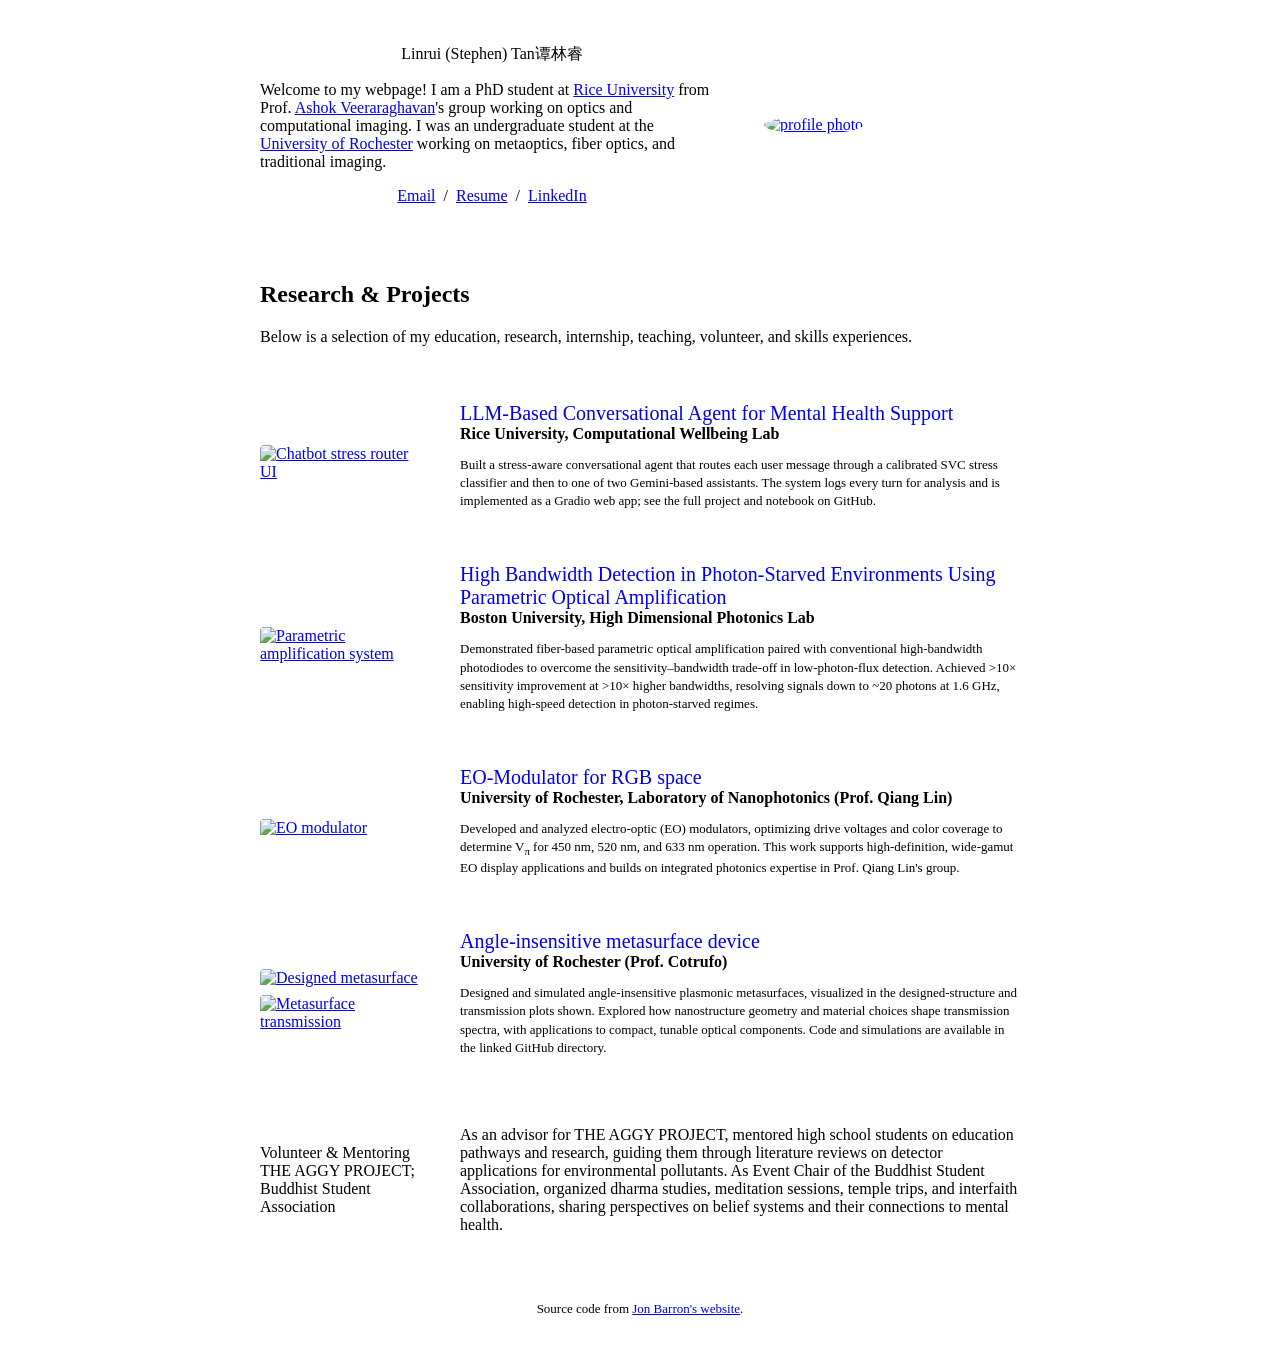
==== index.html @ f19db335 "Update index.html" ====
<!DOCTYPE HTML>
<html lang="en">
  <head>
    <meta http-equiv="Content-Type" content="text/html; charset=UTF-8">

    <title>Linrui Tan (Stephen 谭林睿)| Personal website</title>
    <meta name="description" content="PhD student at Rice University in Prof. Ashok Veeraraghavan's group working on optics and computational imaging.">
    <meta property="og:title" content="Linrui (Stephen) Tan">
    <script type="application/ld+json">
    {
      "@context": "https://schema.org",
      "@type": "Person",
      "name": "Linrui Tan (Stephen 谭林睿)",
      "affiliation": {
        "@type": "Organization",
        "name": "Rice University"
      }
    }
    </script>
    <meta name="author" content="Linrui (Stephen) Tan">
    <meta name="viewport" content="width=device-width, initial-scale=1">
    <link rel="shortcut icon" href="images/favicon/favicon.ico" type="image/x-icon">
    <link rel="icon" href="images/favicon/favicon.ico" type="image/x-icon">
    <link rel="stylesheet" type="text/css" href="stylesheet.css">
    
    <style>
      /* Added class for the yellow highlight effect */
      .highlight {
          background-color: #ffffd0;
      }

      /* --- PASTE THIS NEW PART HERE --- */
      
      @media screen and (max-width: 768px) {
        /* Make the name BIG and BOLD on mobile */
        .name {
          font-size: 30px !important; /* Adjust number to make bigger/smaller */
          font-weight: bold !important;
          line-height: 1.2 !important;
          padding-bottom: 15px !important; /* Adds some space under the name */
        }
      
        /* 1. Force BOTH columns to take up exactly 50% of the screen */
        td[style*="width:25%"], 
        td[style*="width:75%"] {
          width: 50% !important;
          padding: 5px !important; /* Keep padding small to save space */
          vertical-align: middle;  /* Keep them centered vertically */
        }

        /* 2. Ensure images fill their entire 50% half */
        td img, td video {
          width: 100% !important;
          object-fit: cover; /* Ensures image covers the space nicely */
        }
        
        /* 3. OPTIONAL: Make text slightly smaller so it fits in the 50% space */
        /* You can remove this section if the text looks too small */
        p, a, strong, span {
          font-size: 13px !important;
          line-height: 1.4 !important;
        }
      }
    </style>

    <script>
        // Preload images to prevent flickering on first hover
        function start() {
            var img1 = new Image();
            img1.src = "images/AO_on.png";
            var img2 = new Image();
            img2.src = "images/AO_off.png";
        }
    </script>
    
  </head>

  <body onload="start()">
    <table style="width:100%;max-width:800px;border:0px;border-spacing:0px;border-collapse:separate;margin-right:auto;margin-left:auto;"><tbody>
      <tr style="padding:0px">
        <td style="padding:0px">
          <table style="width:100%;border:0px;border-spacing:0px;border-collapse:separate;margin-right:auto;margin-left:auto;"><tbody>
            <tr style="padding:0px">
              <td style="padding:2.5%;width:63%;vertical-align:middle">
                <p class="name" style="text-align: center;"> 
                  Linrui (Stephen) Tan谭林睿
                </p>
                <p>
                  Welcome to my webpage! I am a PhD student at <a href="https://www.rice.edu/">Rice University</a> from Prof. <a href="https://profiles.rice.edu/faculty/ashok-veeraraghavan">Ashok Veeraraghavan</a>'s group working on optics and computational imaging. I was an undergraduate student at the <a href="https://www.rochester.edu/">University of Rochester</a> working on metaoptics, fiber optics, and traditional imaging.
                </p>
                <p style="text-align:center">
                  <a href="mailto:ltan13@u.rochester.edu">Email</a> &nbsp;/&nbsp;
                  <a href="data/Resume_Linrui（Stephen） Tan.pdf">Resume</a> &nbsp;/&nbsp;
                  <a href="https://www.linkedin.com/in/linrui-tan-stephen/">LinkedIn</a>
                </p>
              </td>
              <td style="padding:2.5%;width:40%;max-width:40%">
                <a href="images/linruitan.jpg"><img style="width:100%;max-width:100%;object-fit: cover; border-radius: 50%;" alt="profile photo" src="images/linruitan.jpg" class="hoverZoomLink"></a>
              </td>
            </tr>
          </tbody></table>
          <table style="width:100%;border:0px;border-spacing:0px;border-collapse:separate;margin-right:auto;margin-left:auto;"><tbody>
              <tr>
              <td style="padding:20px;width:100%;vertical-align:middle">
                <h2>Research &amp; Projects</h2>
                <p>
                  Below is a selection of my education, research, internship, teaching, volunteer, and skills experiences.
                </p>
              </td>
            </tr>
          </tbody></table>
          <table style="width:100%;border:0px;border-spacing:0px;border-collapse:separate;margin-right:auto;margin-left:auto;"><tbody>
    <tr>
      <td style="padding:20px;width:25%;vertical-align:middle">
        <a href="https://github.com/tanlr20030801/Conversational-Based-Mental-Health-Chatbot/blob/main/Chatbot_UI.ipynb">
          <img src="images/Chatbot_stress.png" alt="Chatbot stress router UI" style="width:100%;border-radius:4px;display:block;">
        </a>
      </td>
      <td style="padding:20px;width:75%;vertical-align:middle">
        <a href="https://github.com/tanlr20030801/Conversational-Based-Mental-Health-Chatbot/blob/main/Chatbot_UI.ipynb" style="text-decoration:none;">
          <span class="papertitle" style="font-size:20px;">LLM-Based Conversational Agent for Mental Health Support</span>
        </a>
        <br>
        <span style="font-weight:bold;">Rice University, Computational Wellbeing Lab</span>
        <p style="font-size:13px; line-height:1.4;">
          Built a stress-aware conversational agent that routes each user message through a calibrated SVC stress classifier and then to one of two Gemini-based assistants. The system logs every turn for analysis and is implemented as a Gradio web app; see the full project and notebook on GitHub.
        </p>
      </td>
    </tr>

    <tr>
      <td style="padding:20px;width:25%;vertical-align:middle">
        <a href="data/2024_Poster_Stephen_Tan_FINAL.pdf">
          <img src="images/Parametric amplification.png" alt="Parametric amplification system" style="width:100%;border-radius:4px;display:block;">
        </a>
      </td>
      <td style="padding:20px;width:75%;vertical-align:middle">
        <a href="data/2024_Poster_Stephen_Tan_FINAL.pdf" style="text-decoration:none;">
          <span class="papertitle" style="font-size:20px;">High Bandwidth Detection in Photon-Starved Environments Using Parametric Optical Amplification</span>
        </a>
        <br>
        <span style="font-weight:bold;">Boston University, High Dimensional Photonics Lab</span>
        <p style="font-size:13px; line-height:1.4;">
          Demonstrated fiber-based parametric optical amplification paired with conventional high-bandwidth photodiodes to overcome the sensitivity–bandwidth trade-off in low-photon-flux detection. Achieved &gt;10× sensitivity improvement at &gt;10× higher bandwidths, resolving signals down to ~20 photons at 1.6&nbsp;GHz, enabling high-speed detection in photon-starved regimes.
        </p>
      </td>
    </tr>

    <tr>
      <td style="padding:20px;width:25%;vertical-align:middle">
        <a href="images/EO%20modulator.gif">
          <img src="images/EO%20modulator.gif" alt="EO modulator" style="width:100%;border-radius:4px;display:block;">
        </a>
      </td>
      <td style="padding:20px;width:75%;vertical-align:middle">
        <a href="images/EO%20modulator.gif" style="text-decoration:none;">
          <span class="papertitle" style="font-size:20px;">EO-Modulator for RGB space</span>
        </a>
        <br>
        <span style="font-weight:bold;">University of Rochester, Laboratory of Nanophotonics (Prof. Qiang Lin)</span>
        <p style="font-size:13px; line-height:1.4;">
          Developed and analyzed electro-optic (EO) modulators, optimizing drive voltages and color coverage to determine V<sub>π</sub> for 450&nbsp;nm, 520&nbsp;nm, and 633&nbsp;nm operation. This work supports high-definition, wide-gamut EO display applications and builds on integrated photonics expertise in Prof. Qiang Lin's group.
        </p>
      </td>
    </tr>

    <tr>
      <td style="padding:20px;width:25%;vertical-align:middle">
        <a href="https://github.com/tanlr20030801/tanlr20030801.github.io/tree/main/angle-insensitive%20plasmonic%20metasurface">
          <img src="images/Designed_Metasurface.png" alt="Designed metasurface" style="width:100%;border-radius:4px; margin-bottom:8px;display:block;">
          <img src="images/Metasurface_transmission.png" alt="Metasurface transmission" style="width:100%;border-radius:4px;display:block;">
        </a>
      </td>
      <td style="padding:20px;width:75%;vertical-align:middle">
        <a href="https://github.com/tanlr20030801/tanlr20030801.github.io/tree/main/angle-insensitive%20plasmonic%20metasurface" style="text-decoration:none;">
          <span class="papertitle" style="font-size:20px;">Angle-insensitive metasurface device</span>
        </a>
        <br>
        <span style="font-weight:bold;">University of Rochester (Prof. Cotrufo)</span>
        <p style="font-size:13px; line-height:1.4;">
          Designed and simulated angle-insensitive plasmonic metasurfaces, visualized in the designed-structure and transmission plots shown. Explored how nanostructure geometry and material choices shape transmission spectra, with applications to compact, tunable optical components. Code and simulations are available in the linked GitHub directory.
        </p>
      </td>
    </tr>

    <tr>
      <td style="padding:20px;width:25%;vertical-align:middle">
        <span class="papertitle">Volunteer &amp; Mentoring</span><br>
        THE AGGY PROJECT; Buddhist Student Association
      </td>
      <td style="padding:20px;width:75%;vertical-align:middle">
        <p>
          As an advisor for THE AGGY PROJECT, mentored high school students on education pathways and research, guiding them through literature reviews on detector applications for environmental pollutants. As Event Chair of the Buddhist Student Association, organized dharma studies, meditation sessions, temple trips, and interfaith collaborations, sharing perspectives on belief systems and their connections to mental health.
        </p>
      </td>
    </tr>
            
          </tbody></table>
          <table style="width:100%;border:0px;border-spacing:0px;border-collapse:separate;margin-right:auto;margin-left:auto;"><tbody>
            <tr>
              <td style="padding:0px;text-align:center;">
                <br>
                <p style="font-size:small;">
                  Source code from <a href="https://github.com/jonbarron/jonbarron_website">Jon Barron's website</a>.
                </p>

                <br>
                <div style="width: 50px; margin: 0 auto; display: block;">
                    <script type="text/javascript" id="clstr_globe" src="//clustrmaps.com/globe.js?d=JhhyBFZQ9eTy0o50nPhn0QA_8nUEcDbQrykkgMOttl4"></script>
                </div>
                
              </td>
            </tr>
          </tbody></table>
        </td>
      </tr>
    </table>
  </body>
</html>
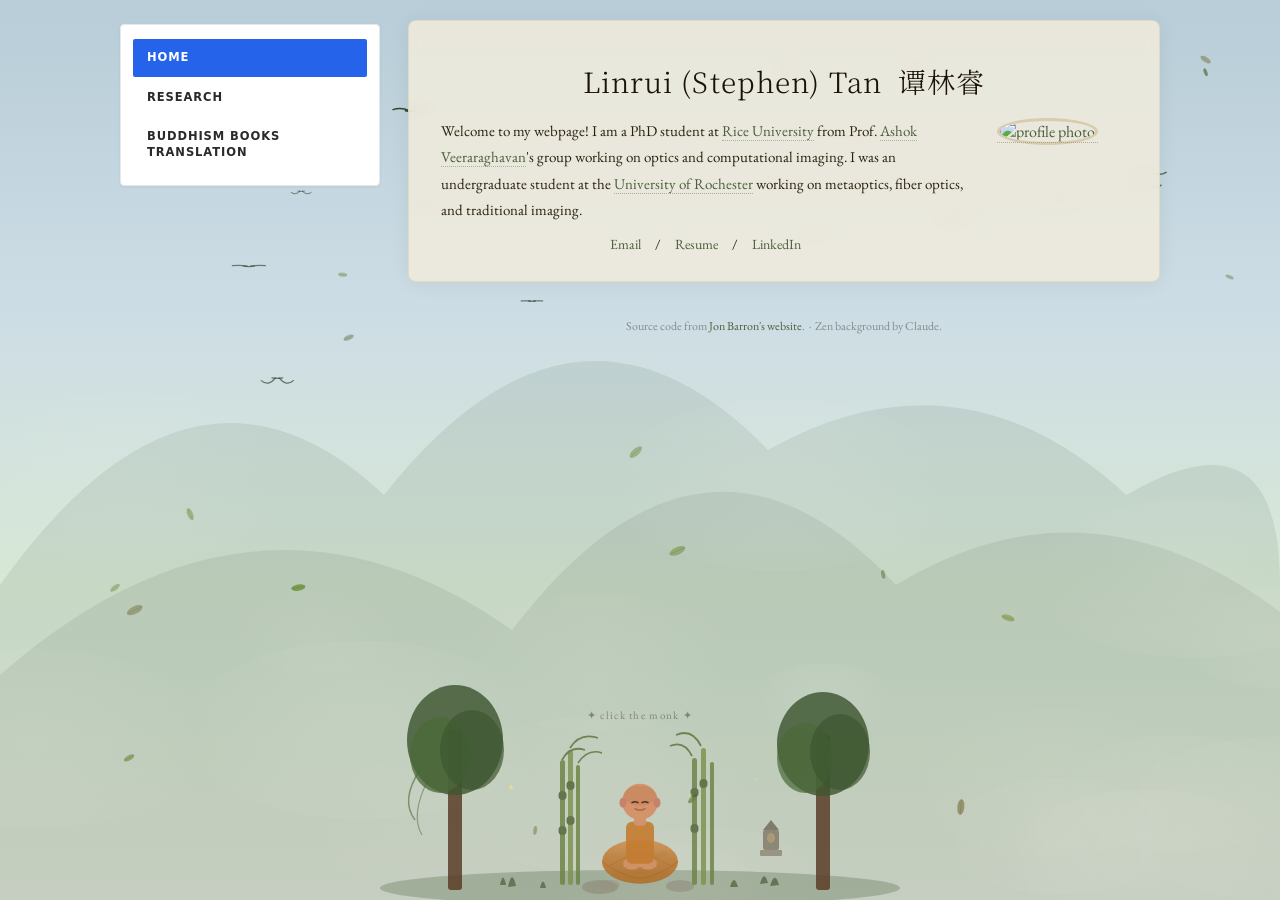
==== commit 15ec9d55: "Add files via upload" ====
--- a/index.html
+++ b/index.html
@@ -2,218 +2,631 @@
 <html lang="en">
   <head>
     <meta http-equiv="Content-Type" content="text/html; charset=UTF-8">
-
-    <title>Linrui Tan (Stephen 谭林睿)| Personal website</title>
+    <title>Linrui Tan (Stephen 谭林睿) | Personal Website</title>
     <meta name="description" content="PhD student at Rice University in Prof. Ashok Veeraraghavan's group working on optics and computational imaging.">
-    <meta property="og:title" content="Linrui (Stephen) Tan">
-    <script type="application/ld+json">
-    {
-      "@context": "https://schema.org",
-      "@type": "Person",
-      "name": "Linrui Tan (Stephen 谭林睿)",
-      "affiliation": {
-        "@type": "Organization",
-        "name": "Rice University"
-      }
-    }
-    </script>
     <meta name="author" content="Linrui (Stephen) Tan">
     <meta name="viewport" content="width=device-width, initial-scale=1">
-    <link rel="shortcut icon" href="images/favicon/favicon.ico" type="image/x-icon">
-    <link rel="icon" href="images/favicon/favicon.ico" type="image/x-icon">
-    <link rel="stylesheet" type="text/css" href="stylesheet.css">
-    
+    <link rel="preconnect" href="https://fonts.googleapis.com">
+    <link rel="preconnect" href="https://fonts.gstatic.com" crossorigin>
+    <link href="https://fonts.googleapis.com/css2?family=Noto+Serif+SC:wght@300;400&family=EB+Garamond:ital,wght@0,400;0,500;1,400&display=swap" rel="stylesheet">
+    <link rel="stylesheet" href="site-nav.css">
+
     <style>
-      /* Added class for the yellow highlight effect */
-      .highlight {
-          background-color: #ffffd0;
-      }
-
-      /* --- PASTE THIS NEW PART HERE --- */
-      
-      @media screen and (max-width: 768px) {
-        /* Make the name BIG and BOLD on mobile */
-        .name {
-          font-size: 30px !important; /* Adjust number to make bigger/smaller */
-          font-weight: bold !important;
-          line-height: 1.2 !important;
-          padding-bottom: 15px !important; /* Adds some space under the name */
-        }
-      
-        /* 1. Force BOTH columns to take up exactly 50% of the screen */
-        td[style*="width:25%"], 
-        td[style*="width:75%"] {
-          width: 50% !important;
-          padding: 5px !important; /* Keep padding small to save space */
-          vertical-align: middle;  /* Keep them centered vertically */
-        }
-
-        /* 2. Ensure images fill their entire 50% half */
-        td img, td video {
-          width: 100% !important;
-          object-fit: cover; /* Ensures image covers the space nicely */
-        }
-        
-        /* 3. OPTIONAL: Make text slightly smaller so it fits in the 50% space */
-        /* You can remove this section if the text looks too small */
-        p, a, strong, span {
-          font-size: 13px !important;
-          line-height: 1.4 !important;
-        }
+      :root {
+        --ink: #1a1208;
+        --mist: rgba(240,235,220,0.88);
+        --paper: #f5f0e8;
+        --gold: #b8975a;
+        --moss: #4a5e3a;
+        --sky-top: #c8dde8;
+        --sky-mid: #ddeae0;
+        --sky-bottom: #eef2e6;
+      }
+
+      * { box-sizing: border-box; margin: 0; padding: 0; }
+
+      body {
+        font-family: 'EB Garamond', Georgia, serif;
+        color: var(--ink);
+        min-height: 100vh;
+        overflow-x: hidden;
+        position: relative;
+        background: var(--paper);
+      }
+
+      /* ===== ZEN CANVAS BACKGROUND ===== */
+      #zen-canvas {
+        position: fixed;
+        top: 0; left: 0;
+        width: 100%; height: 100%;
+        z-index: 0;
+        pointer-events: none;
+      }
+
+      /* Mountain layers */
+      .mountain-layer {
+        position: fixed;
+        bottom: 0;
+        width: 100%;
+        pointer-events: none;
+        z-index: 1;
+      }
+
+      /* ===== MONK CONTAINER ===== */
+      #monk-scene {
+        position: fixed;
+        bottom: 0;
+        left: 50%;
+        transform: translateX(-50%);
+        width: min(600px, 90vw);
+        height: 280px;
+        z-index: 3;
+        display: flex;
+        align-items: flex-end;
+        justify-content: center;
+        cursor: pointer;
+        pointer-events: all;
+      }
+
+      /* ===== ZEN QUOTE BUBBLE ===== */
+      #zen-quote {
+        position: fixed;
+        bottom: 220px;
+        left: 50%;
+        transform: translateX(-50%) translateY(10px);
+        background: rgba(245, 240, 232, 0.96);
+        border: 1px solid rgba(184,151,90,0.4);
+        border-radius: 12px;
+        padding: 16px 24px;
+        max-width: min(420px, 85vw);
+        text-align: center;
+        font-family: 'EB Garamond', serif;
+        font-size: 16px;
+        font-style: italic;
+        color: var(--ink);
+        line-height: 1.7;
+        z-index: 10;
+        opacity: 0;
+        transition: opacity 0.8s ease, transform 0.8s ease;
+        pointer-events: none;
+        box-shadow: 0 4px 30px rgba(26,18,8,0.08);
+      }
+      #zen-quote.visible {
+        opacity: 1;
+        transform: translateX(-50%) translateY(0);
+      }
+      #zen-quote::after {
+        content: '';
+        position: absolute;
+        bottom: -8px;
+        left: 50%;
+        transform: translateX(-50%) rotate(45deg);
+        width: 14px; height: 14px;
+        background: rgba(245,240,232,0.96);
+        border-right: 1px solid rgba(184,151,90,0.4);
+        border-bottom: 1px solid rgba(184,151,90,0.4);
+      }
+      #zen-quote .attribution {
+        display: block;
+        font-style: normal;
+        font-size: 12px;
+        color: var(--gold);
+        margin-top: 8px;
+        letter-spacing: 0.08em;
+      }
+      #zen-quote-hint {
+        position: fixed;
+        bottom: 178px;
+        left: 50%;
+        transform: translateX(-50%);
+        font-size: 11px;
+        color: rgba(26,18,8,0.38);
+        letter-spacing: 0.12em;
+        z-index: 10;
+        pointer-events: none;
+        font-family: 'EB Garamond', serif;
+        animation: pulse-hint 3s ease-in-out infinite;
+      }
+      @keyframes pulse-hint { 0%,100%{opacity:0.5} 50%{opacity:1} }
+
+      /* ===== MAIN CONTENT ===== */
+      #content-wrapper {
+        position: relative;
+        z-index: 5;
+        width: 100%;
+        padding: 0 0 320px 0;
+      }
+
+      .content-panel {
+        background: var(--mist);
+        backdrop-filter: blur(6px);
+        border-radius: 8px;
+        margin: 20px 0;
+        padding: 28px 32px;
+        border: 1px solid rgba(184,151,90,0.18);
+        box-shadow: 0 2px 20px rgba(26,18,8,0.06);
+      }
+
+      .name {
+        font-family: 'Noto Serif SC', serif;
+        font-size: 28px;
+        font-weight: 300;
+        text-align: center;
+        color: var(--ink);
+        letter-spacing: 0.04em;
+        padding: 8px 0 12px;
+      }
+
+      .profile-container {
+        display: flex;
+        gap: 28px;
+        align-items: flex-start;
+      }
+
+      .profile-text { flex: 1; }
+
+      .profile-img-wrap {
+        flex-shrink: 0;
+        width: 130px;
+      }
+
+      .profile-img-wrap img {
+        width: 130px; height: 130px;
+        border-radius: 50%;
+        object-fit: cover;
+        border: 3px solid rgba(184,151,90,0.35);
+      }
+
+      p { font-size: 15px; line-height: 1.75; color: #2a220e; }
+      a { color: var(--moss); text-decoration: none; border-bottom: 1px dotted rgba(74,94,58,0.4); }
+      a:hover { color: var(--gold); border-color: var(--gold); }
+
+      .links { text-align: center; margin-top: 12px; font-size: 14px; }
+      .links a { border-bottom: none; margin: 0 8px; }
+
+      footer {
+        text-align: center;
+        font-size: 12px;
+        color: rgba(26,18,8,0.4);
+        padding: 16px;
+      }
+
+      @media (max-width: 600px) {
+        .profile-container { flex-direction: column-reverse; align-items: center; }
+        .content-panel { padding: 20px 16px; }
+        #zen-quote { font-size: 14px; }
       }
     </style>
-
-    <script>
-        // Preload images to prevent flickering on first hover
-        function start() {
-            var img1 = new Image();
-            img1.src = "images/AO_on.png";
-            var img2 = new Image();
-            img2.src = "images/AO_off.png";
-        }
-    </script>
-    
   </head>
 
-  <body onload="start()">
-    <table style="width:100%;max-width:800px;border:0px;border-spacing:0px;border-collapse:separate;margin-right:auto;margin-left:auto;"><tbody>
-      <tr style="padding:0px">
-        <td style="padding:0px">
-          <table style="width:100%;border:0px;border-spacing:0px;border-collapse:separate;margin-right:auto;margin-left:auto;"><tbody>
-            <tr style="padding:0px">
-              <td style="padding:2.5%;width:63%;vertical-align:middle">
-                <p class="name" style="text-align: center;"> 
-                  Linrui (Stephen) Tan谭林睿
-                </p>
+  <body>
+
+    <!-- ===== ZEN SVG CANVAS ===== -->
+    <canvas id="zen-canvas"></canvas>
+
+    <!-- ===== ZEN QUOTE ===== -->
+    <div id="zen-quote">
+      <span id="quote-text"></span>
+      <span class="attribution" id="quote-attr"></span>
+    </div>
+    <div id="zen-quote-hint">✦ click the monk ✦</div>
+
+    <!-- ===== MONK SCENE (SVG inline) ===== -->
+    <div id="monk-scene" title="Click for a zen moment">
+      <svg id="monk-svg" viewBox="0 0 600 280" xmlns="http://www.w3.org/2000/svg" style="width:100%;height:100%">
+        <!-- Ground / moss -->
+        <ellipse cx="300" cy="268" rx="260" ry="18" fill="#3a4f2a" opacity="0.25"/>
+        <!-- Grass tufts -->
+        <g fill="#4a5e3a" opacity="0.7">
+          <path d="M160 265 Q163 250 166 265"/>
+          <path d="M168 267 Q172 248 176 266"/>
+          <path d="M420 264 Q424 249 428 263"/>
+          <path d="M430 266 Q435 250 439 265"/>
+          <path d="M200 268 Q203 255 206 268"/>
+          <path d="M390 267 Q394 253 398 267"/>
+        </g>
+        <!-- Large tree left -->
+        <g id="tree-left">
+          <rect x="108" y="110" width="14" height="160" rx="3" fill="#5a3e28" opacity="0.85"/>
+          <ellipse cx="115" cy="120" rx="48" ry="55" fill="#3d5630" opacity="0.82"/>
+          <ellipse cx="100" cy="135" rx="30" ry="38" fill="#4a6838" opacity="0.75"/>
+          <ellipse cx="132" cy="130" rx="32" ry="40" fill="#3d5630" opacity="0.7"/>
+          <!-- Hanging leaves -->
+          <path d="M80 150 Q60 180 75 200" stroke="#4a6838" stroke-width="1.5" fill="none" opacity="0.6"/>
+          <path d="M88 160 Q70 195 82 215" stroke="#4a6838" stroke-width="1.2" fill="none" opacity="0.5"/>
+        </g>
+        <!-- Large tree right -->
+        <g id="tree-right">
+          <rect x="476" y="115" width="14" height="155" rx="3" fill="#5a3e28" opacity="0.85"/>
+          <ellipse cx="483" cy="124" rx="46" ry="52" fill="#3d5630" opacity="0.82"/>
+          <ellipse cx="465" cy="138" rx="28" ry="35" fill="#4a6838" opacity="0.7"/>
+          <ellipse cx="500" cy="132" rx="30" ry="38" fill="#3d5630" opacity="0.7"/>
+        </g>
+        <!-- Bamboo stalks -->
+        <g id="bamboo" opacity="0.8">
+          <rect x="220" y="140" width="5" height="125" rx="2.5" fill="#6a8040"/>
+          <rect x="228" y="130" width="5" height="135" rx="2.5" fill="#7a9048"/>
+          <rect x="236" y="145" width="4" height="120" rx="2" fill="#6a8040"/>
+          <line x1="222.5" y1="175" x2="222.5" y2="176" stroke="#4a6030" stroke-width="8" stroke-linecap="round"/>
+          <line x1="222.5" y1="210" x2="222.5" y2="211" stroke="#4a6030" stroke-width="8" stroke-linecap="round"/>
+          <line x1="230.5" y1="165" x2="230.5" y2="166" stroke="#4a6030" stroke-width="8" stroke-linecap="round"/>
+          <line x1="230.5" y1="200" x2="230.5" y2="201" stroke="#4a6030" stroke-width="8" stroke-linecap="round"/>
+          <!-- Bamboo leaves -->
+          <path d="M222 140 Q230 125 245 130" stroke="#5a7038" stroke-width="1.8" fill="none"/>
+          <path d="M230 128 Q240 112 258 118" stroke="#5a7038" stroke-width="1.8" fill="none"/>
+          <path d="M238 143 Q248 128 262 133" stroke="#5a7038" stroke-width="1.5" fill="none"/>
+        </g>
+        <!-- Same on right -->
+        <g id="bamboo-r" opacity="0.8">
+          <rect x="352" y="138" width="5" height="127" rx="2.5" fill="#6a8040"/>
+          <rect x="361" y="128" width="5" height="137" rx="2.5" fill="#7a9048"/>
+          <rect x="370" y="142" width="4" height="123" rx="2" fill="#6a8040"/>
+          <line x1="354.5" y1="172" x2="354.5" y2="173" stroke="#4a6030" stroke-width="8" stroke-linecap="round"/>
+          <line x1="354.5" y1="208" x2="354.5" y2="209" stroke="#4a6030" stroke-width="8" stroke-linecap="round"/>
+          <line x1="363.5" y1="163" x2="363.5" y2="164" stroke="#4a6030" stroke-width="8" stroke-linecap="round"/>
+          <path d="M352 136 Q344 120 330 126" stroke="#5a7038" stroke-width="1.8" fill="none"/>
+          <path d="M361 126 Q352 108 336 115" stroke="#5a7038" stroke-width="1.8" fill="none"/>
+        </g>
+        <!-- Stone lantern -->
+        <g opacity="0.75">
+          <rect x="420" y="230" width="22" height="6" rx="1" fill="#8a8070"/>
+          <rect x="423" y="210" width="16" height="20" rx="2" fill="#7a7060"/>
+          <polygon points="423,210 431,200 439,210" fill="#6a6050"/>
+          <rect x="426" y="224" width="10" height="6" rx="1" fill="#7a7060"/>
+          <!-- lantern glow -->
+          <ellipse cx="431" cy="218" rx="4" ry="5" fill="rgba(255,200,80,0.3)"/>
+        </g>
+        <!-- Small rocks -->
+        <ellipse cx="260" cy="267" rx="18" ry="7" fill="#8a8070" opacity="0.5"/>
+        <ellipse cx="270" cy="265" rx="10" ry="5" fill="#9a9080" opacity="0.45"/>
+        <ellipse cx="340" cy="266" rx="14" ry="6" fill="#8a8070" opacity="0.45"/>
+
+        <!-- ===== MONK ===== -->
+        <g id="monk" transform="translate(300, 265)">
+          <!-- Robe base (seated lotus) -->
+          <ellipse cx="0" cy="-22" rx="38" ry="22" fill="#c47c30" opacity="0.92"/>
+          <!-- Robe shading -->
+          <ellipse cx="0" cy="-22" rx="38" ry="22" fill="url(#robeGrad)" opacity="0.6"/>
+          <!-- Robe folds -->
+          <path d="M-38,-22 Q-20,-8 0,-5 Q20,-8 38,-22" stroke="#a86020" stroke-width="1" fill="none" opacity="0.5"/>
+          <path d="M-30,-18 Q-15,-28 0,-30 Q15,-28 30,-18" stroke="#a86020" stroke-width="0.8" fill="none" opacity="0.4"/>
+          <!-- Hands in lap (mudra) -->
+          <ellipse cx="-8" cy="-20" rx="9" ry="6" fill="#d4936a" opacity="0.9"/>
+          <ellipse cx="8" cy="-20" rx="9" ry="6" fill="#d4936a" opacity="0.9"/>
+          <!-- Body -->
+          <rect x="-14" y="-62" width="28" height="42" rx="6" fill="#c47c30" opacity="0.9"/>
+          <!-- Neck -->
+          <rect x="-6" y="-68" width="12" height="10" rx="4" fill="#d4936a"/>
+          <!-- Head -->
+          <ellipse cx="0" cy="-82" rx="18" ry="18" fill="#d4936a"/>
+          <!-- Shaved head shading -->
+          <ellipse cx="0" cy="-88" rx="16" ry="10" fill="rgba(180,120,80,0.3)"/>
+          <!-- Eyes (closed, meditating) -->
+          <path d="M-8,-81 Q-5,-83 -2,-81" stroke="#5a3020" stroke-width="1.5" fill="none" stroke-linecap="round"/>
+          <path d="M2,-81 Q5,-83 8,-81" stroke="#5a3020" stroke-width="1.5" fill="none" stroke-linecap="round"/>
+          <!-- Serene smile -->
+          <path d="M-5,-75 Q0,-72 5,-75" stroke="#a06040" stroke-width="1.2" fill="none" stroke-linecap="round"/>
+          <!-- Ear -->
+          <ellipse cx="-17" cy="-81" rx="3.5" ry="5" fill="#c4836a"/>
+          <ellipse cx="17" cy="-81" rx="3.5" ry="5" fill="#c4836a"/>
+          <!-- Breathing animation overlay -->
+          <animateTransform attributeName="transform" type="translate" values="300,265;300,263;300,265" dur="5s" repeatCount="indefinite"/>
+        </g>
+
+        <!-- Fireflies / motes (animated) -->
+        <g id="motes">
+          <circle cx="170" cy="180" r="2" fill="#f0e080" opacity="0">
+            <animate attributeName="opacity" values="0;0.8;0;0.6;0" dur="4.2s" repeatCount="indefinite" begin="0.5s"/>
+            <animate attributeName="cx" values="170;175;168;172;170" dur="4.2s" repeatCount="indefinite"/>
+            <animate attributeName="cy" values="180;170;165;175;180" dur="4.2s" repeatCount="indefinite"/>
+          </circle>
+          <circle cx="420" cy="170" r="1.8" fill="#f0e080" opacity="0">
+            <animate attributeName="opacity" values="0;0.7;0;0.9;0" dur="5.5s" repeatCount="indefinite" begin="1.2s"/>
+            <animate attributeName="cx" values="420;415;422;418;420" dur="5.5s" repeatCount="indefinite"/>
+            <animate attributeName="cy" values="170;160;155;165;170" dur="5.5s" repeatCount="indefinite"/>
+          </circle>
+          <circle cx="260" cy="200" r="1.5" fill="#f0e080" opacity="0">
+            <animate attributeName="opacity" values="0;0.6;0;0.8;0" dur="3.8s" repeatCount="indefinite" begin="2.0s"/>
+          </circle>
+          <circle cx="350" cy="185" r="2" fill="#d0f080" opacity="0">
+            <animate attributeName="opacity" values="0;0.5;0;0.7;0" dur="6s" repeatCount="indefinite" begin="0.8s"/>
+            <animate attributeName="cy" values="185;175;170;180;185" dur="6s" repeatCount="indefinite"/>
+          </circle>
+        </g>
+
+        <defs>
+          <linearGradient id="robeGrad" x1="0" y1="0" x2="0" y2="1">
+            <stop offset="0%" stop-color="#fff" stop-opacity="0.3"/>
+            <stop offset="100%" stop-color="#000" stop-opacity="0.15"/>
+          </linearGradient>
+        </defs>
+      </svg>
+    </div>
+
+    <!-- ===== MAIN CONTENT ===== -->
+    <div id="content-wrapper">
+      <div class="site-layout">
+        <aside class="site-sidebar" aria-label="Page navigation">
+          <nav class="site-nav" aria-label="Site pages">
+            <ul class="site-nav-list">
+              <li><a href="index.html" class="site-nav-link" aria-current="page">Home</a></li>
+              <li><a href="research.html" class="site-nav-link">Research</a></li>
+              <li><a href="buddhism-books-translation.html" class="site-nav-link">Buddhism books translation</a></li>
+            </ul>
+          </nav>
+        </aside>
+        <div class="site-main">
+          <!-- Header / bio -->
+          <div class="content-panel">
+            <p class="name">Linrui (Stephen) Tan &nbsp;谭林睿</p>
+            <div class="profile-container">
+              <div class="profile-text">
                 <p>
                   Welcome to my webpage! I am a PhD student at <a href="https://www.rice.edu/">Rice University</a> from Prof. <a href="https://profiles.rice.edu/faculty/ashok-veeraraghavan">Ashok Veeraraghavan</a>'s group working on optics and computational imaging. I was an undergraduate student at the <a href="https://www.rochester.edu/">University of Rochester</a> working on metaoptics, fiber optics, and traditional imaging.
                 </p>
-                <p style="text-align:center">
+                <div class="links">
                   <a href="mailto:ltan13@u.rochester.edu">Email</a> &nbsp;/&nbsp;
                   <a href="data/Resume_Linrui（Stephen） Tan.pdf">Resume</a> &nbsp;/&nbsp;
                   <a href="https://www.linkedin.com/in/linrui-tan-stephen/">LinkedIn</a>
-                </p>
-              </td>
-              <td style="padding:2.5%;width:40%;max-width:40%">
-                <a href="images/linruitan.jpg"><img style="width:100%;max-width:100%;object-fit: cover; border-radius: 50%;" alt="profile photo" src="images/linruitan.jpg" class="hoverZoomLink"></a>
-              </td>
-            </tr>
-          </tbody></table>
-          <table style="width:100%;border:0px;border-spacing:0px;border-collapse:separate;margin-right:auto;margin-left:auto;"><tbody>
-              <tr>
-              <td style="padding:20px;width:100%;vertical-align:middle">
-                <h2>Research &amp; Projects</h2>
-                <p>
-                  Below is a selection of my education, research, internship, teaching, volunteer, and skills experiences.
-                </p>
-              </td>
-            </tr>
-          </tbody></table>
-          <table style="width:100%;border:0px;border-spacing:0px;border-collapse:separate;margin-right:auto;margin-left:auto;"><tbody>
-    <tr>
-      <td style="padding:20px;width:25%;vertical-align:middle">
-        <a href="https://github.com/tanlr20030801/Conversational-Based-Mental-Health-Chatbot/blob/main/Chatbot_UI.ipynb">
-          <img src="images/Chatbot_stress.png" alt="Chatbot stress router UI" style="width:100%;border-radius:4px;display:block;">
-        </a>
-      </td>
-      <td style="padding:20px;width:75%;vertical-align:middle">
-        <a href="https://github.com/tanlr20030801/Conversational-Based-Mental-Health-Chatbot/blob/main/Chatbot_UI.ipynb" style="text-decoration:none;">
-          <span class="papertitle" style="font-size:20px;">LLM-Based Conversational Agent for Mental Health Support</span>
-        </a>
-        <br>
-        <span style="font-weight:bold;">Rice University, Computational Wellbeing Lab</span>
-        <p style="font-size:13px; line-height:1.4;">
-          Built a stress-aware conversational agent that routes each user message through a calibrated SVC stress classifier and then to one of two Gemini-based assistants. The system logs every turn for analysis and is implemented as a Gradio web app; see the full project and notebook on GitHub.
-        </p>
-      </td>
-    </tr>
-
-    <tr>
-      <td style="padding:20px;width:25%;vertical-align:middle">
-        <a href="data/2024_Poster_Stephen_Tan_FINAL.pdf">
-          <img src="images/Parametric amplification.png" alt="Parametric amplification system" style="width:100%;border-radius:4px;display:block;">
-        </a>
-      </td>
-      <td style="padding:20px;width:75%;vertical-align:middle">
-        <a href="data/2024_Poster_Stephen_Tan_FINAL.pdf" style="text-decoration:none;">
-          <span class="papertitle" style="font-size:20px;">High Bandwidth Detection in Photon-Starved Environments Using Parametric Optical Amplification</span>
-        </a>
-        <br>
-        <span style="font-weight:bold;">Boston University, High Dimensional Photonics Lab</span>
-        <p style="font-size:13px; line-height:1.4;">
-          Demonstrated fiber-based parametric optical amplification paired with conventional high-bandwidth photodiodes to overcome the sensitivity–bandwidth trade-off in low-photon-flux detection. Achieved &gt;10× sensitivity improvement at &gt;10× higher bandwidths, resolving signals down to ~20 photons at 1.6&nbsp;GHz, enabling high-speed detection in photon-starved regimes.
-        </p>
-      </td>
-    </tr>
-
-    <tr>
-      <td style="padding:20px;width:25%;vertical-align:middle">
-        <a href="images/EO%20modulator.gif">
-          <img src="images/EO%20modulator.gif" alt="EO modulator" style="width:100%;border-radius:4px;display:block;">
-        </a>
-      </td>
-      <td style="padding:20px;width:75%;vertical-align:middle">
-        <a href="images/EO%20modulator.gif" style="text-decoration:none;">
-          <span class="papertitle" style="font-size:20px;">EO-Modulator for RGB space</span>
-        </a>
-        <br>
-        <span style="font-weight:bold;">University of Rochester, Laboratory of Nanophotonics (Prof. Qiang Lin)</span>
-        <p style="font-size:13px; line-height:1.4;">
-          Developed and analyzed electro-optic (EO) modulators, optimizing drive voltages and color coverage to determine V<sub>π</sub> for 450&nbsp;nm, 520&nbsp;nm, and 633&nbsp;nm operation. This work supports high-definition, wide-gamut EO display applications and builds on integrated photonics expertise in Prof. Qiang Lin's group.
-        </p>
-      </td>
-    </tr>
-
-    <tr>
-      <td style="padding:20px;width:25%;vertical-align:middle">
-        <a href="https://github.com/tanlr20030801/tanlr20030801.github.io/tree/main/angle-insensitive%20plasmonic%20metasurface">
-          <img src="images/Designed_Metasurface.png" alt="Designed metasurface" style="width:100%;border-radius:4px; margin-bottom:8px;display:block;">
-          <img src="images/Metasurface_transmission.png" alt="Metasurface transmission" style="width:100%;border-radius:4px;display:block;">
-        </a>
-      </td>
-      <td style="padding:20px;width:75%;vertical-align:middle">
-        <a href="https://github.com/tanlr20030801/tanlr20030801.github.io/tree/main/angle-insensitive%20plasmonic%20metasurface" style="text-decoration:none;">
-          <span class="papertitle" style="font-size:20px;">Angle-insensitive metasurface device</span>
-        </a>
-        <br>
-        <span style="font-weight:bold;">University of Rochester (Prof. Cotrufo)</span>
-        <p style="font-size:13px; line-height:1.4;">
-          Designed and simulated angle-insensitive plasmonic metasurfaces, visualized in the designed-structure and transmission plots shown. Explored how nanostructure geometry and material choices shape transmission spectra, with applications to compact, tunable optical components. Code and simulations are available in the linked GitHub directory.
-        </p>
-      </td>
-    </tr>
-
-    <tr>
-      <td style="padding:20px;width:25%;vertical-align:middle">
-        <span class="papertitle">Volunteer &amp; Mentoring</span><br>
-        THE AGGY PROJECT; Buddhist Student Association
-      </td>
-      <td style="padding:20px;width:75%;vertical-align:middle">
-        <p>
-          As an advisor for THE AGGY PROJECT, mentored high school students on education pathways and research, guiding them through literature reviews on detector applications for environmental pollutants. As Event Chair of the Buddhist Student Association, organized dharma studies, meditation sessions, temple trips, and interfaith collaborations, sharing perspectives on belief systems and their connections to mental health.
-        </p>
-      </td>
-    </tr>
-            
-          </tbody></table>
-          <table style="width:100%;border:0px;border-spacing:0px;border-collapse:separate;margin-right:auto;margin-left:auto;"><tbody>
-            <tr>
-              <td style="padding:0px;text-align:center;">
-                <br>
-                <p style="font-size:small;">
-                  Source code from <a href="https://github.com/jonbarron/jonbarron_website">Jon Barron's website</a>.
-                </p>
-
-                <br>
-                <div style="width: 50px; margin: 0 auto; display: block;">
-                    <script type="text/javascript" id="clstr_globe" src="//clustrmaps.com/globe.js?d=JhhyBFZQ9eTy0o50nPhn0QA_8nUEcDbQrykkgMOttl4"></script>
                 </div>
-                
-              </td>
-            </tr>
-          </tbody></table>
-        </td>
-      </tr>
-    </table>
+              </div>
+              <div class="profile-img-wrap">
+                <a href="images/linruitan.jpg"><img src="images/linruitan.jpg" alt="profile photo"></a>
+              </div>
+            </div>
+          </div>
+
+          <footer>
+            Source code from <a href="https://github.com/jonbarron/jonbarron_website" style="border:none;">Jon Barron's website</a>.
+            &nbsp;·&nbsp; Zen background by Claude.
+          </footer>
+        </div>
+      </div>
+    </div>
+
+    <script>
+    // ============================================================
+    //  ZEN CANVAS — sky, mist, birds
+    // ============================================================
+    const canvas = document.getElementById('zen-canvas');
+    const ctx = canvas.getContext('2d');
+
+    function resize() {
+      canvas.width = window.innerWidth;
+      canvas.height = window.innerHeight;
+    }
+    resize();
+    window.addEventListener('resize', resize);
+
+    // --- Birds ---
+    class Bird {
+      constructor(delay = 0) {
+        this.reset(true);
+        this.t = delay;
+      }
+      reset(init = false) {
+        this.x = init ? Math.random() * window.innerWidth : -80;
+        this.y = 60 + Math.random() * (window.innerHeight * 0.35);
+        this.speed = 0.4 + Math.random() * 0.5;
+        this.scale = 0.5 + Math.random() * 0.6;
+        this.t = 0;
+        this.wingPhase = Math.random() * Math.PI * 2;
+        this.wingSpeed = 0.06 + Math.random() * 0.04;
+        this.opacity = 0.5 + Math.random() * 0.45;
+        this.yWave = 0.3 + Math.random() * 0.4;
+        this.yOrig = this.y;
+      }
+      update() {
+        this.t += 1;
+        this.x += this.speed;
+        this.y = this.yOrig + Math.sin(this.t * 0.018) * 12 * this.yWave;
+        this.wingPhase += this.wingSpeed;
+        if (this.x > window.innerWidth + 100) this.reset();
+      }
+      draw(ctx) {
+        const w = this.wingPhase;
+        const s = this.scale;
+        const wing = Math.sin(w) * 10 * s;
+        ctx.save();
+        ctx.translate(this.x, this.y);
+        ctx.globalAlpha = this.opacity;
+        ctx.strokeStyle = '#2a3a20';
+        ctx.lineWidth = 1.4 * s;
+        ctx.lineCap = 'round';
+        // Body
+        ctx.beginPath();
+        ctx.moveTo(-6*s, 0);
+        ctx.quadraticCurveTo(0, 1*s, 6*s, 0);
+        ctx.stroke();
+        // Left wing
+        ctx.beginPath();
+        ctx.moveTo(-2*s, 0);
+        ctx.quadraticCurveTo(-10*s, -wing, -18*s, -wing*0.3);
+        ctx.stroke();
+        // Right wing
+        ctx.beginPath();
+        ctx.moveTo(2*s, 0);
+        ctx.quadraticCurveTo(10*s, -wing, 18*s, -wing*0.3);
+        ctx.stroke();
+        ctx.restore();
+      }
+    }
+
+    const birds = Array.from({length: 14}, (_, i) => new Bird(i * 90));
+
+    // --- Mist particles ---
+    class MistPuff {
+      constructor() { this.reset(); }
+      reset() {
+        this.x = Math.random() * window.innerWidth;
+        this.y = window.innerHeight * (0.5 + Math.random() * 0.5);
+        this.r = 60 + Math.random() * 120;
+        this.opacity = 0.04 + Math.random() * 0.06;
+        this.speed = 0.08 + Math.random() * 0.12;
+        this.drift = (Math.random() - 0.5) * 0.04;
+      }
+      update() {
+        this.x += this.speed;
+        this.y += this.drift;
+        if (this.x - this.r > window.innerWidth) this.reset();
+      }
+      draw(ctx) {
+        const g = ctx.createRadialGradient(this.x, this.y, 0, this.x, this.y, this.r);
+        g.addColorStop(0, `rgba(245,242,235,${this.opacity})`);
+        g.addColorStop(1, 'rgba(245,242,235,0)');
+        ctx.fillStyle = g;
+        ctx.beginPath();
+        ctx.ellipse(this.x, this.y, this.r, this.r * 0.5, 0, 0, Math.PI * 2);
+        ctx.fill();
+      }
+    }
+
+    const mist = Array.from({length: 18}, () => new MistPuff());
+
+    // --- Falling leaves ---
+    class Leaf {
+      constructor() { this.reset(true); }
+      reset(init = false) {
+        this.x = Math.random() * window.innerWidth;
+        this.y = init ? Math.random() * window.innerHeight : -20;
+        this.size = 4 + Math.random() * 5;
+        this.speed = 0.4 + Math.random() * 0.5;
+        this.rot = Math.random() * Math.PI * 2;
+        this.rotSpeed = (Math.random() - 0.5) * 0.03;
+        this.swing = (Math.random() - 0.5) * 1.2;
+        this.swingSpeed = 0.01 + Math.random() * 0.02;
+        this.t = Math.random() * 100;
+        this.color = `rgba(${80+Math.floor(Math.random()*40)},${100+Math.floor(Math.random()*40)},${40+Math.floor(Math.random()*20)},${0.55+Math.random()*0.3})`;
+        this.opacity = 0.5 + Math.random() * 0.4;
+      }
+      update() {
+        this.t += 1;
+        this.y += this.speed;
+        this.x += Math.sin(this.t * this.swingSpeed) * this.swing;
+        this.rot += this.rotSpeed;
+        if (this.y > window.innerHeight + 20) this.reset();
+      }
+      draw(ctx) {
+        ctx.save();
+        ctx.translate(this.x, this.y);
+        ctx.rotate(this.rot);
+        ctx.globalAlpha = this.opacity;
+        ctx.fillStyle = this.color;
+        ctx.beginPath();
+        ctx.ellipse(0, 0, this.size, this.size * 0.45, 0, 0, Math.PI * 2);
+        ctx.fill();
+        ctx.strokeStyle = 'rgba(40,60,20,0.3)';
+        ctx.lineWidth = 0.5;
+        ctx.beginPath();
+        ctx.moveTo(-this.size, 0);
+        ctx.lineTo(this.size, 0);
+        ctx.stroke();
+        ctx.restore();
+      }
+    }
+
+    const leaves = Array.from({length: 22}, () => new Leaf());
+
+    function drawSky() {
+      const h = canvas.height;
+      const w = canvas.width;
+      // Sky gradient
+      const sky = ctx.createLinearGradient(0, 0, 0, h);
+      sky.addColorStop(0, '#b8cdd8');
+      sky.addColorStop(0.35, '#cddde5');
+      sky.addColorStop(0.65, '#d8e8d5');
+      sky.addColorStop(1, '#e8ede0');
+      ctx.fillStyle = sky;
+      ctx.fillRect(0, 0, w, h);
+
+      // Subtle mountain silhouette (ink-wash style)
+      ctx.save();
+      ctx.globalAlpha = 0.12;
+      // Far mountain
+      ctx.fillStyle = '#4a6050';
+      ctx.beginPath();
+      ctx.moveTo(0, h * 0.65);
+      ctx.quadraticCurveTo(w * 0.15, h * 0.35, w * 0.3, h * 0.55);
+      ctx.quadraticCurveTo(w * 0.45, h * 0.28, w * 0.6, h * 0.5);
+      ctx.quadraticCurveTo(w * 0.75, h * 0.38, w * 0.88, h * 0.55);
+      ctx.quadraticCurveTo(w, h * 0.45, w, h * 0.65);
+      ctx.lineTo(w, h); ctx.lineTo(0, h); ctx.closePath();
+      ctx.fill();
+      // Near mountain
+      ctx.globalAlpha = 0.1;
+      ctx.fillStyle = '#3a5040';
+      ctx.beginPath();
+      ctx.moveTo(0, h * 0.75);
+      ctx.quadraticCurveTo(w * 0.2, h * 0.5, w * 0.4, h * 0.7);
+      ctx.quadraticCurveTo(w * 0.55, h * 0.42, w * 0.7, h * 0.65);
+      ctx.quadraticCurveTo(w * 0.85, h * 0.52, w, h * 0.68);
+      ctx.lineTo(w, h); ctx.lineTo(0, h); ctx.closePath();
+      ctx.fill();
+      ctx.restore();
+    }
+
+    let frame = 0;
+    function loop() {
+      ctx.clearRect(0, 0, canvas.width, canvas.height);
+      drawSky();
+      mist.forEach(m => { m.update(); m.draw(ctx); });
+      birds.forEach(b => { b.update(); b.draw(ctx); });
+      leaves.forEach(l => { l.update(); l.draw(ctx); });
+      frame++;
+      requestAnimationFrame(loop);
+    }
+    loop();
+
+    // ============================================================
+    //  ZEN QUOTES
+    // ============================================================
+    const quotes = [
+      { text: "The mind is everything. What you think, you become.", attr: "— Buddha" },
+      { text: "In the beginner's mind there are many possibilities. In the expert's mind there are few.", attr: "— Shunryu Suzuki" },
+      { text: "Do not dwell in the past, do not dream of the future. Concentrate the mind on the present moment.", attr: "— Buddha" },
+      { text: "Before enlightenment, chop wood, carry water. After enlightenment, chop wood, carry water.", attr: "— Zen Proverb" },
+      { text: "The quieter you become, the more you are able to hear.", attr: "— Rumi" },
+      { text: "Muddy water, let stand, becomes clear.", attr: "— Lao Tzu" },
+      { text: "When you reach the top of the mountain, keep climbing.", attr: "— Zen Proverb" },
+      { text: "To study the self is to forget the self.", attr: "— Dōgen" },
+      { text: "Flow with whatever may happen and let your mind be free. Stay centered by accepting whatever you are doing.", attr: "— Zhuangzi" },
+      { text: "The whole moon and the entire sky are reflected in one dewdrop on the grass.", attr: "— Dōgen" },
+      { text: "If you understand, things are just as they are. If you do not understand, things are just as they are.", attr: "— Zen Proverb" },
+      { text: "Let go of your mind and then be mindful. Close your ears and listen.", attr: "— Rumi" },
+      { text: "Sitting quietly, doing nothing, spring comes, and the grass grows by itself.", attr: "— Matsuo Bashō" },
+      { text: "Not thinking about anything is Zen. Once you know this, walking, sitting, or lying down, everything you do is Zen.", attr: "— Bodhidharma" },
+      { text: "The light that illuminates the universe also illuminates the mind of the meditator.", attr: "— Tibetan Proverb" },
+    ];
+
+    let lastQuote = -1;
+    let quoteTimer = null;
+    const quoteEl = document.getElementById('zen-quote');
+    const quoteText = document.getElementById('quote-text');
+    const quoteAttr = document.getElementById('quote-attr');
+    const hintEl = document.getElementById('zen-quote-hint');
+
+    function showQuote() {
+      let idx;
+      do { idx = Math.floor(Math.random() * quotes.length); } while (idx === lastQuote);
+      lastQuote = idx;
+      const q = quotes[idx];
+      quoteText.textContent = q.text;
+      quoteAttr.textContent = q.attr;
+      quoteEl.classList.add('visible');
+      hintEl.style.opacity = '0';
+      clearTimeout(quoteTimer);
+      quoteTimer = setTimeout(hideQuote, 7000);
+    }
+
+    function hideQuote() {
+      quoteEl.classList.remove('visible');
+      setTimeout(() => { hintEl.style.opacity = '1'; }, 1200);
+    }
+
+    document.getElementById('monk-scene').addEventListener('click', showQuote);
+
+    // Auto-show first quote after 3s
+    setTimeout(showQuote, 3000);
+    </script>
   </body>
 </html>
--- a/site-nav.css
+++ b/site-nav.css
@@ -0,0 +1,178 @@
+/* Shared layout: sidebar (vertical pill nav) + main column */
+
+.site-layout {
+  display: flex;
+  gap: 28px;
+  max-width: 1080px;
+  margin: 0 auto;
+  padding: 0 20px;
+  align-items: flex-start;
+  position: relative;
+  z-index: 5;
+}
+
+.site-sidebar {
+  position: sticky;
+  top: 24px;
+  flex: 0 0 260px;
+  padding: 14px 12px;
+  background: #ffffff;
+  border-radius: 4px;
+  border: 1px solid #e8e8e8;
+  box-shadow: 0 1px 3px rgba(0, 0, 0, 0.06);
+}
+
+/* Vertical nav — uppercase sans, blue block for current page (lab-style menu) */
+.site-nav-list {
+  list-style: none;
+  margin: 0;
+  padding: 0;
+  display: flex;
+  flex-direction: column;
+  gap: 2px;
+}
+
+.site-nav-link {
+  display: block;
+  padding: 11px 14px;
+  font-family: system-ui, -apple-system, "Segoe UI", Roboto, "Helvetica Neue", Arial, sans-serif;
+  font-size: 11.5px;
+  font-weight: 600;
+  letter-spacing: 0.08em;
+  line-height: 1.35;
+  text-transform: uppercase;
+  text-decoration: none;
+  color: #2a2a2a;
+  border-radius: 2px;
+  border-bottom: none;
+  transition: background 0.15s ease, color 0.15s ease;
+}
+
+.site-sidebar .site-nav-link {
+  border-bottom: none;
+}
+
+.site-sidebar .site-nav-link:hover {
+  background: #f4f4f4;
+  color: #111111;
+}
+
+.site-sidebar .site-nav-link:focus-visible {
+  outline: 2px solid #2563eb;
+  outline-offset: 2px;
+}
+
+.site-sidebar .site-nav-link[aria-current="page"] {
+  background: #2563eb;
+  color: #ffffff;
+  pointer-events: none;
+}
+
+.site-sidebar .site-nav-link[aria-current="page"]:hover {
+  background: #2563eb;
+  color: #ffffff;
+}
+
+.site-main {
+  flex: 1;
+  min-width: 0;
+  max-width: 800px;
+}
+
+/* Enlarged section & item titles (research + translations) */
+.section-heading {
+  font-family: 'Noto Serif SC', serif;
+  font-weight: 300;
+  font-size: 28px;
+  color: var(--moss);
+  letter-spacing: 0.05em;
+  padding-bottom: 12px;
+  border-bottom: 1px solid rgba(184, 151, 90, 0.28);
+  margin-bottom: 8px;
+}
+
+.project-title {
+  font-size: 22px;
+  font-weight: 500;
+  color: var(--moss);
+  line-height: 1.35;
+  display: block;
+  margin-bottom: 6px;
+}
+
+.chapter-block {
+  display: block;
+  padding: 22px 0;
+  border-bottom: 1px solid rgba(184, 151, 90, 0.12);
+  text-decoration: none;
+  color: inherit;
+  border-bottom-color: rgba(184, 151, 90, 0.12);
+}
+
+.chapter-block:last-child {
+  border-bottom: none;
+}
+
+.chapter-block:hover .chapter-title-en {
+  color: var(--gold);
+}
+
+.chapter-title-en {
+  font-family: 'EB Garamond', Georgia, serif;
+  font-size: 22px;
+  font-weight: 500;
+  color: var(--moss);
+  line-height: 1.35;
+  display: block;
+  margin-bottom: 6px;
+  transition: color 0.2s ease;
+}
+
+.chapter-title-zh {
+  font-family: 'Noto Serif SC', serif;
+  font-size: 16px;
+  font-weight: 300;
+  color: rgba(42, 34, 14, 0.85);
+  letter-spacing: 0.06em;
+}
+
+.chapter-hint {
+  font-size: 13px;
+  color: rgba(26, 18, 8, 0.45);
+  margin-top: 6px;
+}
+
+@media (max-width: 720px) {
+  .site-layout {
+    flex-direction: column;
+    padding: 0 12px;
+  }
+
+  .site-sidebar {
+    position: relative;
+    top: 0;
+    width: 100%;
+    flex: none;
+  }
+
+  .site-nav-list {
+    flex-direction: row;
+    flex-wrap: wrap;
+    gap: 6px;
+  }
+
+  .site-nav-link {
+    flex: 1 1 auto;
+    min-width: min(100%, 140px);
+    text-align: center;
+  }
+
+  .section-heading {
+    font-size: 24px;
+  }
+
+  .project-title,
+  .chapter-title-en {
+    font-size: 20px;
+  }
+}
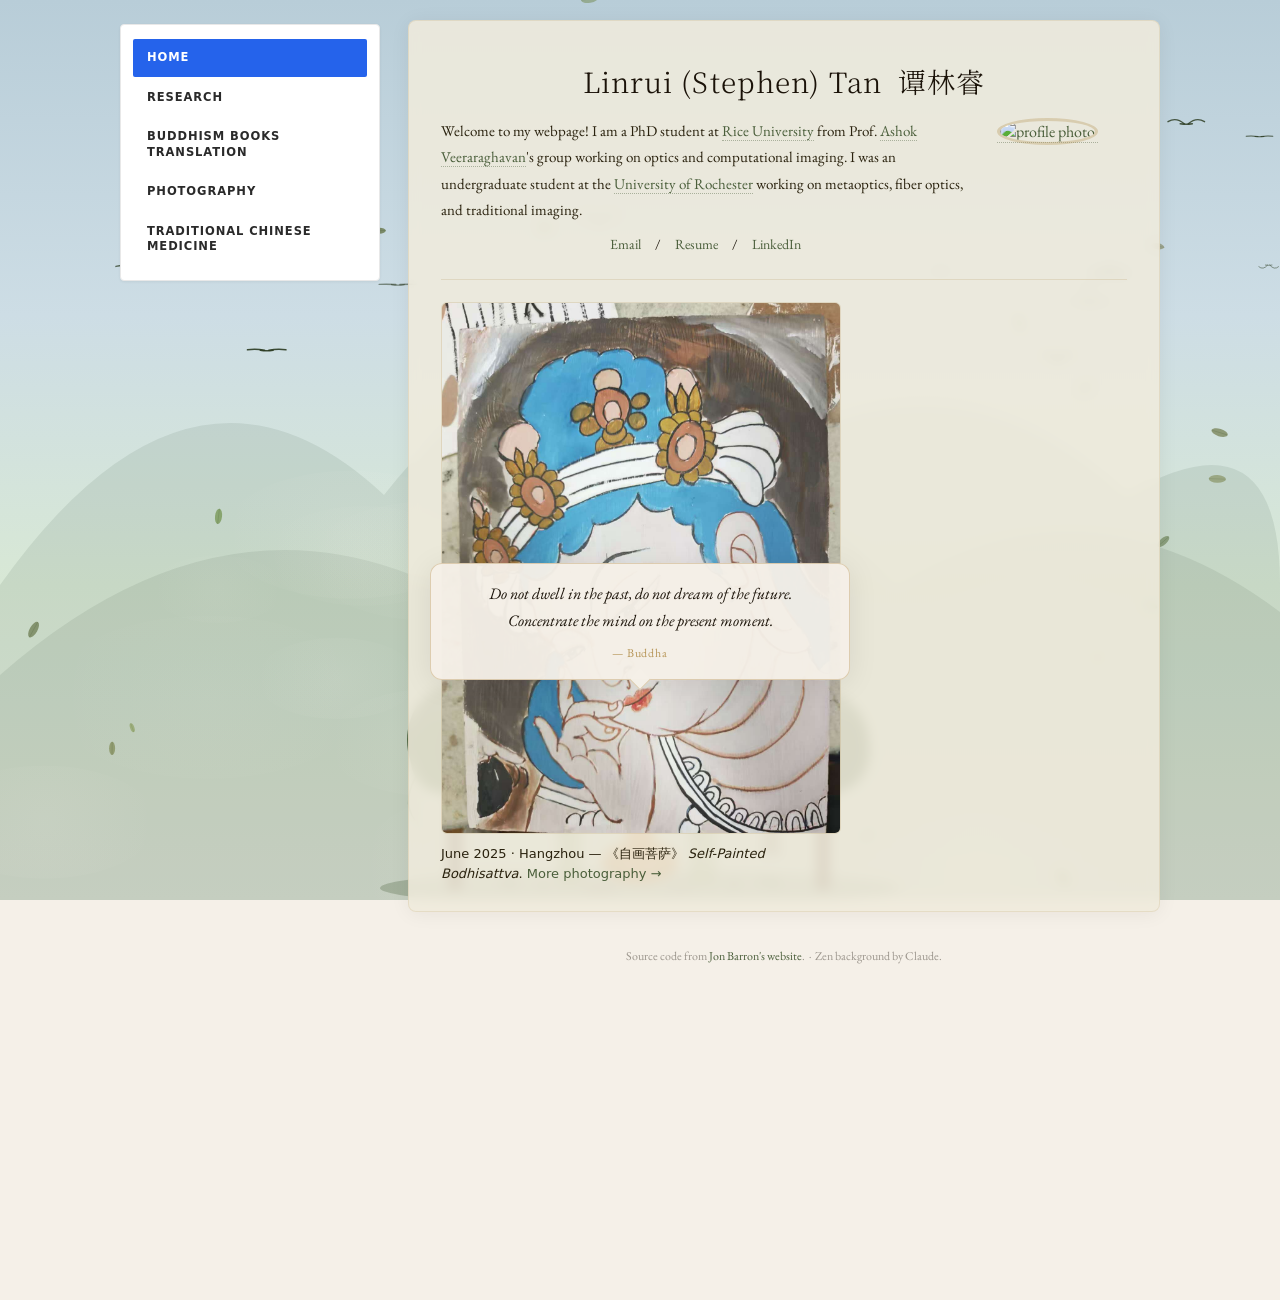
==== commit dd3d232f: "Add files via upload" ====
--- a/index.html
+++ b/index.html
@@ -189,6 +189,37 @@
         font-size: 12px;
         color: rgba(26,18,8,0.4);
         padding: 16px;
+      }
+
+      .home-photo-feature {
+        margin-top: 26px;
+        padding-top: 22px;
+        border-top: 1px solid rgba(184,151,90,0.22);
+      }
+      .home-photo-feature figure {
+        margin: 0;
+        max-width: 400px;
+      }
+      .home-photo-feature img {
+        width: 100%;
+        height: auto;
+        display: block;
+        border-radius: 6px;
+        border: 1px solid rgba(184,151,90,0.22);
+      }
+      .home-photo-feature figcaption {
+        font-family: system-ui, -apple-system, "Segoe UI", Roboto, "Helvetica Neue", Arial, sans-serif;
+        font-size: 13px;
+        line-height: 1.5;
+        margin-top: 10px;
+        color: #2a220e;
+        text-align: left;
+      }
+      .home-photo-feature figcaption em {
+        font-style: italic;
+      }
+      .home-photo-feature a {
+        border-bottom: none;
       }
 
       @media (max-width: 600px) {
@@ -352,6 +383,8 @@
               <li><a href="index.html" class="site-nav-link" aria-current="page">Home</a></li>
               <li><a href="research.html" class="site-nav-link">Research</a></li>
               <li><a href="buddhism-books-translation.html" class="site-nav-link">Buddhism books translation</a></li>
+              <li><a href="photography.html" class="site-nav-link">Photography</a></li>
+              <li><a href="traditional-chinese-medicine.html" class="site-nav-link">Traditional chinese medicine</a></li>
             </ul>
           </nav>
         </aside>
@@ -373,6 +406,12 @@
               <div class="profile-img-wrap">
                 <a href="images/linruitan.jpg"><img src="images/linruitan.jpg" alt="profile photo"></a>
               </div>
+            </div>
+            <div class="home-photo-feature">
+              <figure>
+                <a href="photography.html"><img src="Photography/%E8%87%AA%E7%94%BB%E8%8F%A9%E8%90%A8.jpg" alt="Self-painted bodhisattva portrait, Hangzhou, June 2025"></a>
+                <figcaption>June 2025 · Hangzhou — 《自画菩萨》 <em>Self-Painted Bodhisattva</em>. <a href="photography.html">More photography →</a></figcaption>
+              </figure>
             </div>
           </div>
 
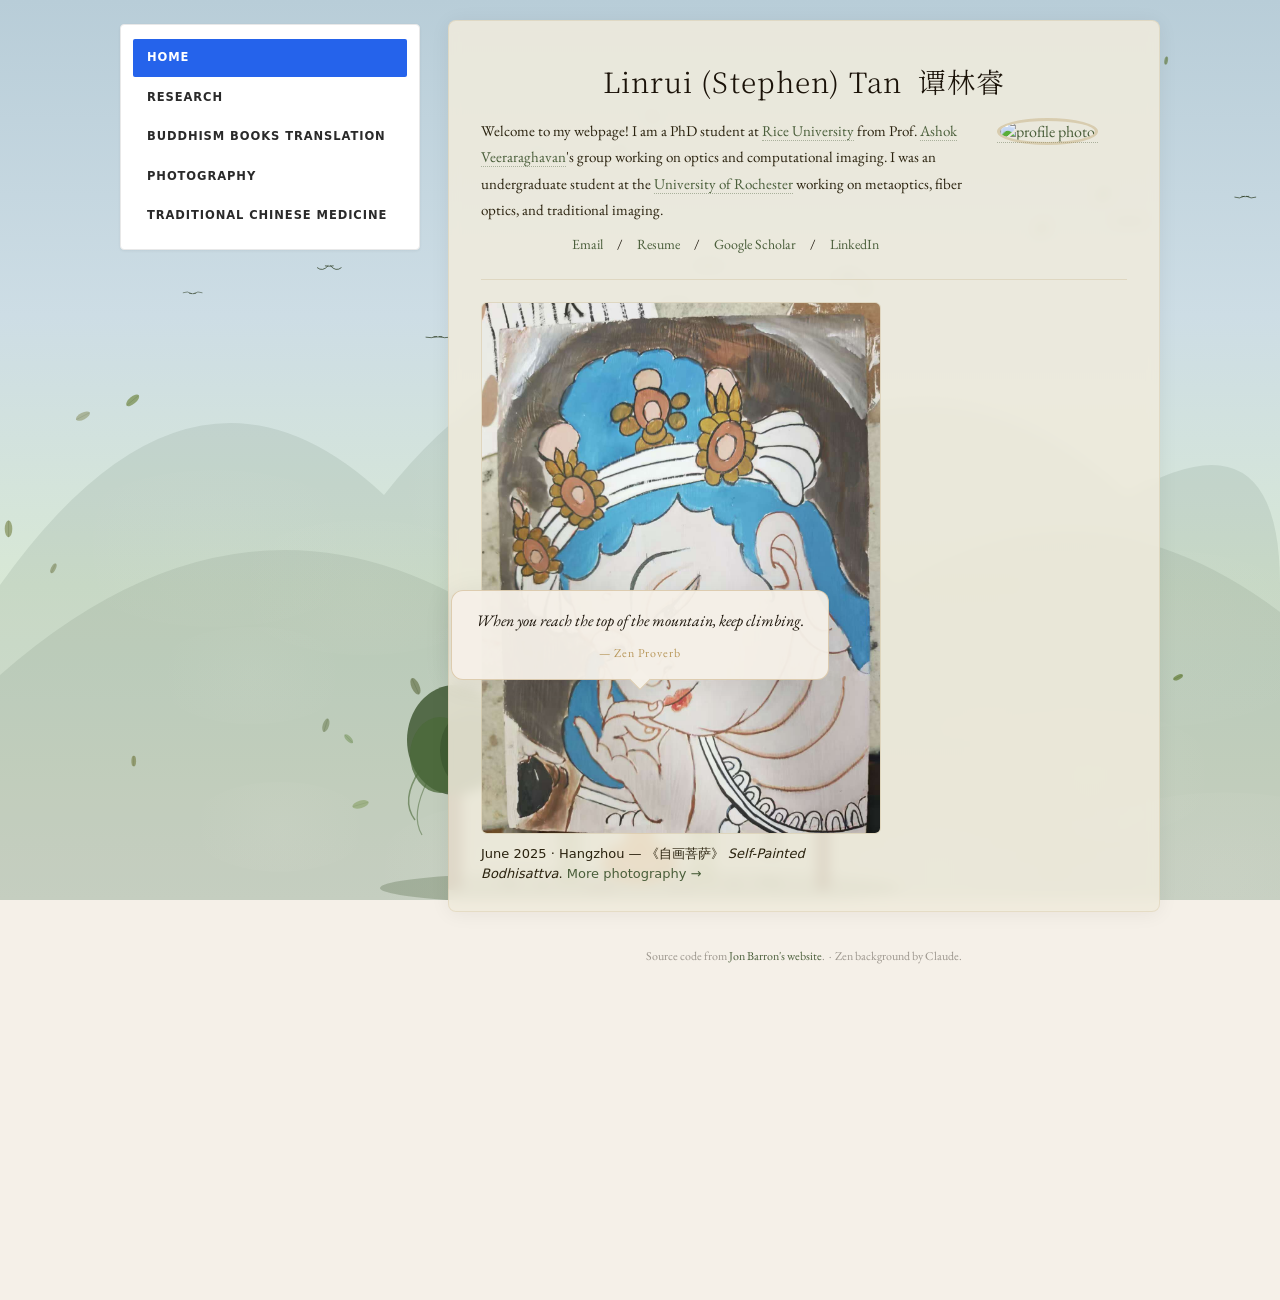
==== commit c251126b: "Fix TCM source download links for docx and xlsx files" ====
--- a/index.html
+++ b/index.html
@@ -400,6 +400,7 @@
                 <div class="links">
                   <a href="mailto:ltan13@u.rochester.edu">Email</a> &nbsp;/&nbsp;
                   <a href="data/Resume_Linrui（Stephen） Tan.pdf">Resume</a> &nbsp;/&nbsp;
+                  <a href="https://scholar.google.com/citations?hl=zh-CN&user=gWU2aNUAAAAJ">Google Scholar</a> &nbsp;/&nbsp;
                   <a href="https://www.linkedin.com/in/linrui-tan-stephen/">LinkedIn</a>
                 </div>
               </div>
--- a/site-nav.css
+++ b/site-nav.css
@@ -1,178 +1,279 @@
-/* Shared layout: sidebar (vertical pill nav) + main column */
-
-.site-layout {
-  display: flex;
-  gap: 28px;
-  max-width: 1080px;
-  margin: 0 auto;
-  padding: 0 20px;
-  align-items: flex-start;
-  position: relative;
-  z-index: 5;
-}
-
-.site-sidebar {
-  position: sticky;
-  top: 24px;
-  flex: 0 0 260px;
-  padding: 14px 12px;
-  background: #ffffff;
-  border-radius: 4px;
-  border: 1px solid #e8e8e8;
-  box-shadow: 0 1px 3px rgba(0, 0, 0, 0.06);
-}
-
-/* Vertical nav — uppercase sans, blue block for current page (lab-style menu) */
-.site-nav-list {
-  list-style: none;
-  margin: 0;
-  padding: 0;
-  display: flex;
-  flex-direction: column;
-  gap: 2px;
-}
-
-.site-nav-link {
-  display: block;
-  padding: 11px 14px;
-  font-family: system-ui, -apple-system, "Segoe UI", Roboto, "Helvetica Neue", Arial, sans-serif;
-  font-size: 11.5px;
-  font-weight: 600;
-  letter-spacing: 0.08em;
-  line-height: 1.35;
-  text-transform: uppercase;
-  text-decoration: none;
-  color: #2a2a2a;
-  border-radius: 2px;
-  border-bottom: none;
-  transition: background 0.15s ease, color 0.15s ease;
-}
-
-.site-sidebar .site-nav-link {
-  border-bottom: none;
-}
-
-.site-sidebar .site-nav-link:hover {
-  background: #f4f4f4;
-  color: #111111;
-}
-
-.site-sidebar .site-nav-link:focus-visible {
-  outline: 2px solid #2563eb;
-  outline-offset: 2px;
-}
-
-.site-sidebar .site-nav-link[aria-current="page"] {
-  background: #2563eb;
-  color: #ffffff;
-  pointer-events: none;
-}
-
-.site-sidebar .site-nav-link[aria-current="page"]:hover {
-  background: #2563eb;
-  color: #ffffff;
-}
-
-.site-main {
-  flex: 1;
-  min-width: 0;
-  max-width: 800px;
-}
-
-/* Enlarged section & item titles (research + translations) */
-.section-heading {
-  font-family: 'Noto Serif SC', serif;
-  font-weight: 300;
-  font-size: 28px;
-  color: var(--moss);
-  letter-spacing: 0.05em;
-  padding-bottom: 12px;
-  border-bottom: 1px solid rgba(184, 151, 90, 0.28);
-  margin-bottom: 8px;
-}
-
-.project-title {
-  font-size: 22px;
-  font-weight: 500;
-  color: var(--moss);
-  line-height: 1.35;
-  display: block;
-  margin-bottom: 6px;
-}
-
-.chapter-block {
-  display: block;
-  padding: 22px 0;
-  border-bottom: 1px solid rgba(184, 151, 90, 0.12);
-  text-decoration: none;
-  color: inherit;
-  border-bottom-color: rgba(184, 151, 90, 0.12);
-}
-
-.chapter-block:last-child {
-  border-bottom: none;
-}
-
-.chapter-block:hover .chapter-title-en {
-  color: var(--gold);
-}
-
-.chapter-title-en {
-  font-family: 'EB Garamond', Georgia, serif;
-  font-size: 22px;
-  font-weight: 500;
-  color: var(--moss);
-  line-height: 1.35;
-  display: block;
-  margin-bottom: 6px;
-  transition: color 0.2s ease;
-}
-
-.chapter-title-zh {
-  font-family: 'Noto Serif SC', serif;
-  font-size: 16px;
-  font-weight: 300;
-  color: rgba(42, 34, 14, 0.85);
-  letter-spacing: 0.06em;
-}
-
-.chapter-hint {
-  font-size: 13px;
-  color: rgba(26, 18, 8, 0.45);
-  margin-top: 6px;
-}
-
-@media (max-width: 720px) {
-  .site-layout {
-    flex-direction: column;
-    padding: 0 12px;
-  }
-
-  .site-sidebar {
-    position: relative;
-    top: 0;
-    width: 100%;
-    flex: none;
-  }
-
-  .site-nav-list {
-    flex-direction: row;
-    flex-wrap: wrap;
-    gap: 6px;
-  }
-
-  .site-nav-link {
-    flex: 1 1 auto;
-    min-width: min(100%, 140px);
-    text-align: center;
-  }
-
-  .section-heading {
-    font-size: 24px;
-  }
-
-  .project-title,
-  .chapter-title-en {
-    font-size: 20px;
-  }
-}
+/* Shared layout: sidebar (vertical pill nav) + main column */
+
+.site-layout {
+  display: flex;
+  gap: 28px;
+  max-width: 1080px;
+  margin: 0 auto;
+  padding: 0 20px;
+  align-items: flex-start;
+  position: relative;
+  z-index: 5;
+}
+
+.site-sidebar {
+  position: sticky;
+  top: 24px;
+  flex: 0 0 300px;
+  padding: 14px 12px;
+  background: #ffffff;
+  border-radius: 4px;
+  border: 1px solid #e8e8e8;
+  box-shadow: 0 1px 3px rgba(0, 0, 0, 0.06);
+}
+
+/* Vertical nav — uppercase sans, blue block for current page (lab-style menu) */
+.site-nav-list {
+  list-style: none;
+  margin: 0;
+  padding: 0;
+  display: flex;
+  flex-direction: column;
+  gap: 2px;
+}
+
+.site-nav-link {
+  display: block;
+  padding: 11px 14px;
+  font-family: system-ui, -apple-system, "Segoe UI", Roboto, "Helvetica Neue", Arial, sans-serif;
+  font-size: 11.5px;
+  font-weight: 600;
+  letter-spacing: 0.08em;
+  line-height: 1.35;
+  text-transform: uppercase;
+  text-decoration: none;
+  color: #2a2a2a;
+  border-radius: 2px;
+  border-bottom: none;
+  transition: background 0.15s ease, color 0.15s ease;
+}
+
+.site-sidebar .site-nav-link {
+  border-bottom: none;
+}
+
+.site-sidebar .site-nav-link:hover {
+  background: #f4f4f4;
+  color: #111111;
+}
+
+.site-sidebar .site-nav-link:focus-visible {
+  outline: 2px solid #2563eb;
+  outline-offset: 2px;
+}
+
+.site-sidebar .site-nav-link[aria-current="page"] {
+  background: #2563eb;
+  color: #ffffff;
+  pointer-events: none;
+}
+
+.site-sidebar .site-nav-link[aria-current="page"]:hover {
+  background: #2563eb;
+  color: #ffffff;
+}
+
+.site-main {
+  flex: 1;
+  min-width: 0;
+  max-width: 800px;
+}
+
+/* Enlarged section & item titles (research + translations) */
+.section-heading {
+  font-family: 'Noto Serif SC', serif;
+  font-weight: 300;
+  font-size: 28px;
+  color: var(--moss);
+  letter-spacing: 0.05em;
+  padding-bottom: 12px;
+  border-bottom: 1px solid rgba(184, 151, 90, 0.28);
+  margin-bottom: 8px;
+}
+
+.project-title {
+  font-size: 22px;
+  font-weight: 500;
+  color: var(--moss);
+  line-height: 1.35;
+  display: block;
+  margin-bottom: 6px;
+}
+
+.chapter-block {
+  display: block;
+  padding: 22px 0;
+  border-bottom: 1px solid rgba(184, 151, 90, 0.12);
+  text-decoration: none;
+  color: inherit;
+  border-bottom-color: rgba(184, 151, 90, 0.12);
+}
+
+.chapter-block:last-child {
+  border-bottom: none;
+}
+
+.chapter-block:hover .chapter-title-en {
+  color: var(--gold);
+}
+
+.chapter-title-en {
+  font-family: 'EB Garamond', Georgia, serif;
+  font-size: 22px;
+  font-weight: 500;
+  color: var(--moss);
+  line-height: 1.35;
+  display: block;
+  margin-bottom: 6px;
+  transition: color 0.2s ease;
+}
+
+.chapter-title-zh {
+  font-family: 'Noto Serif SC', serif;
+  font-size: 16px;
+  font-weight: 300;
+  color: rgba(42, 34, 14, 0.85);
+  letter-spacing: 0.06em;
+}
+
+.chapter-hint {
+  font-size: 13px;
+  color: rgba(26, 18, 8, 0.45);
+  margin-top: 6px;
+}
+
+/* Photography — bounded glass cells; full image opens in page lightbox */
+.photo-grid {
+  display: flex;
+  flex-wrap: wrap;
+  gap: 28px 24px;
+  align-items: flex-start;
+  margin-top: 8px;
+}
+
+.photo-cell {
+  flex: 1 1 220px;
+  max-width: min(100%, 280px);
+}
+
+.photo-thumb-btn {
+  display: block;
+  width: 100%;
+  padding: 0;
+  margin: 0;
+  border: none;
+  background: transparent;
+  cursor: zoom-in;
+  border-radius: 18px;
+  text-align: left;
+  -webkit-tap-highlight-color: transparent;
+}
+
+.photo-thumb-btn:focus-visible {
+  outline: 2px solid #2563eb;
+  outline-offset: 3px;
+}
+
+/* Liquid-glass frame: fixed viewport for thumbnail (GitHub-friendly layout) */
+.photo-thumb-glass {
+  display: block;
+  position: relative;
+  width: 100%;
+  height: 200px;
+  overflow: hidden;
+  border-radius: 18px;
+  background: linear-gradient(
+    145deg,
+    rgba(255, 255, 255, 0.42) 0%,
+    rgba(255, 255, 255, 0.12) 45%,
+    rgba(245, 248, 252, 0.2) 100%
+  );
+  border: 1px solid rgba(255, 255, 255, 0.55);
+  box-shadow:
+    0 4px 24px rgba(26, 40, 80, 0.08),
+    0 1px 0 rgba(255, 255, 255, 0.6) inset,
+    0 0 0 1px rgba(184, 151, 90, 0.12);
+  backdrop-filter: blur(14px);
+  -webkit-backdrop-filter: blur(14px);
+}
+
+.photo-thumb-glass::after {
+  content: "";
+  position: absolute;
+  inset: 0;
+  border-radius: inherit;
+  pointer-events: none;
+  box-shadow: inset 0 0 0 1px rgba(255, 255, 255, 0.35);
+  mix-blend-mode: overlay;
+}
+
+.photo-thumb-glass img {
+  width: 100%;
+  height: 100%;
+  object-fit: cover;
+  object-position: center;
+  display: block;
+  transform: scale(1.01);
+  transition: transform 0.35s ease;
+}
+
+.photo-thumb-btn:hover .photo-thumb-glass img {
+  transform: scale(1.06);
+}
+
+.photo-caption {
+  font-family: system-ui, -apple-system, "Segoe UI", Roboto, "Helvetica Neue", Arial, sans-serif;
+  font-size: 13px;
+  line-height: 1.45;
+  color: #2a2a2a;
+  margin-top: 10px;
+  text-align: left;
+}
+
+.photo-caption em {
+  font-style: italic;
+  color: #3d3d3d;
+}
+
+@media (max-width: 720px) {
+  .site-layout {
+    flex-direction: column;
+    padding: 0 12px;
+  }
+
+  .site-sidebar {
+    position: relative;
+    top: 0;
+    width: 100%;
+    flex: none;
+  }
+
+  .site-nav-list {
+    flex-direction: row;
+    flex-wrap: wrap;
+    gap: 6px;
+  }
+
+  .site-nav-link {
+    flex: 1 1 auto;
+    min-width: min(100%, 140px);
+    text-align: center;
+  }
+
+  .section-heading {
+    font-size: 24px;
+  }
+
+  .project-title,
+  .chapter-title-en {
+    font-size: 20px;
+  }
+
+  .photo-cell {
+    max-width: 100%;
+  }
+
+  .photo-thumb-glass {
+    height: 180px;
+  }
+}
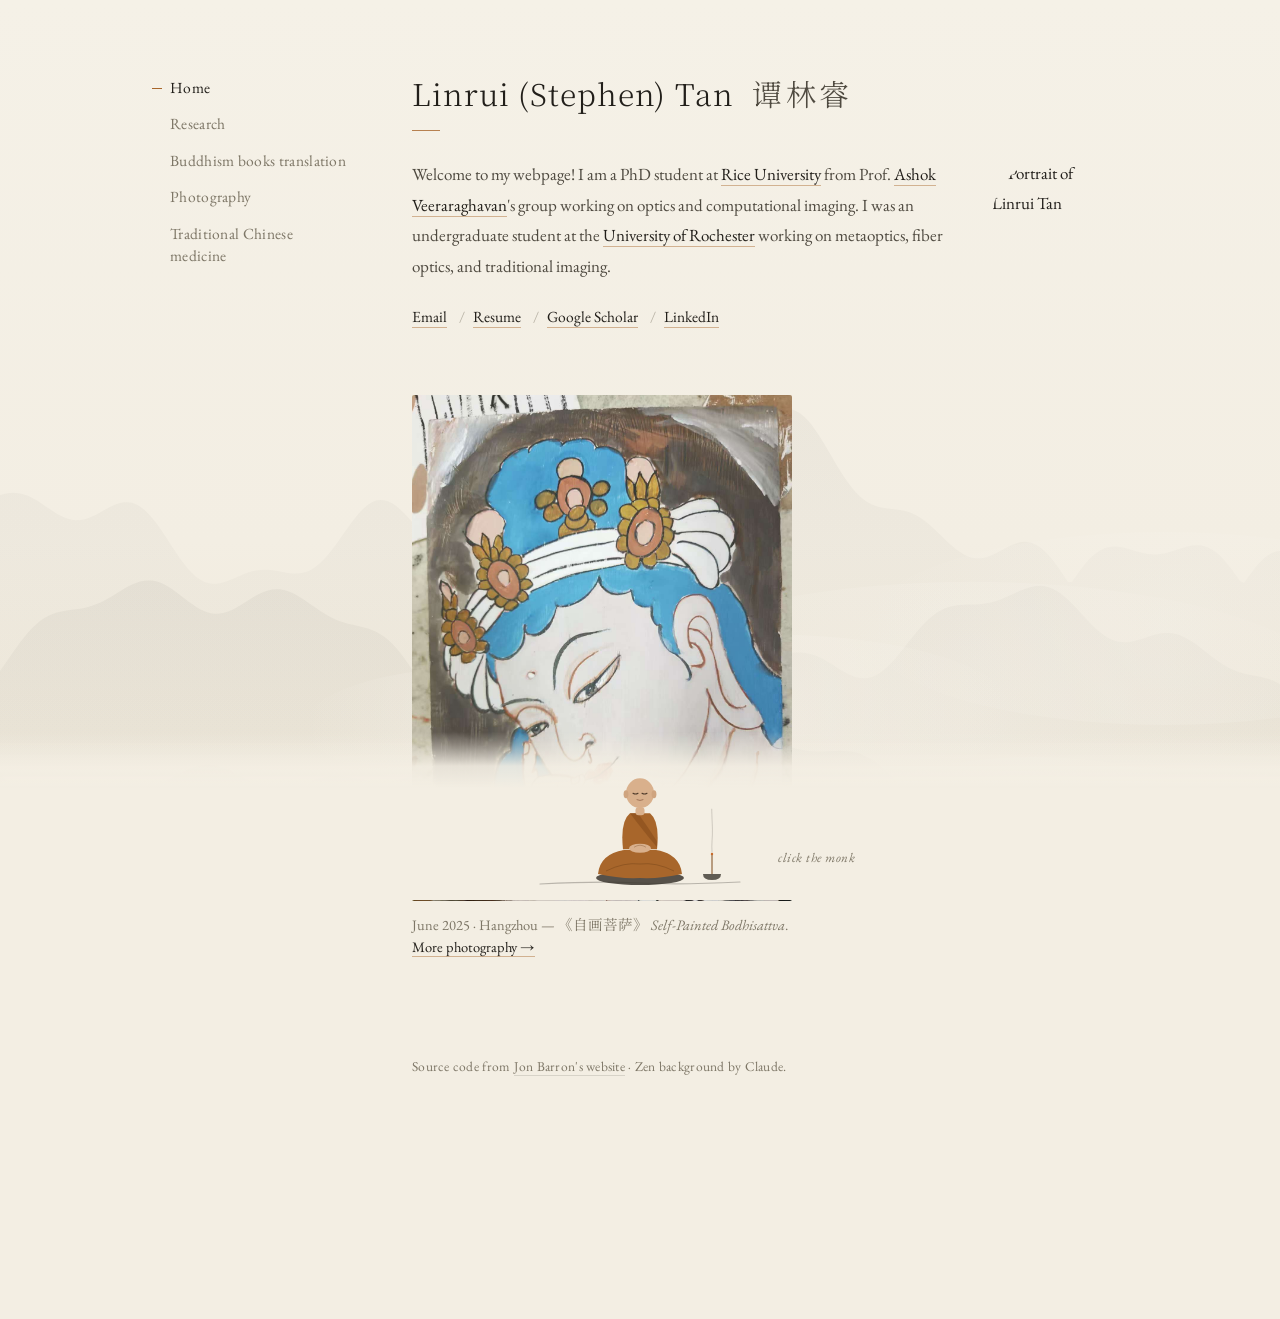
==== commit dd8a9566: "Add files via upload" ====
--- a/index.html
+++ b/index.html
@@ -1,380 +1,20 @@
 <!DOCTYPE HTML>
 <html lang="en">
   <head>
-    <meta http-equiv="Content-Type" content="text/html; charset=UTF-8">
+    <meta charset="UTF-8">
     <title>Linrui Tan (Stephen 谭林睿) | Personal Website</title>
     <meta name="description" content="PhD student at Rice University in Prof. Ashok Veeraraghavan's group working on optics and computational imaging.">
     <meta name="author" content="Linrui (Stephen) Tan">
     <meta name="viewport" content="width=device-width, initial-scale=1">
     <link rel="preconnect" href="https://fonts.googleapis.com">
     <link rel="preconnect" href="https://fonts.gstatic.com" crossorigin>
-    <link href="https://fonts.googleapis.com/css2?family=Noto+Serif+SC:wght@300;400&family=EB+Garamond:ital,wght@0,400;0,500;1,400&display=swap" rel="stylesheet">
-    <link rel="stylesheet" href="site-nav.css">
-
-    <style>
-      :root {
-        --ink: #1a1208;
-        --mist: rgba(240,235,220,0.88);
-        --paper: #f5f0e8;
-        --gold: #b8975a;
-        --moss: #4a5e3a;
-        --sky-top: #c8dde8;
-        --sky-mid: #ddeae0;
-        --sky-bottom: #eef2e6;
-      }
-
-      * { box-sizing: border-box; margin: 0; padding: 0; }
-
-      body {
-        font-family: 'EB Garamond', Georgia, serif;
-        color: var(--ink);
-        min-height: 100vh;
-        overflow-x: hidden;
-        position: relative;
-        background: var(--paper);
-      }
-
-      /* ===== ZEN CANVAS BACKGROUND ===== */
-      #zen-canvas {
-        position: fixed;
-        top: 0; left: 0;
-        width: 100%; height: 100%;
-        z-index: 0;
-        pointer-events: none;
-      }
-
-      /* Mountain layers */
-      .mountain-layer {
-        position: fixed;
-        bottom: 0;
-        width: 100%;
-        pointer-events: none;
-        z-index: 1;
-      }
-
-      /* ===== MONK CONTAINER ===== */
-      #monk-scene {
-        position: fixed;
-        bottom: 0;
-        left: 50%;
-        transform: translateX(-50%);
-        width: min(600px, 90vw);
-        height: 280px;
-        z-index: 3;
-        display: flex;
-        align-items: flex-end;
-        justify-content: center;
-        cursor: pointer;
-        pointer-events: all;
-      }
-
-      /* ===== ZEN QUOTE BUBBLE ===== */
-      #zen-quote {
-        position: fixed;
-        bottom: 220px;
-        left: 50%;
-        transform: translateX(-50%) translateY(10px);
-        background: rgba(245, 240, 232, 0.96);
-        border: 1px solid rgba(184,151,90,0.4);
-        border-radius: 12px;
-        padding: 16px 24px;
-        max-width: min(420px, 85vw);
-        text-align: center;
-        font-family: 'EB Garamond', serif;
-        font-size: 16px;
-        font-style: italic;
-        color: var(--ink);
-        line-height: 1.7;
-        z-index: 10;
-        opacity: 0;
-        transition: opacity 0.8s ease, transform 0.8s ease;
-        pointer-events: none;
-        box-shadow: 0 4px 30px rgba(26,18,8,0.08);
-      }
-      #zen-quote.visible {
-        opacity: 1;
-        transform: translateX(-50%) translateY(0);
-      }
-      #zen-quote::after {
-        content: '';
-        position: absolute;
-        bottom: -8px;
-        left: 50%;
-        transform: translateX(-50%) rotate(45deg);
-        width: 14px; height: 14px;
-        background: rgba(245,240,232,0.96);
-        border-right: 1px solid rgba(184,151,90,0.4);
-        border-bottom: 1px solid rgba(184,151,90,0.4);
-      }
-      #zen-quote .attribution {
-        display: block;
-        font-style: normal;
-        font-size: 12px;
-        color: var(--gold);
-        margin-top: 8px;
-        letter-spacing: 0.08em;
-      }
-      #zen-quote-hint {
-        position: fixed;
-        bottom: 178px;
-        left: 50%;
-        transform: translateX(-50%);
-        font-size: 11px;
-        color: rgba(26,18,8,0.38);
-        letter-spacing: 0.12em;
-        z-index: 10;
-        pointer-events: none;
-        font-family: 'EB Garamond', serif;
-        animation: pulse-hint 3s ease-in-out infinite;
-      }
-      @keyframes pulse-hint { 0%,100%{opacity:0.5} 50%{opacity:1} }
-
-      /* ===== MAIN CONTENT ===== */
-      #content-wrapper {
-        position: relative;
-        z-index: 5;
-        width: 100%;
-        padding: 0 0 320px 0;
-      }
-
-      .content-panel {
-        background: var(--mist);
-        backdrop-filter: blur(6px);
-        border-radius: 8px;
-        margin: 20px 0;
-        padding: 28px 32px;
-        border: 1px solid rgba(184,151,90,0.18);
-        box-shadow: 0 2px 20px rgba(26,18,8,0.06);
-      }
-
-      .name {
-        font-family: 'Noto Serif SC', serif;
-        font-size: 28px;
-        font-weight: 300;
-        text-align: center;
-        color: var(--ink);
-        letter-spacing: 0.04em;
-        padding: 8px 0 12px;
-      }
-
-      .profile-container {
-        display: flex;
-        gap: 28px;
-        align-items: flex-start;
-      }
-
-      .profile-text { flex: 1; }
-
-      .profile-img-wrap {
-        flex-shrink: 0;
-        width: 130px;
-      }
-
-      .profile-img-wrap img {
-        width: 130px; height: 130px;
-        border-radius: 50%;
-        object-fit: cover;
-        border: 3px solid rgba(184,151,90,0.35);
-      }
-
-      p { font-size: 15px; line-height: 1.75; color: #2a220e; }
-      a { color: var(--moss); text-decoration: none; border-bottom: 1px dotted rgba(74,94,58,0.4); }
-      a:hover { color: var(--gold); border-color: var(--gold); }
-
-      .links { text-align: center; margin-top: 12px; font-size: 14px; }
-      .links a { border-bottom: none; margin: 0 8px; }
-
-      footer {
-        text-align: center;
-        font-size: 12px;
-        color: rgba(26,18,8,0.4);
-        padding: 16px;
-      }
-
-      .home-photo-feature {
-        margin-top: 26px;
-        padding-top: 22px;
-        border-top: 1px solid rgba(184,151,90,0.22);
-      }
-      .home-photo-feature figure {
-        margin: 0;
-        max-width: 400px;
-      }
-      .home-photo-feature img {
-        width: 100%;
-        height: auto;
-        display: block;
-        border-radius: 6px;
-        border: 1px solid rgba(184,151,90,0.22);
-      }
-      .home-photo-feature figcaption {
-        font-family: system-ui, -apple-system, "Segoe UI", Roboto, "Helvetica Neue", Arial, sans-serif;
-        font-size: 13px;
-        line-height: 1.5;
-        margin-top: 10px;
-        color: #2a220e;
-        text-align: left;
-      }
-      .home-photo-feature figcaption em {
-        font-style: italic;
-      }
-      .home-photo-feature a {
-        border-bottom: none;
-      }
-
-      @media (max-width: 600px) {
-        .profile-container { flex-direction: column-reverse; align-items: center; }
-        .content-panel { padding: 20px 16px; }
-        #zen-quote { font-size: 14px; }
-      }
-    </style>
+    <link href="https://fonts.googleapis.com/css2?family=Noto+Serif+SC:wght@300;400;500&family=EB+Garamond:ital,wght@0,400;0,500;1,400&display=swap" rel="stylesheet">
+    <link rel="stylesheet" href="zen.css">
   </head>
 
   <body>
+    <canvas id="zen-canvas" aria-hidden="true"></canvas>
 
-    <!-- ===== ZEN SVG CANVAS ===== -->
-    <canvas id="zen-canvas"></canvas>
-
-    <!-- ===== ZEN QUOTE ===== -->
-    <div id="zen-quote">
-      <span id="quote-text"></span>
-      <span class="attribution" id="quote-attr"></span>
-    </div>
-    <div id="zen-quote-hint">✦ click the monk ✦</div>
-
-    <!-- ===== MONK SCENE (SVG inline) ===== -->
-    <div id="monk-scene" title="Click for a zen moment">
-      <svg id="monk-svg" viewBox="0 0 600 280" xmlns="http://www.w3.org/2000/svg" style="width:100%;height:100%">
-        <!-- Ground / moss -->
-        <ellipse cx="300" cy="268" rx="260" ry="18" fill="#3a4f2a" opacity="0.25"/>
-        <!-- Grass tufts -->
-        <g fill="#4a5e3a" opacity="0.7">
-          <path d="M160 265 Q163 250 166 265"/>
-          <path d="M168 267 Q172 248 176 266"/>
-          <path d="M420 264 Q424 249 428 263"/>
-          <path d="M430 266 Q435 250 439 265"/>
-          <path d="M200 268 Q203 255 206 268"/>
-          <path d="M390 267 Q394 253 398 267"/>
-        </g>
-        <!-- Large tree left -->
-        <g id="tree-left">
-          <rect x="108" y="110" width="14" height="160" rx="3" fill="#5a3e28" opacity="0.85"/>
-          <ellipse cx="115" cy="120" rx="48" ry="55" fill="#3d5630" opacity="0.82"/>
-          <ellipse cx="100" cy="135" rx="30" ry="38" fill="#4a6838" opacity="0.75"/>
-          <ellipse cx="132" cy="130" rx="32" ry="40" fill="#3d5630" opacity="0.7"/>
-          <!-- Hanging leaves -->
-          <path d="M80 150 Q60 180 75 200" stroke="#4a6838" stroke-width="1.5" fill="none" opacity="0.6"/>
-          <path d="M88 160 Q70 195 82 215" stroke="#4a6838" stroke-width="1.2" fill="none" opacity="0.5"/>
-        </g>
-        <!-- Large tree right -->
-        <g id="tree-right">
-          <rect x="476" y="115" width="14" height="155" rx="3" fill="#5a3e28" opacity="0.85"/>
-          <ellipse cx="483" cy="124" rx="46" ry="52" fill="#3d5630" opacity="0.82"/>
-          <ellipse cx="465" cy="138" rx="28" ry="35" fill="#4a6838" opacity="0.7"/>
-          <ellipse cx="500" cy="132" rx="30" ry="38" fill="#3d5630" opacity="0.7"/>
-        </g>
-        <!-- Bamboo stalks -->
-        <g id="bamboo" opacity="0.8">
-          <rect x="220" y="140" width="5" height="125" rx="2.5" fill="#6a8040"/>
-          <rect x="228" y="130" width="5" height="135" rx="2.5" fill="#7a9048"/>
-          <rect x="236" y="145" width="4" height="120" rx="2" fill="#6a8040"/>
-          <line x1="222.5" y1="175" x2="222.5" y2="176" stroke="#4a6030" stroke-width="8" stroke-linecap="round"/>
-          <line x1="222.5" y1="210" x2="222.5" y2="211" stroke="#4a6030" stroke-width="8" stroke-linecap="round"/>
-          <line x1="230.5" y1="165" x2="230.5" y2="166" stroke="#4a6030" stroke-width="8" stroke-linecap="round"/>
-          <line x1="230.5" y1="200" x2="230.5" y2="201" stroke="#4a6030" stroke-width="8" stroke-linecap="round"/>
-          <!-- Bamboo leaves -->
-          <path d="M222 140 Q230 125 245 130" stroke="#5a7038" stroke-width="1.8" fill="none"/>
-          <path d="M230 128 Q240 112 258 118" stroke="#5a7038" stroke-width="1.8" fill="none"/>
-          <path d="M238 143 Q248 128 262 133" stroke="#5a7038" stroke-width="1.5" fill="none"/>
-        </g>
-        <!-- Same on right -->
-        <g id="bamboo-r" opacity="0.8">
-          <rect x="352" y="138" width="5" height="127" rx="2.5" fill="#6a8040"/>
-          <rect x="361" y="128" width="5" height="137" rx="2.5" fill="#7a9048"/>
-          <rect x="370" y="142" width="4" height="123" rx="2" fill="#6a8040"/>
-          <line x1="354.5" y1="172" x2="354.5" y2="173" stroke="#4a6030" stroke-width="8" stroke-linecap="round"/>
-          <line x1="354.5" y1="208" x2="354.5" y2="209" stroke="#4a6030" stroke-width="8" stroke-linecap="round"/>
-          <line x1="363.5" y1="163" x2="363.5" y2="164" stroke="#4a6030" stroke-width="8" stroke-linecap="round"/>
-          <path d="M352 136 Q344 120 330 126" stroke="#5a7038" stroke-width="1.8" fill="none"/>
-          <path d="M361 126 Q352 108 336 115" stroke="#5a7038" stroke-width="1.8" fill="none"/>
-        </g>
-        <!-- Stone lantern -->
-        <g opacity="0.75">
-          <rect x="420" y="230" width="22" height="6" rx="1" fill="#8a8070"/>
-          <rect x="423" y="210" width="16" height="20" rx="2" fill="#7a7060"/>
-          <polygon points="423,210 431,200 439,210" fill="#6a6050"/>
-          <rect x="426" y="224" width="10" height="6" rx="1" fill="#7a7060"/>
-          <!-- lantern glow -->
-          <ellipse cx="431" cy="218" rx="4" ry="5" fill="rgba(255,200,80,0.3)"/>
-        </g>
-        <!-- Small rocks -->
-        <ellipse cx="260" cy="267" rx="18" ry="7" fill="#8a8070" opacity="0.5"/>
-        <ellipse cx="270" cy="265" rx="10" ry="5" fill="#9a9080" opacity="0.45"/>
-        <ellipse cx="340" cy="266" rx="14" ry="6" fill="#8a8070" opacity="0.45"/>
-
-        <!-- ===== MONK ===== -->
-        <g id="monk" transform="translate(300, 265)">
-          <!-- Robe base (seated lotus) -->
-          <ellipse cx="0" cy="-22" rx="38" ry="22" fill="#c47c30" opacity="0.92"/>
-          <!-- Robe shading -->
-          <ellipse cx="0" cy="-22" rx="38" ry="22" fill="url(#robeGrad)" opacity="0.6"/>
-          <!-- Robe folds -->
-          <path d="M-38,-22 Q-20,-8 0,-5 Q20,-8 38,-22" stroke="#a86020" stroke-width="1" fill="none" opacity="0.5"/>
-          <path d="M-30,-18 Q-15,-28 0,-30 Q15,-28 30,-18" stroke="#a86020" stroke-width="0.8" fill="none" opacity="0.4"/>
-          <!-- Hands in lap (mudra) -->
-          <ellipse cx="-8" cy="-20" rx="9" ry="6" fill="#d4936a" opacity="0.9"/>
-          <ellipse cx="8" cy="-20" rx="9" ry="6" fill="#d4936a" opacity="0.9"/>
-          <!-- Body -->
-          <rect x="-14" y="-62" width="28" height="42" rx="6" fill="#c47c30" opacity="0.9"/>
-          <!-- Neck -->
-          <rect x="-6" y="-68" width="12" height="10" rx="4" fill="#d4936a"/>
-          <!-- Head -->
-          <ellipse cx="0" cy="-82" rx="18" ry="18" fill="#d4936a"/>
-          <!-- Shaved head shading -->
-          <ellipse cx="0" cy="-88" rx="16" ry="10" fill="rgba(180,120,80,0.3)"/>
-          <!-- Eyes (closed, meditating) -->
-          <path d="M-8,-81 Q-5,-83 -2,-81" stroke="#5a3020" stroke-width="1.5" fill="none" stroke-linecap="round"/>
-          <path d="M2,-81 Q5,-83 8,-81" stroke="#5a3020" stroke-width="1.5" fill="none" stroke-linecap="round"/>
-          <!-- Serene smile -->
-          <path d="M-5,-75 Q0,-72 5,-75" stroke="#a06040" stroke-width="1.2" fill="none" stroke-linecap="round"/>
-          <!-- Ear -->
-          <ellipse cx="-17" cy="-81" rx="3.5" ry="5" fill="#c4836a"/>
-          <ellipse cx="17" cy="-81" rx="3.5" ry="5" fill="#c4836a"/>
-          <!-- Breathing animation overlay -->
-          <animateTransform attributeName="transform" type="translate" values="300,265;300,263;300,265" dur="5s" repeatCount="indefinite"/>
-        </g>
-
-        <!-- Fireflies / motes (animated) -->
-        <g id="motes">
-          <circle cx="170" cy="180" r="2" fill="#f0e080" opacity="0">
-            <animate attributeName="opacity" values="0;0.8;0;0.6;0" dur="4.2s" repeatCount="indefinite" begin="0.5s"/>
-            <animate attributeName="cx" values="170;175;168;172;170" dur="4.2s" repeatCount="indefinite"/>
-            <animate attributeName="cy" values="180;170;165;175;180" dur="4.2s" repeatCount="indefinite"/>
-          </circle>
-          <circle cx="420" cy="170" r="1.8" fill="#f0e080" opacity="0">
-            <animate attributeName="opacity" values="0;0.7;0;0.9;0" dur="5.5s" repeatCount="indefinite" begin="1.2s"/>
-            <animate attributeName="cx" values="420;415;422;418;420" dur="5.5s" repeatCount="indefinite"/>
-            <animate attributeName="cy" values="170;160;155;165;170" dur="5.5s" repeatCount="indefinite"/>
-          </circle>
-          <circle cx="260" cy="200" r="1.5" fill="#f0e080" opacity="0">
-            <animate attributeName="opacity" values="0;0.6;0;0.8;0" dur="3.8s" repeatCount="indefinite" begin="2.0s"/>
-          </circle>
-          <circle cx="350" cy="185" r="2" fill="#d0f080" opacity="0">
-            <animate attributeName="opacity" values="0;0.5;0;0.7;0" dur="6s" repeatCount="indefinite" begin="0.8s"/>
-            <animate attributeName="cy" values="185;175;170;180;185" dur="6s" repeatCount="indefinite"/>
-          </circle>
-        </g>
-
-        <defs>
-          <linearGradient id="robeGrad" x1="0" y1="0" x2="0" y2="1">
-            <stop offset="0%" stop-color="#fff" stop-opacity="0.3"/>
-            <stop offset="100%" stop-color="#000" stop-opacity="0.15"/>
-          </linearGradient>
-        </defs>
-      </svg>
-    </div>
-
-    <!-- ===== MAIN CONTENT ===== -->
     <div id="content-wrapper">
       <div class="site-layout">
         <aside class="site-sidebar" aria-label="Page navigation">
@@ -384,289 +24,106 @@
               <li><a href="research.html" class="site-nav-link">Research</a></li>
               <li><a href="buddhism-books-translation.html" class="site-nav-link">Buddhism books translation</a></li>
               <li><a href="photography.html" class="site-nav-link">Photography</a></li>
-              <li><a href="traditional-chinese-medicine.html" class="site-nav-link">Traditional chinese medicine</a></li>
+              <li><a href="traditional-chinese-medicine.html" class="site-nav-link">Traditional Chinese medicine</a></li>
             </ul>
           </nav>
         </aside>
-        <div class="site-main">
-          <!-- Header / bio -->
-          <div class="content-panel">
-            <p class="name">Linrui (Stephen) Tan &nbsp;谭林睿</p>
-            <div class="profile-container">
-              <div class="profile-text">
-                <p>
-                  Welcome to my webpage! I am a PhD student at <a href="https://www.rice.edu/">Rice University</a> from Prof. <a href="https://profiles.rice.edu/faculty/ashok-veeraraghavan">Ashok Veeraraghavan</a>'s group working on optics and computational imaging. I was an undergraduate student at the <a href="https://www.rochester.edu/">University of Rochester</a> working on metaoptics, fiber optics, and traditional imaging.
-                </p>
-                <div class="links">
-                  <a href="mailto:ltan13@u.rochester.edu">Email</a> &nbsp;/&nbsp;
-                  <a href="data/Resume_Linrui（Stephen） Tan.pdf">Resume</a> &nbsp;/&nbsp;
-                  <a href="https://scholar.google.com/citations?hl=zh-CN&user=gWU2aNUAAAAJ">Google Scholar</a> &nbsp;/&nbsp;
-                  <a href="https://www.linkedin.com/in/linrui-tan-stephen/">LinkedIn</a>
-                </div>
-              </div>
-              <div class="profile-img-wrap">
-                <a href="images/linruitan.jpg"><img src="images/linruitan.jpg" alt="profile photo"></a>
+
+        <main class="site-main">
+          <h1 class="name">Linrui (Stephen) Tan<span class="name-zh" lang="zh-CN">谭林睿</span></h1>
+
+          <div class="profile-container">
+            <div class="profile-text">
+              <p>
+                Welcome to my webpage! I am a PhD student at <a href="https://www.rice.edu/">Rice University</a> from Prof. <a href="https://profiles.rice.edu/faculty/ashok-veeraraghavan">Ashok Veeraraghavan</a>'s group working on optics and computational imaging. I was an undergraduate student at the <a href="https://www.rochester.edu/">University of Rochester</a> working on metaoptics, fiber optics, and traditional imaging.
+              </p>
+              <div class="links">
+                <a href="mailto:ltan13@u.rochester.edu">Email</a><span class="sep">/</span><a href="data/Resume_Linrui（Stephen） Tan.pdf">Resume</a><span class="sep">/</span><a href="https://scholar.google.com/citations?hl=zh-CN&amp;user=gWU2aNUAAAAJ">Google Scholar</a><span class="sep">/</span><a href="https://www.linkedin.com/in/linrui-tan-stephen/">LinkedIn</a>
               </div>
             </div>
-            <div class="home-photo-feature">
-              <figure>
-                <a href="photography.html"><img src="Photography/%E8%87%AA%E7%94%BB%E8%8F%A9%E8%90%A8.jpg" alt="Self-painted bodhisattva portrait, Hangzhou, June 2025"></a>
-                <figcaption>June 2025 · Hangzhou — 《自画菩萨》 <em>Self-Painted Bodhisattva</em>. <a href="photography.html">More photography →</a></figcaption>
-              </figure>
+            <div class="profile-img-wrap">
+              <a href="images/linruitan.jpg"><img src="images/linruitan.jpg" alt="Portrait of Linrui Tan"></a>
             </div>
           </div>
 
+          <div class="home-photo-feature">
+            <figure>
+              <a href="photography.html"><img src="Photography/%E8%87%AA%E7%94%BB%E8%8F%A9%E8%90%A8.jpg" alt="Self-painted bodhisattva portrait, Hangzhou, June 2025"></a>
+              <figcaption>June 2025 · Hangzhou — <span lang="zh-CN">《自画菩萨》</span> <em>Self-Painted Bodhisattva</em>. <a href="photography.html">More photography →</a></figcaption>
+            </figure>
+          </div>
+
           <footer>
-            Source code from <a href="https://github.com/jonbarron/jonbarron_website" style="border:none;">Jon Barron's website</a>.
-            &nbsp;·&nbsp; Zen background by Claude.
+            Source code from <a href="https://github.com/jonbarron/jonbarron_website">Jon Barron's website</a> · Zen background by Claude.
           </footer>
-        </div>
+        </main>
       </div>
     </div>
 
-    <script>
-    // ============================================================
-    //  ZEN CANVAS — sky, mist, birds
-    // ============================================================
-    const canvas = document.getElementById('zen-canvas');
-    const ctx = canvas.getContext('2d');
+    <!-- ===== THE MONK — its own band, its own layer ===== -->
+    <div id="monk-band">
+      <div class="monk-stage">
+        <figure id="zen-quote" aria-live="polite" aria-hidden="true" title="Click to let it go">
+          <span class="q-zh" lang="zh-CN"></span>
+          <span class="q-en"></span>
+          <span class="q-src"></span>
+        </figure>
 
-    function resize() {
-      canvas.width = window.innerWidth;
-      canvas.height = window.innerHeight;
-    }
-    resize();
-    window.addEventListener('resize', resize);
+        <button id="monk-btn" type="button" aria-expanded="false" aria-controls="zen-quote" aria-label="A meditating monk — click for a line from the sutras">
+          <svg viewBox="-105 -118 210 128" xmlns="http://www.w3.org/2000/svg" aria-hidden="true">
+            <!-- ground: a single dry brush stroke -->
+            <path d="M-100 4 Q-40 1 0 3 T100 2" stroke="#221f1a" stroke-opacity="0.28" stroke-width="1.2" fill="none" stroke-linecap="round"/>
 
-    // --- Birds ---
-    class Bird {
-      constructor(delay = 0) {
-        this.reset(true);
-        this.t = delay;
-      }
-      reset(init = false) {
-        this.x = init ? Math.random() * window.innerWidth : -80;
-        this.y = 60 + Math.random() * (window.innerHeight * 0.35);
-        this.speed = 0.4 + Math.random() * 0.5;
-        this.scale = 0.5 + Math.random() * 0.6;
-        this.t = 0;
-        this.wingPhase = Math.random() * Math.PI * 2;
-        this.wingSpeed = 0.06 + Math.random() * 0.04;
-        this.opacity = 0.5 + Math.random() * 0.45;
-        this.yWave = 0.3 + Math.random() * 0.4;
-        this.yOrig = this.y;
-      }
-      update() {
-        this.t += 1;
-        this.x += this.speed;
-        this.y = this.yOrig + Math.sin(this.t * 0.018) * 12 * this.yWave;
-        this.wingPhase += this.wingSpeed;
-        if (this.x > window.innerWidth + 100) this.reset();
-      }
-      draw(ctx) {
-        const w = this.wingPhase;
-        const s = this.scale;
-        const wing = Math.sin(w) * 10 * s;
-        ctx.save();
-        ctx.translate(this.x, this.y);
-        ctx.globalAlpha = this.opacity;
-        ctx.strokeStyle = '#2a3a20';
-        ctx.lineWidth = 1.4 * s;
-        ctx.lineCap = 'round';
-        // Body
-        ctx.beginPath();
-        ctx.moveTo(-6*s, 0);
-        ctx.quadraticCurveTo(0, 1*s, 6*s, 0);
-        ctx.stroke();
-        // Left wing
-        ctx.beginPath();
-        ctx.moveTo(-2*s, 0);
-        ctx.quadraticCurveTo(-10*s, -wing, -18*s, -wing*0.3);
-        ctx.stroke();
-        // Right wing
-        ctx.beginPath();
-        ctx.moveTo(2*s, 0);
-        ctx.quadraticCurveTo(10*s, -wing, 18*s, -wing*0.3);
-        ctx.stroke();
-        ctx.restore();
-      }
-    }
+            <!-- meditation cushion -->
+            <ellipse cx="0" cy="-2" rx="44" ry="7" fill="#3b3730" opacity="0.85"/>
 
-    const birds = Array.from({length: 14}, (_, i) => new Bird(i * 90));
+            <!-- the monk -->
+            <g>
+              <!-- crossed legs under the robe -->
+              <path d="M-42 -6 Q-40 -26 -16 -30 L16 -30 Q40 -26 42 -6 Q20 -1 0 -2 Q-20 -1 -42 -6 Z" fill="#a8662b"/>
+              <path d="M-34 -9 Q-16 -18 0 -16 Q16 -18 34 -9" stroke="#7d4a1d" stroke-opacity="0.55" stroke-width="1" fill="none"/>
+              <!-- upper body, breathing -->
+              <g>
+                <animateTransform attributeName="transform" type="translate" values="0 0; 0 -1.2; 0 0" dur="6s" repeatCount="indefinite"/>
+                <!-- torso -->
+                <path d="M-17 -30 Q-20 -58 -10 -66 L10 -66 Q20 -58 17 -30 Z" fill="#a8662b"/>
+                <!-- kasaya drape over the left shoulder -->
+                <path d="M-10 -66 Q2 -50 17 -32 L17 -38 Q8 -52 -2 -66 Z" fill="#8f531f" opacity="0.8"/>
+                <!-- hands resting in dhyāna mudrā -->
+                <ellipse cx="0" cy="-31" rx="11" ry="4.5" fill="#d9b08c"/>
+                <path d="M-6 -32 Q0 -36 6 -32" stroke="#b48a66" stroke-width="0.9" fill="none"/>
+                <!-- neck and head -->
+                <rect x="-4.5" y="-72" width="9" height="8" rx="3" fill="#d9b08c"/>
+                <ellipse cx="0" cy="-86" rx="14" ry="15" fill="#d9b08c"/>
+                <ellipse cx="-14" cy="-85" rx="2.4" ry="4" fill="#cfa47f"/>
+                <ellipse cx="14" cy="-85" rx="2.4" ry="4" fill="#cfa47f"/>
+                <!-- closed eyes, faint smile -->
+                <path d="M-7 -86 Q-4.5 -84.5 -2 -86" stroke="#4f3a2a" stroke-width="1.1" fill="none" stroke-linecap="round"/>
+                <path d="M2 -86 Q4.5 -84.5 7 -86" stroke="#4f3a2a" stroke-width="1.1" fill="none" stroke-linecap="round"/>
+                <path d="M-3 -79.5 Q0 -78 3 -79.5" stroke="#9a6e52" stroke-width="0.9" fill="none" stroke-linecap="round"/>
+              </g>
+            </g>
 
-    // --- Mist particles ---
-    class MistPuff {
-      constructor() { this.reset(); }
-      reset() {
-        this.x = Math.random() * window.innerWidth;
-        this.y = window.innerHeight * (0.5 + Math.random() * 0.5);
-        this.r = 60 + Math.random() * 120;
-        this.opacity = 0.04 + Math.random() * 0.06;
-        this.speed = 0.08 + Math.random() * 0.12;
-        this.drift = (Math.random() - 0.5) * 0.04;
-      }
-      update() {
-        this.x += this.speed;
-        this.y += this.drift;
-        if (this.x - this.r > window.innerWidth) this.reset();
-      }
-      draw(ctx) {
-        const g = ctx.createRadialGradient(this.x, this.y, 0, this.x, this.y, this.r);
-        g.addColorStop(0, `rgba(245,242,235,${this.opacity})`);
-        g.addColorStop(1, 'rgba(245,242,235,0)');
-        ctx.fillStyle = g;
-        ctx.beginPath();
-        ctx.ellipse(this.x, this.y, this.r, this.r * 0.5, 0, 0, Math.PI * 2);
-        ctx.fill();
-      }
-    }
+            <!-- incense: a small bowl and one thread of smoke -->
+            <g transform="translate(72 0)">
+              <path d="M-9 -6 Q-9 0 0 0 Q9 0 9 -6 Z" fill="#3b3730" opacity="0.8"/>
+              <line x1="0" y1="-6" x2="0" y2="-26" stroke="#7d4a1d" stroke-width="1"/>
+              <circle cx="0" cy="-26" r="1.2" fill="#c86a2a"/>
+              <path d="M0 -28 C -4 -36, 4 -42, 0 -50 S -3 -62, 1 -70" stroke="#221f1a" stroke-opacity="0.22" stroke-width="1" fill="none" stroke-linecap="round">
+                <animate attributeName="d" dur="9s" repeatCount="indefinite"
+                  values="M0 -28 C -4 -36, 4 -42, 0 -50 S -3 -62, 1 -70;
+                          M0 -28 C 4 -36, -4 -44, 1 -52 S 4 -62, -2 -72;
+                          M0 -28 C -4 -36, 4 -42, 0 -50 S -3 -62, 1 -70"/>
+                <animate attributeName="stroke-opacity" dur="9s" repeatCount="indefinite" values="0.22;0.12;0.22"/>
+              </path>
+            </g>
+          </svg>
+        </button>
 
-    const mist = Array.from({length: 18}, () => new MistPuff());
+        <span class="monk-hint">click the monk</span>
+      </div>
+    </div>
 
-    // --- Falling leaves ---
-    class Leaf {
-      constructor() { this.reset(true); }
-      reset(init = false) {
-        this.x = Math.random() * window.innerWidth;
-        this.y = init ? Math.random() * window.innerHeight : -20;
-        this.size = 4 + Math.random() * 5;
-        this.speed = 0.4 + Math.random() * 0.5;
-        this.rot = Math.random() * Math.PI * 2;
-        this.rotSpeed = (Math.random() - 0.5) * 0.03;
-        this.swing = (Math.random() - 0.5) * 1.2;
-        this.swingSpeed = 0.01 + Math.random() * 0.02;
-        this.t = Math.random() * 100;
-        this.color = `rgba(${80+Math.floor(Math.random()*40)},${100+Math.floor(Math.random()*40)},${40+Math.floor(Math.random()*20)},${0.55+Math.random()*0.3})`;
-        this.opacity = 0.5 + Math.random() * 0.4;
-      }
-      update() {
-        this.t += 1;
-        this.y += this.speed;
-        this.x += Math.sin(this.t * this.swingSpeed) * this.swing;
-        this.rot += this.rotSpeed;
-        if (this.y > window.innerHeight + 20) this.reset();
-      }
-      draw(ctx) {
-        ctx.save();
-        ctx.translate(this.x, this.y);
-        ctx.rotate(this.rot);
-        ctx.globalAlpha = this.opacity;
-        ctx.fillStyle = this.color;
-        ctx.beginPath();
-        ctx.ellipse(0, 0, this.size, this.size * 0.45, 0, 0, Math.PI * 2);
-        ctx.fill();
-        ctx.strokeStyle = 'rgba(40,60,20,0.3)';
-        ctx.lineWidth = 0.5;
-        ctx.beginPath();
-        ctx.moveTo(-this.size, 0);
-        ctx.lineTo(this.size, 0);
-        ctx.stroke();
-        ctx.restore();
-      }
-    }
-
-    const leaves = Array.from({length: 22}, () => new Leaf());
-
-    function drawSky() {
-      const h = canvas.height;
-      const w = canvas.width;
-      // Sky gradient
-      const sky = ctx.createLinearGradient(0, 0, 0, h);
-      sky.addColorStop(0, '#b8cdd8');
-      sky.addColorStop(0.35, '#cddde5');
-      sky.addColorStop(0.65, '#d8e8d5');
-      sky.addColorStop(1, '#e8ede0');
-      ctx.fillStyle = sky;
-      ctx.fillRect(0, 0, w, h);
-
-      // Subtle mountain silhouette (ink-wash style)
-      ctx.save();
-      ctx.globalAlpha = 0.12;
-      // Far mountain
-      ctx.fillStyle = '#4a6050';
-      ctx.beginPath();
-      ctx.moveTo(0, h * 0.65);
-      ctx.quadraticCurveTo(w * 0.15, h * 0.35, w * 0.3, h * 0.55);
-      ctx.quadraticCurveTo(w * 0.45, h * 0.28, w * 0.6, h * 0.5);
-      ctx.quadraticCurveTo(w * 0.75, h * 0.38, w * 0.88, h * 0.55);
-      ctx.quadraticCurveTo(w, h * 0.45, w, h * 0.65);
-      ctx.lineTo(w, h); ctx.lineTo(0, h); ctx.closePath();
-      ctx.fill();
-      // Near mountain
-      ctx.globalAlpha = 0.1;
-      ctx.fillStyle = '#3a5040';
-      ctx.beginPath();
-      ctx.moveTo(0, h * 0.75);
-      ctx.quadraticCurveTo(w * 0.2, h * 0.5, w * 0.4, h * 0.7);
-      ctx.quadraticCurveTo(w * 0.55, h * 0.42, w * 0.7, h * 0.65);
-      ctx.quadraticCurveTo(w * 0.85, h * 0.52, w, h * 0.68);
-      ctx.lineTo(w, h); ctx.lineTo(0, h); ctx.closePath();
-      ctx.fill();
-      ctx.restore();
-    }
-
-    let frame = 0;
-    function loop() {
-      ctx.clearRect(0, 0, canvas.width, canvas.height);
-      drawSky();
-      mist.forEach(m => { m.update(); m.draw(ctx); });
-      birds.forEach(b => { b.update(); b.draw(ctx); });
-      leaves.forEach(l => { l.update(); l.draw(ctx); });
-      frame++;
-      requestAnimationFrame(loop);
-    }
-    loop();
-
-    // ============================================================
-    //  ZEN QUOTES
-    // ============================================================
-    const quotes = [
-      { text: "The mind is everything. What you think, you become.", attr: "— Buddha" },
-      { text: "In the beginner's mind there are many possibilities. In the expert's mind there are few.", attr: "— Shunryu Suzuki" },
-      { text: "Do not dwell in the past, do not dream of the future. Concentrate the mind on the present moment.", attr: "— Buddha" },
-      { text: "Before enlightenment, chop wood, carry water. After enlightenment, chop wood, carry water.", attr: "— Zen Proverb" },
-      { text: "The quieter you become, the more you are able to hear.", attr: "— Rumi" },
-      { text: "Muddy water, let stand, becomes clear.", attr: "— Lao Tzu" },
-      { text: "When you reach the top of the mountain, keep climbing.", attr: "— Zen Proverb" },
-      { text: "To study the self is to forget the self.", attr: "— Dōgen" },
-      { text: "Flow with whatever may happen and let your mind be free. Stay centered by accepting whatever you are doing.", attr: "— Zhuangzi" },
-      { text: "The whole moon and the entire sky are reflected in one dewdrop on the grass.", attr: "— Dōgen" },
-      { text: "If you understand, things are just as they are. If you do not understand, things are just as they are.", attr: "— Zen Proverb" },
-      { text: "Let go of your mind and then be mindful. Close your ears and listen.", attr: "— Rumi" },
-      { text: "Sitting quietly, doing nothing, spring comes, and the grass grows by itself.", attr: "— Matsuo Bashō" },
-      { text: "Not thinking about anything is Zen. Once you know this, walking, sitting, or lying down, everything you do is Zen.", attr: "— Bodhidharma" },
-      { text: "The light that illuminates the universe also illuminates the mind of the meditator.", attr: "— Tibetan Proverb" },
-    ];
-
-    let lastQuote = -1;
-    let quoteTimer = null;
-    const quoteEl = document.getElementById('zen-quote');
-    const quoteText = document.getElementById('quote-text');
-    const quoteAttr = document.getElementById('quote-attr');
-    const hintEl = document.getElementById('zen-quote-hint');
-
-    function showQuote() {
-      let idx;
-      do { idx = Math.floor(Math.random() * quotes.length); } while (idx === lastQuote);
-      lastQuote = idx;
-      const q = quotes[idx];
-      quoteText.textContent = q.text;
-      quoteAttr.textContent = q.attr;
-      quoteEl.classList.add('visible');
-      hintEl.style.opacity = '0';
-      clearTimeout(quoteTimer);
-      quoteTimer = setTimeout(hideQuote, 7000);
-    }
-
-    function hideQuote() {
-      quoteEl.classList.remove('visible');
-      setTimeout(() => { hintEl.style.opacity = '1'; }, 1200);
-    }
-
-    document.getElementById('monk-scene').addEventListener('click', showQuote);
-
-    // Auto-show first quote after 3s
-    setTimeout(showQuote, 3000);
-    </script>
+    <script src="zen.js"></script>
   </body>
 </html>
--- a/zen.css
+++ b/zen.css
@@ -0,0 +1,683 @@
+/* =====================================================================
+   zen.css — shared style for every page
+   ---------------------------------------------------------------------
+   色即是空 · Form is emptiness: whitespace does the work that boxes,
+   shadows and glass used to do.
+   中道 · The Middle Way: only ink, paper, and one accent (the ochre of
+   the kasaya robe), used sparingly.
+   ===================================================================== */
+
+:root {
+  --paper:      #f3eee3;   /* 宣纸 rice paper */
+  --paper-deep: #e8e0cf;
+  --ink:        #221f1a;   /* 墨 ink */
+  --ink-soft:   #4f4a40;
+  --ink-faint:  #7d7666;
+  --line:       rgba(34, 31, 26, 0.13);
+  --line-soft:  rgba(34, 31, 26, 0.07);
+  --ochre:      #a8662b;   /* kasaya robe — decorative accents */
+  --ochre-ink:  #8a4d1a;   /* ochre dark enough for text */
+
+  --serif-en: 'EB Garamond', Georgia, 'Times New Roman', serif;
+  --serif-zh: 'Noto Serif SC', 'Songti SC', 'STSong', serif;
+
+  --band-h: 168px;         /* height of the monk band (home page) */
+  color-scheme: light;
+}
+
+*, *::before, *::after { box-sizing: border-box; }
+html, body, h1, h2, h3, h4, p, ul, figure { margin: 0; padding: 0; }
+
+body {
+  font-family: var(--serif-en);
+  font-size: 17px;
+  line-height: 1.75;
+  color: var(--ink);
+  background: var(--paper);
+  min-height: 100vh;
+  -webkit-font-smoothing: antialiased;
+  text-rendering: optimizeLegibility;
+}
+
+[lang|="zh"], .zh { font-family: var(--serif-zh); }
+
+::selection { background: rgba(168, 102, 43, 0.18); }
+
+/* ---------- Background: still ink-wash landscape (drawn by zen.js) ---------- */
+#zen-canvas {
+  position: fixed;
+  inset: 0;
+  width: 100%;
+  height: 100%;
+  z-index: 0;
+  pointer-events: none;
+}
+
+/* ---------- Links ---------- */
+a {
+  color: var(--ink);
+  text-decoration: none;
+  border-bottom: 1px solid rgba(168, 102, 43, 0.45);
+  transition: color 0.3s ease, border-color 0.3s ease;
+}
+a:hover { color: var(--ochre-ink); border-color: var(--ochre-ink); }
+a:focus-visible,
+button:focus-visible {
+  outline: 1.5px solid var(--ochre-ink);
+  outline-offset: 3px;
+  border-radius: 2px;
+}
+
+/* ---------- Layout: quiet nav + one calm column ---------- */
+#content-wrapper {
+  position: relative;
+  z-index: 5;
+  padding: 72px 0 120px;
+}
+
+.site-layout {
+  display: flex;
+  gap: 64px;
+  max-width: 1040px;
+  margin: 0 auto;
+  padding: 0 32px;
+  align-items: flex-start;
+}
+
+.site-sidebar {
+  position: sticky;
+  top: 72px;
+  flex: 0 0 196px;
+}
+
+.site-nav-list {
+  list-style: none;
+  display: flex;
+  flex-direction: column;
+  gap: 4px;
+}
+
+.site-nav-link,
+.site-sidebar .site-nav-link {
+  display: block;
+  position: relative;
+  padding: 5px 0 5px 18px;
+  font-family: var(--serif-en);
+  font-size: 15.5px;
+  line-height: 1.45;
+  letter-spacing: 0.02em;
+  color: var(--ink-faint);
+  border-bottom: none;
+}
+.site-nav-link::before {
+  /* a single ink stroke marks where you are */
+  content: "";
+  position: absolute;
+  left: 0;
+  top: 50%;
+  width: 0;
+  height: 1px;
+  background: var(--ochre);
+  transition: width 0.4s ease;
+}
+.site-nav-link:hover { color: var(--ink); }
+.site-nav-link:hover::before { width: 6px; }
+.site-nav-link[aria-current="page"] { color: var(--ink); }
+.site-nav-link[aria-current="page"]::before { width: 10px; }
+
+.site-main {
+  flex: 1;
+  min-width: 0;
+  max-width: 700px;
+}
+
+/* Panels are gone: content rests directly on the paper */
+.content-panel { padding: 0; }
+
+/* ---------- Typography ---------- */
+p { font-size: 17px; line-height: 1.8; color: var(--ink-soft); }
+p + p { margin-top: 1em; }
+em { font-style: italic; }
+
+.page-intro { margin-bottom: 36px; }
+
+.name {
+  font-family: var(--serif-zh);
+  font-size: 30px;
+  font-weight: 300;
+  line-height: 1.4;
+  letter-spacing: 0.03em;
+  color: var(--ink);
+  margin-bottom: 28px;
+}
+.name .name-zh { margin-left: 0.6em; letter-spacing: 0.12em; color: var(--ink-soft); }
+
+.section-heading {
+  font-family: var(--serif-zh);
+  font-weight: 300;
+  font-size: 28px;
+  line-height: 1.4;
+  letter-spacing: 0.04em;
+  color: var(--ink);
+  margin-bottom: 20px;
+}
+.section-heading + p { margin-bottom: 32px; }
+.section-heading.spaced { margin-top: 72px; }
+
+/* a short brush stroke under page titles */
+.section-heading::after,
+.name::after {
+  content: "";
+  display: block;
+  width: 28px;
+  height: 1px;
+  margin-top: 16px;
+  background: var(--ochre);
+  opacity: 0.8;
+}
+
+footer {
+  margin-top: 96px;
+  font-size: 13.5px;
+  color: var(--ink-faint);
+  letter-spacing: 0.02em;
+}
+footer a { color: var(--ink-faint); border-bottom-color: var(--line); }
+
+/* ---------- Home ---------- */
+.profile-container {
+  display: flex;
+  gap: 40px;
+  align-items: flex-start;
+}
+.profile-text { flex: 1; }
+.profile-img-wrap { flex-shrink: 0; width: 120px; }
+.profile-img-wrap a { border: none; }
+.profile-img-wrap img {
+  width: 120px;
+  height: 120px;
+  border-radius: 50%;
+  object-fit: cover;
+  display: block;
+  filter: saturate(0.85);
+}
+
+.links {
+  margin-top: 22px;
+  font-size: 15.5px;
+  color: var(--ink-faint);
+}
+.links a { margin-right: 4px; }
+.links .sep { color: var(--ink-faint); opacity: 0.5; margin: 0 8px; }
+
+.home-photo-feature { margin-top: 64px; }
+.home-photo-feature figure { max-width: 380px; }
+.home-photo-feature a { border: none; }
+.home-photo-feature img {
+  width: 100%;
+  height: auto;
+  display: block;
+  border-radius: 2px;
+}
+.home-photo-feature figcaption,
+.photo-caption {
+  font-size: 14.5px;
+  line-height: 1.55;
+  color: var(--ink-faint);
+  margin-top: 12px;
+}
+.home-photo-feature figcaption a { border-bottom: 1px solid rgba(168, 102, 43, 0.45); }
+
+/* ---------- Research ---------- */
+.project-row {
+  display: flex;
+  gap: 28px;
+  padding: 32px 0;
+  border-top: 1px solid var(--line-soft);
+  align-items: flex-start;
+}
+.project-row:first-of-type { border-top: none; padding-top: 4px; }
+.project-img { flex-shrink: 0; width: 112px; }
+.project-img a { border: none; }
+.project-img img {
+  width: 112px;
+  display: block;
+  margin-bottom: 8px;
+  border-radius: 2px;
+}
+.project-title {
+  display: block;
+  font-size: 21px;
+  font-weight: 500;
+  line-height: 1.35;
+  color: var(--ink);
+  margin-bottom: 6px;
+}
+a:has(> .project-title) { border: none; }
+a:hover .project-title { color: var(--ochre-ink); }
+.project-org {
+  display: block;
+  font-size: 14.5px;
+  font-style: italic;
+  color: var(--ink-faint);
+  margin-bottom: 10px;
+}
+.project-desc { font-size: 16px; line-height: 1.7; }
+.enso { display: block; width: 56px; height: 56px; margin: 4px 0 0 4px; }
+
+/* ---------- Chapter / download lists (translations, TCM) ---------- */
+.chapter-block {
+  display: block;
+  padding: 18px 0;
+  border-bottom: none;
+  border-top: 1px solid var(--line-soft);
+  color: inherit;
+}
+.chapter-list .chapter-block:first-child { border-top: none; }
+.chapter-title-en {
+  display: block;
+  font-size: 19px;
+  font-weight: 500;
+  line-height: 1.4;
+  color: var(--ink);
+  transition: color 0.3s ease;
+}
+.chapter-title-zh {
+  display: block;
+  font-family: var(--serif-zh);
+  font-size: 15px;
+  font-weight: 300;
+  letter-spacing: 0.08em;
+  color: var(--ink-soft);
+  margin-top: 2px;
+}
+.chapter-hint {
+  display: block;
+  font-size: 13.5px;
+  color: var(--ink-faint);
+  margin-top: 4px;
+  opacity: 0;
+  transition: opacity 0.3s ease;
+}
+.chapter-block:hover .chapter-title-en,
+.chapter-block:focus-visible .chapter-title-en { color: var(--ochre-ink); }
+.chapter-block:hover .chapter-hint,
+.chapter-block:focus-visible .chapter-hint { opacity: 1; }
+@media (hover: none) { .chapter-hint { opacity: 1; } }
+
+.ref-line { margin: 6px 0; }
+
+/* ---------- Photography ---------- */
+.photo-grid {
+  display: grid;
+  grid-template-columns: repeat(auto-fill, minmax(200px, 1fr));
+  gap: 40px 28px;
+  margin-top: 8px;
+}
+.photo-cell { margin: 0; min-width: 0; }
+.photo-thumb-btn {
+  display: block;
+  width: 100%;
+  padding: 0;
+  border: none;
+  background: none;
+  cursor: zoom-in;
+  -webkit-tap-highlight-color: transparent;
+}
+.photo-thumb-glass {
+  display: block;
+  width: 100%;
+  aspect-ratio: 4 / 3;
+  overflow: hidden;
+  border-radius: 2px;
+  background: var(--paper-deep);
+}
+.photo-thumb-glass img {
+  width: 100%;
+  height: 100%;
+  object-fit: cover;
+  display: block;
+  transition: transform 1.2s ease, filter 1.2s ease;
+  filter: saturate(0.9);
+}
+.photo-thumb-btn:hover .photo-thumb-glass img { transform: scale(1.03); filter: saturate(1); }
+
+.photo-lightbox {
+  padding: 0;
+  border: none;
+  background: transparent;
+  max-width: calc(100vw - 32px);
+  max-height: calc(100vh - 32px);
+  overflow: visible;
+}
+.photo-lightbox::backdrop { background: rgba(243, 238, 227, 0.94); }
+.photo-lightbox-glass {
+  position: relative;
+  margin: auto;
+  padding: 0;
+  max-width: min(92vw, 1100px);
+}
+.photo-lightbox-img-wrap { line-height: 0; }
+.photo-lightbox img {
+  display: block;
+  max-width: min(88vw, 1000px);
+  max-height: min(78vh, 900px);
+  width: auto;
+  height: auto;
+  object-fit: contain;
+  margin: 0 auto;
+  box-shadow: 0 1px 0 var(--line);
+}
+.photo-lightbox-caption {
+  font-size: 15px;
+  line-height: 1.5;
+  color: var(--ink-soft);
+  margin-top: 16px;
+  text-align: center;
+}
+.photo-lightbox-close {
+  position: fixed;
+  top: 16px;
+  right: 20px;
+  width: 40px;
+  height: 40px;
+  border: none;
+  background: none;
+  cursor: pointer;
+  font-family: var(--serif-en);
+  font-size: 30px;
+  line-height: 1;
+  color: var(--ink-faint);
+}
+.photo-lightbox-close:hover { color: var(--ink); }
+
+/* ---------- Traditional Chinese Medicine article ---------- */
+.tcm-article {
+  font-family: var(--serif-zh);
+  color: var(--ink-soft);
+  line-height: 1.8;
+  font-size: 15.5px;
+}
+.tcm-article .tcm-title {
+  font-weight: 400;
+  font-size: 23px;
+  line-height: 1.45;
+  color: var(--ink);
+  margin: 8px 0 18px;
+}
+.tcm-title-en {
+  display: block;
+  font-family: var(--serif-en);
+  font-size: 17px;
+  font-weight: 400;
+  font-style: italic;
+  color: var(--ink-faint);
+  margin-top: 6px;
+}
+.tcm-article .note {
+  font-size: 14px;
+  color: var(--ink-faint);
+  margin-bottom: 36px;
+  padding-left: 16px;
+  border-left: 1px solid var(--ochre);
+}
+.tcm-note-en { display: block; margin-top: 6px; font-family: var(--serif-en); font-size: 15px; }
+.tcm-h2 {
+  font-size: 20px;
+  font-weight: 400;
+  color: var(--ink);
+  margin: 56px 0 12px;
+}
+.tcm-h2:first-of-type { margin-top: 0; }
+.tcm-h3 { font-size: 16.5px; font-weight: 500; color: var(--ink); margin: 26px 0 8px; }
+.tcm-h4 { font-size: 15.5px; font-weight: 500; color: var(--ink-soft); margin: 22px 0 8px; }
+.tcm-h2 .tcm-en, .tcm-h3 .tcm-en, .tcm-h4 .tcm-en {
+  display: block;
+  font-family: var(--serif-en);
+  font-weight: 400;
+  font-style: italic;
+  color: var(--ink-faint);
+  margin-top: 2px;
+}
+.tcm-h2 .tcm-en { font-size: 17px; }
+.tcm-h3 .tcm-en, .tcm-h4 .tcm-en { font-size: 15.5px; }
+.tcm-article ul { margin: 6px 0 16px 1.2em; }
+.tcm-article li { margin: 4px 0; }
+.tcm-table-wrap { overflow-x: auto; margin: 12px 0 24px; -webkit-overflow-scrolling: touch; }
+.tcm-table {
+  border-collapse: collapse;
+  width: 100%;
+  min-width: 720px;
+  font-size: 13px;
+  line-height: 1.6;
+}
+.tcm-table th, .tcm-table td {
+  border-bottom: 1px solid var(--line);
+  padding: 9px 10px 9px 0;
+  vertical-align: top;
+  text-align: left;
+}
+.tcm-table th {
+  font-weight: 500;
+  color: var(--ink);
+  border-bottom: 1px solid rgba(34, 31, 26, 0.35);
+}
+.tcm-th-en {
+  display: block;
+  font-family: var(--serif-en);
+  font-size: 12px;
+  font-weight: 400;
+  font-style: italic;
+  color: var(--ink-faint);
+  margin-top: 2px;
+}
+.tcm-summary-en {
+  display: block;
+  font-family: var(--serif-en);
+  font-size: 15px;
+  font-style: italic;
+  color: var(--ink-faint);
+  margin-top: 6px;
+  line-height: 1.55;
+}
+.tcm-category-intro {
+  margin: 8px 0 12px;
+  padding-left: 14px;
+  border-left: 1px solid var(--line);
+  font-size: 14.5px;
+  color: var(--ink-soft);
+}
+.tcm-downloads-heading {
+  font-family: var(--serif-en);
+  font-size: 21px;
+  font-weight: 400;
+  color: var(--ink);
+  margin: 72px 0 6px;
+}
+.tcm-downloads-sub { font-size: 16px; color: var(--ink-faint); margin-bottom: 12px; }
+
+/* =====================================================================
+   The monk — its own band at the bottom of the home page.
+   The band is opaque paper, so scrolling text slips behind it and never
+   overlaps the monk or the quote.
+   ===================================================================== */
+body.has-monk #content-wrapper { padding-bottom: calc(var(--band-h) + 72px); }
+
+#monk-band {
+  position: fixed;
+  left: 0;
+  right: 0;
+  bottom: 0;
+  z-index: 20;
+  min-height: var(--band-h);
+  display: flex;
+  justify-content: center;
+  align-items: flex-end;
+  /* mist edge on top, then solid paper */
+  background: linear-gradient(to bottom,
+              rgba(243, 238, 227, 0) 0,
+              rgba(243, 238, 227, 0.92) 34px,
+              var(--paper) 56px);
+  pointer-events: none;           /* only the monk & quote take clicks */
+}
+
+.monk-stage {
+  position: relative;
+  width: 100%;
+  max-width: 1040px;
+  height: var(--band-h);
+  display: flex;
+  justify-content: center;
+  align-items: flex-end;
+}
+
+#monk-btn {
+  pointer-events: auto;
+  position: relative;
+  width: 210px;
+  height: 128px;
+  margin-bottom: 10px;
+  padding: 0;
+  border: none;
+  background: none;
+  cursor: pointer;
+  -webkit-tap-highlight-color: transparent;
+}
+#monk-btn svg { width: 100%; height: 100%; display: block; overflow: visible; }
+
+.monk-hint {
+  /* sits where the words will appear, beside the monk */
+  position: absolute;
+  left: calc(50% + 120px);
+  bottom: 30px;
+  padding-left: 18px;
+  white-space: nowrap;
+  font-size: 13px;
+  font-style: italic;
+  letter-spacing: 0.04em;
+  color: var(--ink-faint);
+  transition: opacity 0.6s ease;
+}
+.monk-hint[hidden] { display: none; }
+
+/* The quote: beside the monk on wide screens, inside the band */
+#zen-quote {
+  pointer-events: auto;
+  position: absolute;
+  left: calc(50% + 120px);
+  bottom: 26px;
+  width: clamp(240px, calc(50% - 150px), 380px);
+  margin: 0;
+  padding: 0 0 0 18px;
+  border-left: 1px solid var(--ochre);
+  text-align: left;
+  cursor: pointer;
+  opacity: 0;
+  visibility: hidden;
+  transform: translateY(6px);
+  transition: opacity 0.7s ease, transform 0.7s ease, visibility 0s linear 0.7s;
+}
+#zen-quote.visible {
+  opacity: 1;
+  visibility: visible;
+  transform: none;
+  transition: opacity 0.7s ease, transform 0.7s ease, visibility 0s;
+}
+#zen-quote .q-zh {
+  display: block;
+  font-family: var(--serif-zh);
+  font-size: 15.5px;
+  font-weight: 400;
+  line-height: 1.7;
+  letter-spacing: 0.06em;
+  color: var(--ink);
+  margin-bottom: 4px;
+}
+#zen-quote .q-zh:empty { display: none; }
+#zen-quote .q-en {
+  display: block;
+  font-size: 15.5px;
+  font-style: italic;
+  line-height: 1.55;
+  color: var(--ink-soft);
+}
+#zen-quote .q-src {
+  display: block;
+  margin-top: 8px;
+  font-size: 12.5px;
+  letter-spacing: 0.06em;
+  color: var(--ochre-ink);
+}
+
+/* ---------- Narrow screens ---------- */
+@media (max-width: 860px) {
+  /* not enough room beside the monk: the band grows upward to hold the quote */
+  #zen-quote {
+    position: static;
+    width: auto;
+    max-width: 460px;
+    margin: 0 24px;
+    padding: 0;
+    border-left: none;
+    text-align: center;
+    max-height: 0;
+    overflow: hidden;
+    transition: opacity 0.6s ease, max-height 0.6s ease, visibility 0s linear 0.6s;
+  }
+  #zen-quote.visible { max-height: 320px; transition: opacity 0.6s ease, max-height 0.6s ease, visibility 0s; }
+  #zen-quote .q-src::before {
+    content: "";
+    display: block;
+    width: 20px;
+    height: 1px;
+    margin: 0 auto 8px;
+    background: var(--ochre);
+  }
+  .monk-stage {
+    height: auto;
+    min-height: var(--band-h);
+    flex-direction: column;
+    align-items: center;
+    justify-content: flex-end;
+    padding-top: 40px;
+  }
+  #monk-btn { margin-bottom: 24px; }
+  .monk-hint { left: 50%; bottom: 4px; padding-left: 0; transform: translateX(-50%); }
+}
+
+@media (max-width: 720px) {
+  :root { --band-h: 118px; }
+  body { font-size: 16px; }
+  p { font-size: 16px; }
+
+  #content-wrapper { padding-top: 32px; }
+  .site-layout { flex-direction: column; gap: 40px; padding: 0 20px; }
+  .site-sidebar { position: static; flex: none; width: 100%; }
+  .site-nav-list { flex-direction: row; flex-wrap: wrap; gap: 4px 20px; }
+  .site-nav-link, .site-sidebar .site-nav-link { padding: 4px 0; font-size: 15px; }
+  .site-nav-link::before { left: 0; top: auto; bottom: 2px; }
+  .site-nav-link[aria-current="page"]::before { width: 100%; }
+  .site-nav-link:hover::before { width: 100%; }
+
+  .name { font-size: 25px; }
+  .name .name-zh { display: block; margin-left: 0; }
+  .section-heading { font-size: 24px; }
+  .profile-container { flex-direction: column-reverse; gap: 24px; }
+  .project-row { flex-direction: column; gap: 16px; }
+  .photo-grid { grid-template-columns: 1fr 1fr; gap: 28px 16px; }
+
+  #monk-btn { width: 150px; height: 92px; margin-bottom: 20px; }
+  .monk-hint { font-size: 12px; }
+}
+
+@media (max-width: 420px) {
+  .photo-grid { grid-template-columns: 1fr; }
+}
+
+/* Stillness for those who ask for it */
+@media (prefers-reduced-motion: reduce) {
+  *, *::before, *::after {
+    animation: none !important;
+    transition-duration: 0.01ms !important;
+  }
+}
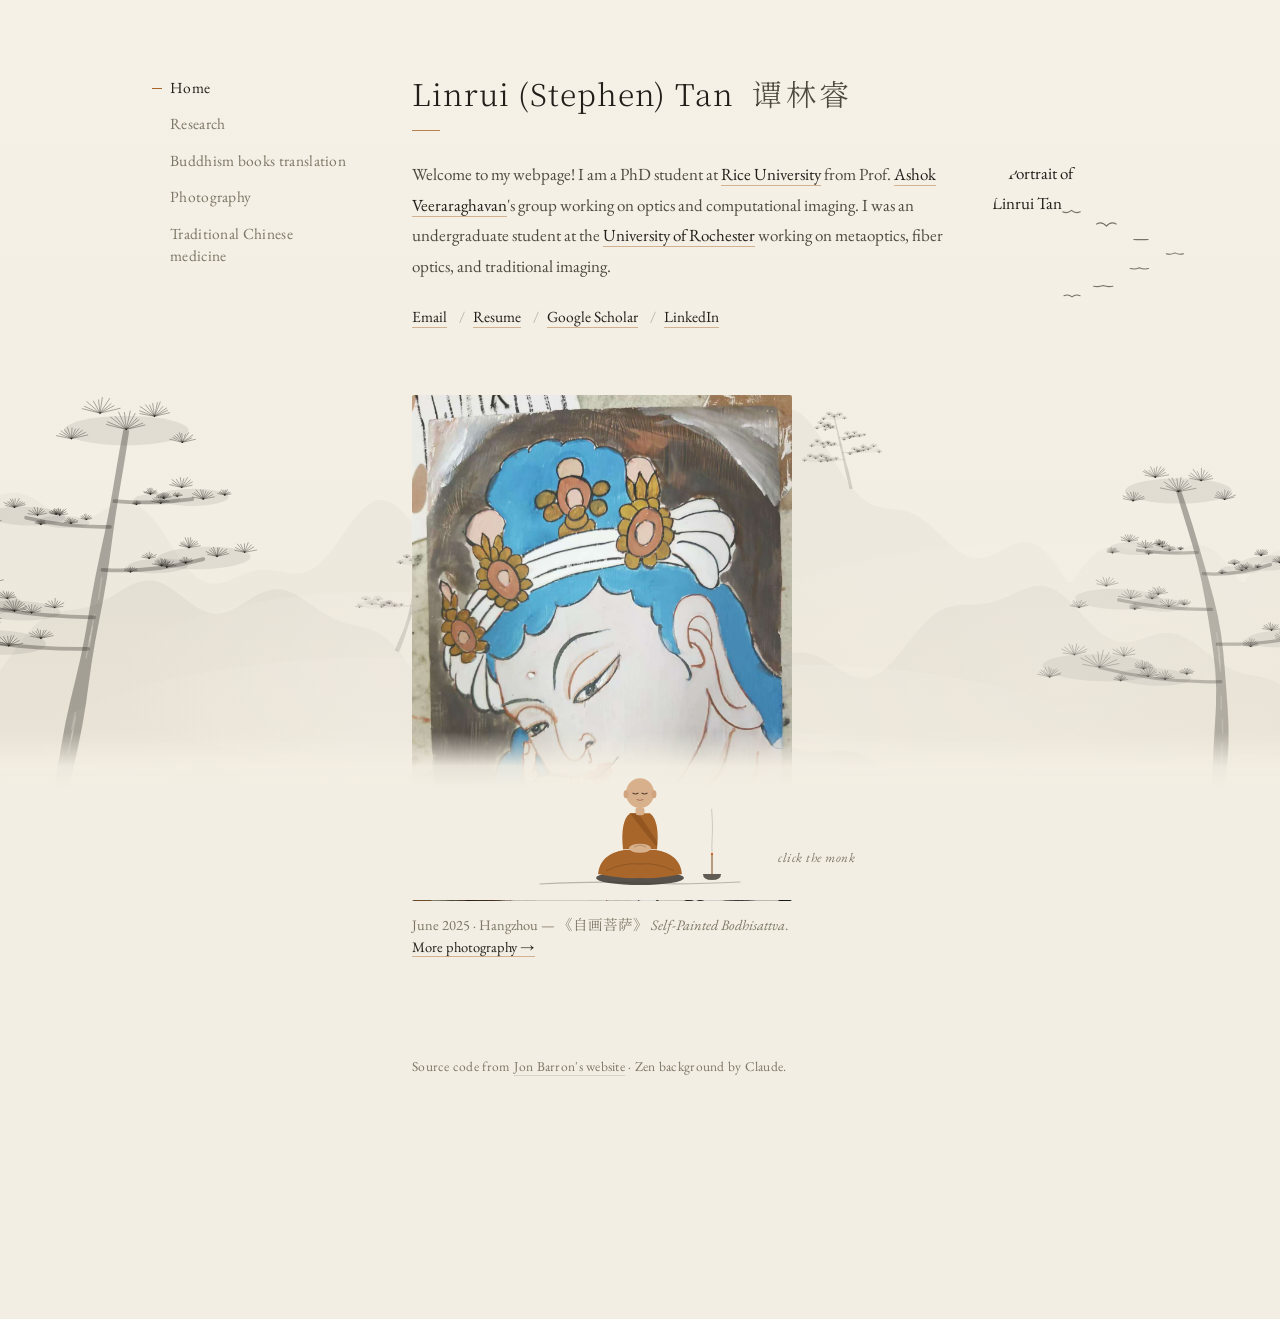
==== commit e6cb1942: "Add files via upload" ====
--- a/index.html
+++ b/index.html
@@ -6,6 +6,7 @@
     <meta name="description" content="PhD student at Rice University in Prof. Ashok Veeraraghavan's group working on optics and computational imaging.">
     <meta name="author" content="Linrui (Stephen) Tan">
     <meta name="viewport" content="width=device-width, initial-scale=1">
+    <script>/* opening plays once per visit; see zen.js */try{if(!sessionStorage.getItem('zen-entered')&&!matchMedia('(prefers-reduced-motion: reduce)').matches)document.documentElement.classList.add('zen-intro')}catch(e){}</script>
     <link rel="preconnect" href="https://fonts.googleapis.com">
     <link rel="preconnect" href="https://fonts.gstatic.com" crossorigin>
     <link href="https://fonts.googleapis.com/css2?family=Noto+Serif+SC:wght@300;400;500&family=EB+Garamond:ital,wght@0,400;0,500;1,400&display=swap" rel="stylesheet">
--- a/zen.css
+++ b/zen.css
@@ -52,6 +52,43 @@
   z-index: 0;
   pointer-events: none;
 }
+
+/* ---------- The opening (first visit of a session; driven by zen.js) ---------- */
+#zen-canvas { transform-origin: 50% 62%; will-change: transform; }
+
+#zen-intro {
+  position: fixed;
+  inset: 0;
+  width: 100%;
+  height: 100%;
+  z-index: 100;
+  pointer-events: none;            /* skipping is handled on the window */
+}
+
+/* Before the overlay is painted: closed eyes, so nothing flashes */
+html.zen-intro::after {
+  content: "";
+  position: fixed;
+  inset: 0;
+  z-index: 101;
+  background: #16130f;
+  animation: zen-failsafe 0.6s ease 7s forwards;
+}
+html.zen-intro.zen-ready::after { display: none; }
+
+/* Page content waits behind the closed eyes, then fades in as they open */
+html.zen-intro #content-wrapper,
+html.zen-intro #monk-band .monk-stage {
+  opacity: 0;
+  animation: zen-failsafe-show 0.8s ease 7s forwards;   /* if the script never runs */
+}
+html.zen-intro.zen-reveal #content-wrapper,
+html.zen-intro.zen-reveal #monk-band .monk-stage {
+  opacity: 1;
+  transition: opacity 1.8s ease;
+}
+@keyframes zen-failsafe      { to { opacity: 0; visibility: hidden; } }
+@keyframes zen-failsafe-show { to { opacity: 1; } }
 
 /* ---------- Links ---------- */
 a {
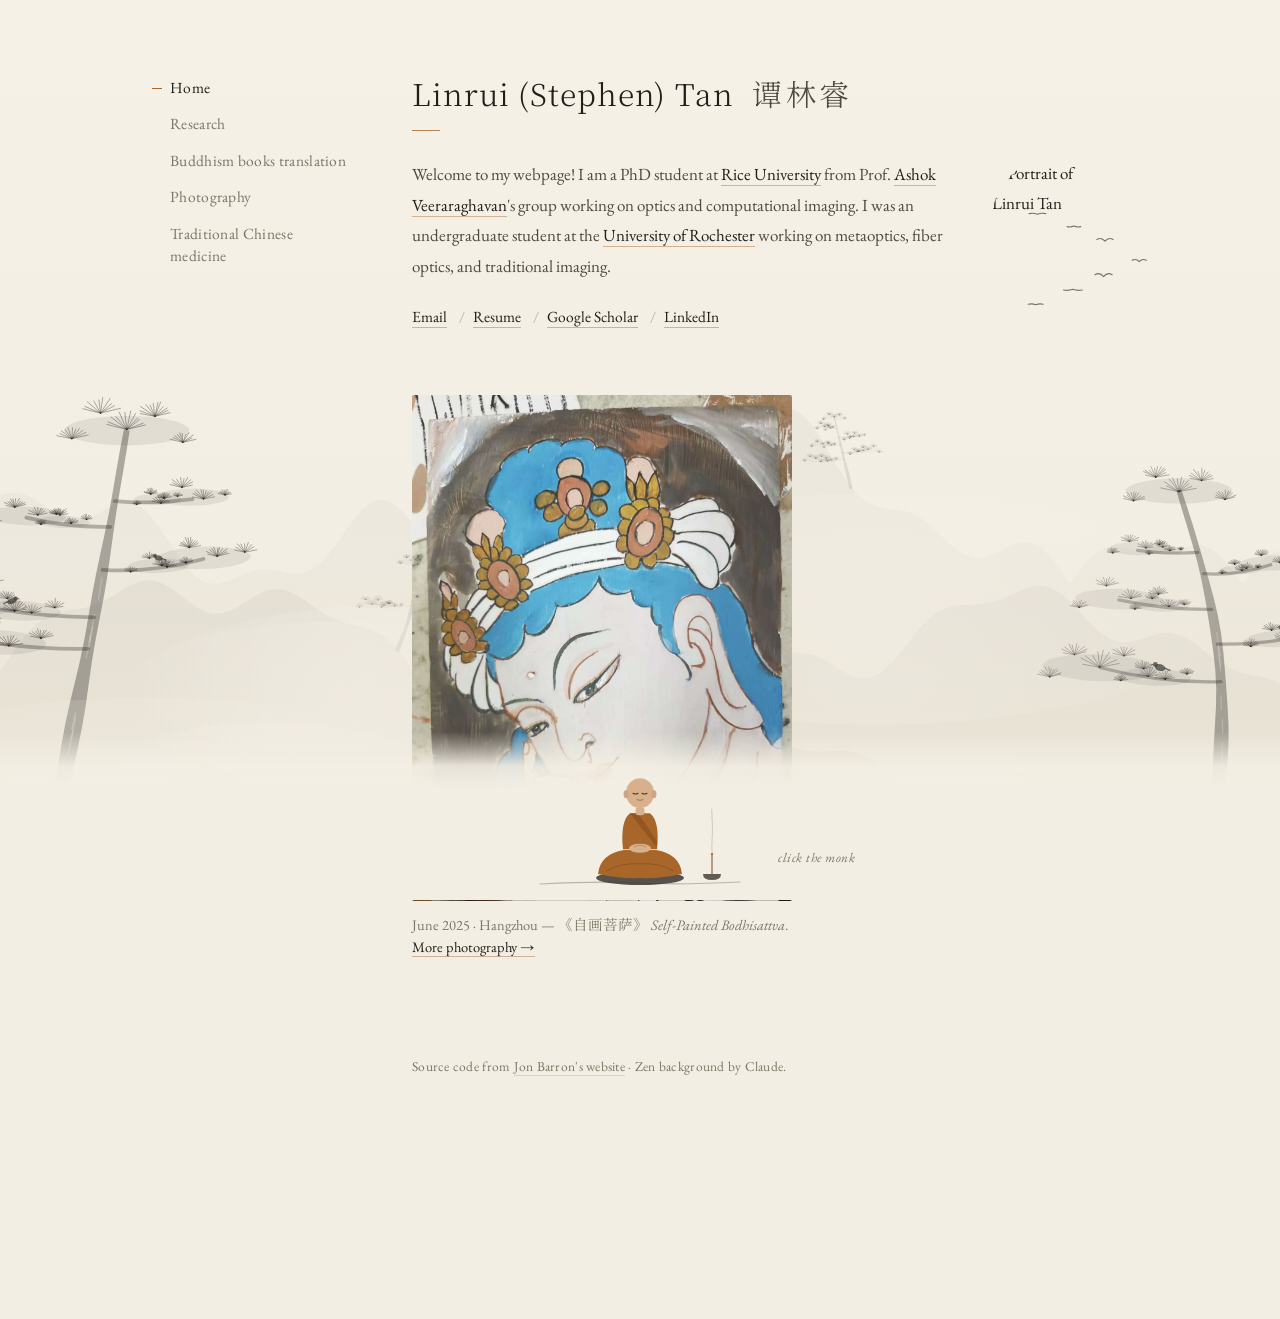
==== commit 6fcb3d6b: "Add files via upload" ====
--- a/index.html
+++ b/index.html
@@ -6,7 +6,7 @@
     <meta name="description" content="PhD student at Rice University in Prof. Ashok Veeraraghavan's group working on optics and computational imaging.">
     <meta name="author" content="Linrui (Stephen) Tan">
     <meta name="viewport" content="width=device-width, initial-scale=1">
-    <script>/* opening plays once per visit; see zen.js */try{if(!sessionStorage.getItem('zen-entered')&&!matchMedia('(prefers-reduced-motion: reduce)').matches)document.documentElement.classList.add('zen-intro')}catch(e){}</script>
+    <script>/* the opening: home page only, and only if the visit begins here; see zen.js */try{if(!sessionStorage.getItem('zen-entered')&&!matchMedia('(prefers-reduced-motion: reduce)').matches)document.documentElement.classList.add('zen-intro')}catch(e){}</script>
     <link rel="preconnect" href="https://fonts.googleapis.com">
     <link rel="preconnect" href="https://fonts.gstatic.com" crossorigin>
     <link href="https://fonts.googleapis.com/css2?family=Noto+Serif+SC:wght@300;400;500&family=EB+Garamond:ital,wght@0,400;0,500;1,400&display=swap" rel="stylesheet">
--- a/zen.css
+++ b/zen.css
@@ -718,3 +718,111 @@
     transition-duration: 0.01ms !important;
   }
 }
+
+/* =====================================================================
+   The jeweled stupa · 七圣财 (Buddhism translations page)
+   ===================================================================== */
+.treasures {
+  display: flex;
+  align-items: center;
+  gap: 36px;
+  margin: 40px 0 72px;
+}
+.stupa-figure {
+  position: relative;
+  flex: 0 0 280px;
+  width: 280px;
+  height: 340px;
+}
+.stupa-btn {
+  position: absolute;
+  left: 30px;
+  top: 0;
+  width: 220px;
+  height: 340px;
+  padding: 0;
+  border: none;
+  background: none;
+  cursor: pointer;
+  -webkit-tap-highlight-color: transparent;
+}
+.stupa-btn svg { display: block; width: 220px; height: 340px; overflow: visible; }
+.stupa-btn .jewel { transition: opacity 0.25s ease; }
+.stupa-btn .jewel.gone { opacity: 0; }
+.stupa-btn:hover .jewel:not(.gone) { filter: brightness(1.12); }
+.stupa-btn:active svg { transform: translateY(1px); }
+
+.fallen-jewel {
+  position: absolute;
+  left: 0;
+  top: 0;
+  width: 18px;
+  height: 18px;
+  pointer-events: none;
+  will-change: transform;
+  overflow: visible;
+}
+
+.treasure-panel { flex: 1; min-width: 0; min-height: 210px; }
+.t-title {
+  font-family: var(--serif-zh);
+  font-size: 22px;
+  font-weight: 400;
+  letter-spacing: 0.08em;
+  color: var(--ink);
+  margin-bottom: 16px;
+}
+.t-title-en {
+  display: block;
+  font-family: var(--serif-en);
+  font-size: 16px;
+  font-style: italic;
+  letter-spacing: 0.02em;
+  color: var(--ink-faint);
+  margin-top: 2px;
+}
+.t-body { padding-left: 18px; border-left: 1px solid var(--ochre); }
+.t-body.t-in { animation: t-in 0.7s ease both; }
+@keyframes t-in { from { opacity: 0; transform: translateY(6px); } to { opacity: 1; transform: none; } }
+.t-hint { font-size: 15.5px; font-style: italic; color: var(--ink-faint); }
+.t-card { display: flex; align-items: center; gap: 12px; margin-bottom: 10px; }
+.t-gem { width: 30px; height: 30px; flex-shrink: 0; overflow: visible; }
+.t-name {
+  font-family: var(--serif-zh);
+  font-size: 18px;
+  line-height: 1.5;
+  letter-spacing: 0.04em;
+  color: var(--ink);
+}
+.t-note { font-size: 13px; color: var(--ink-faint); letter-spacing: 0; }
+.t-en { font-size: 15px; font-style: italic; color: var(--ochre-ink); margin-top: 0 !important; }
+.t-text {
+  font-family: var(--serif-zh);
+  font-size: 15.5px;
+  line-height: 1.9;
+  color: var(--ink-soft);
+}
+.t-text-en {
+  font-size: 15.5px;
+  font-style: italic;
+  line-height: 1.6;
+  color: var(--ink-soft);
+  margin-top: 6px !important;
+}
+.gem-spark {
+  opacity: 0;
+  transform-box: fill-box;
+  transform-origin: center;
+  animation: gem-spark 6.5s ease-in-out infinite;
+}
+@keyframes gem-spark {
+  0%, 84%, 100% { opacity: 0; transform: scale(0.2) rotate(0deg); }
+  91% { opacity: 0.95; transform: scale(1) rotate(20deg); }
+}
+.t-count { font-size: 13.5px; color: var(--ink-faint); margin-top: 10px !important; }
+
+@media (max-width: 720px) {
+  .treasures { flex-direction: column; align-items: stretch; gap: 8px; margin: 28px 0 48px; }
+  .stupa-figure { align-self: center; }
+  .treasure-panel { min-height: 190px; }
+}
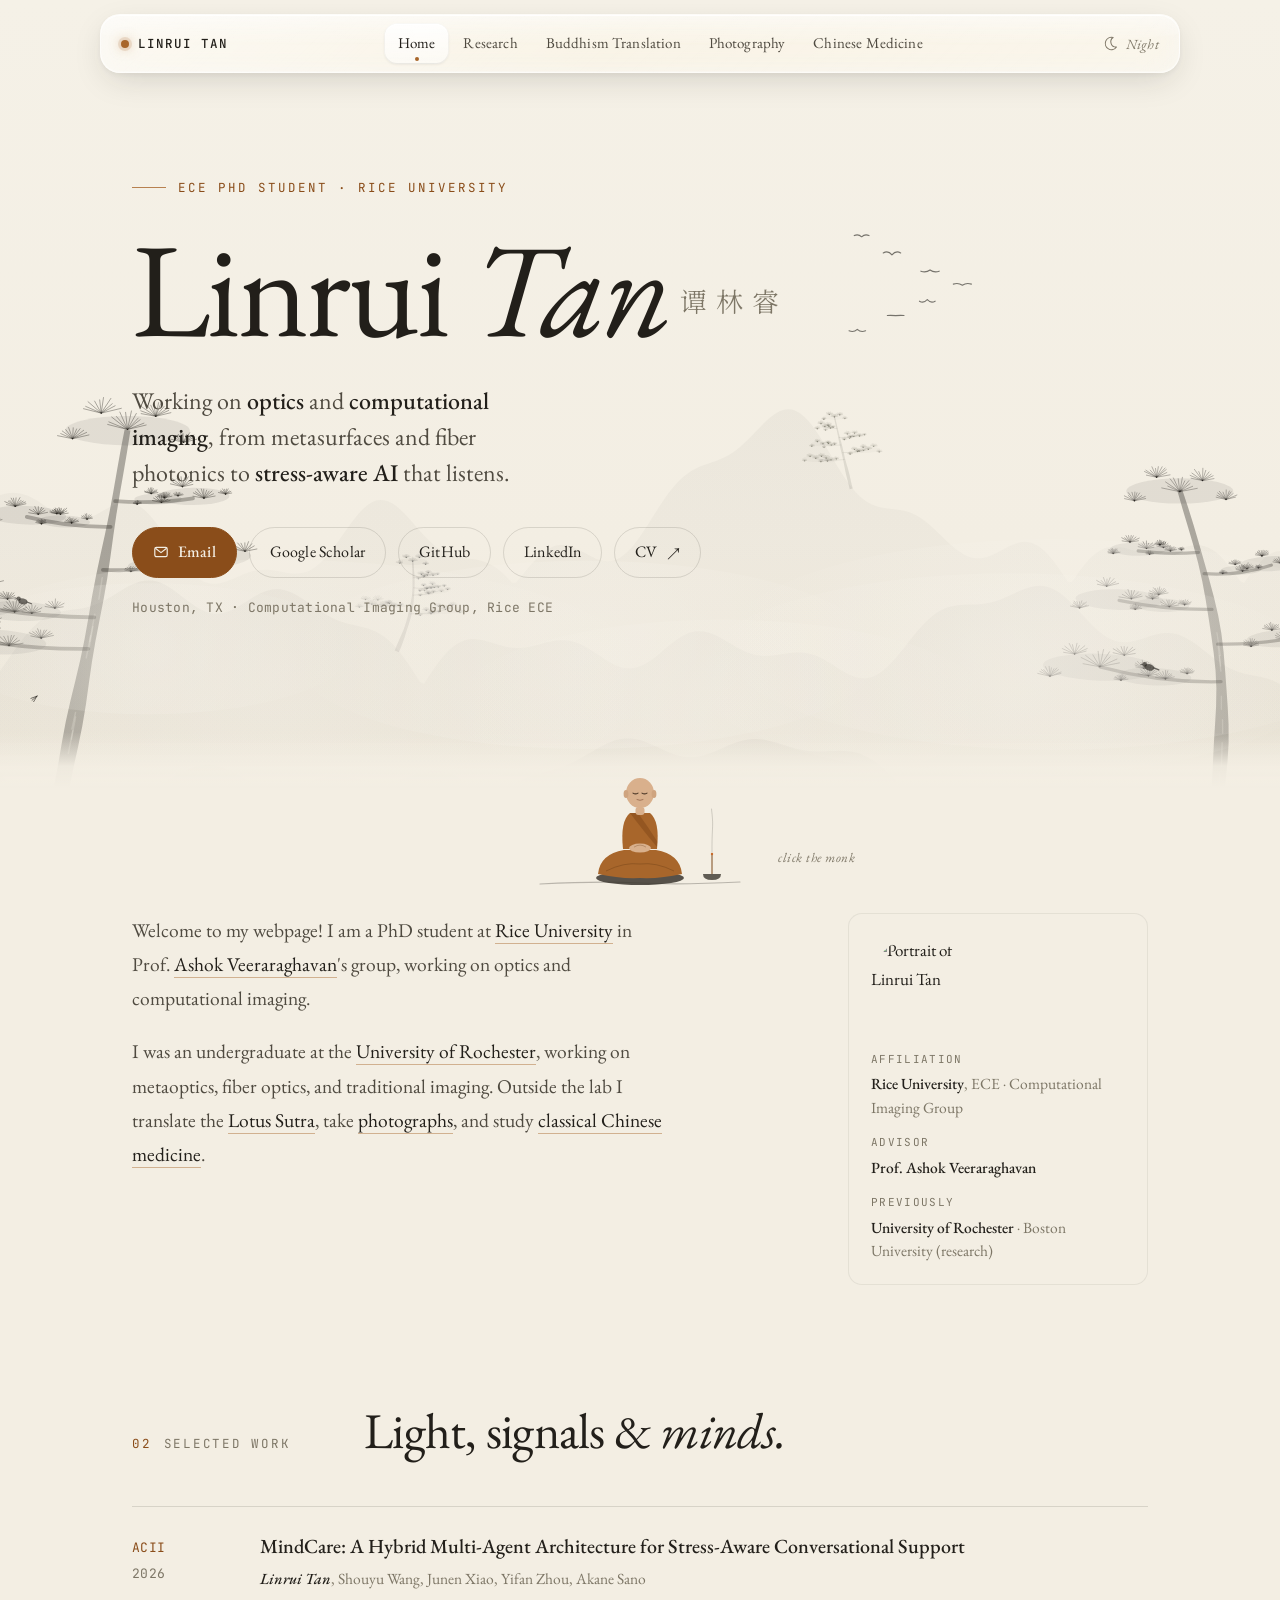
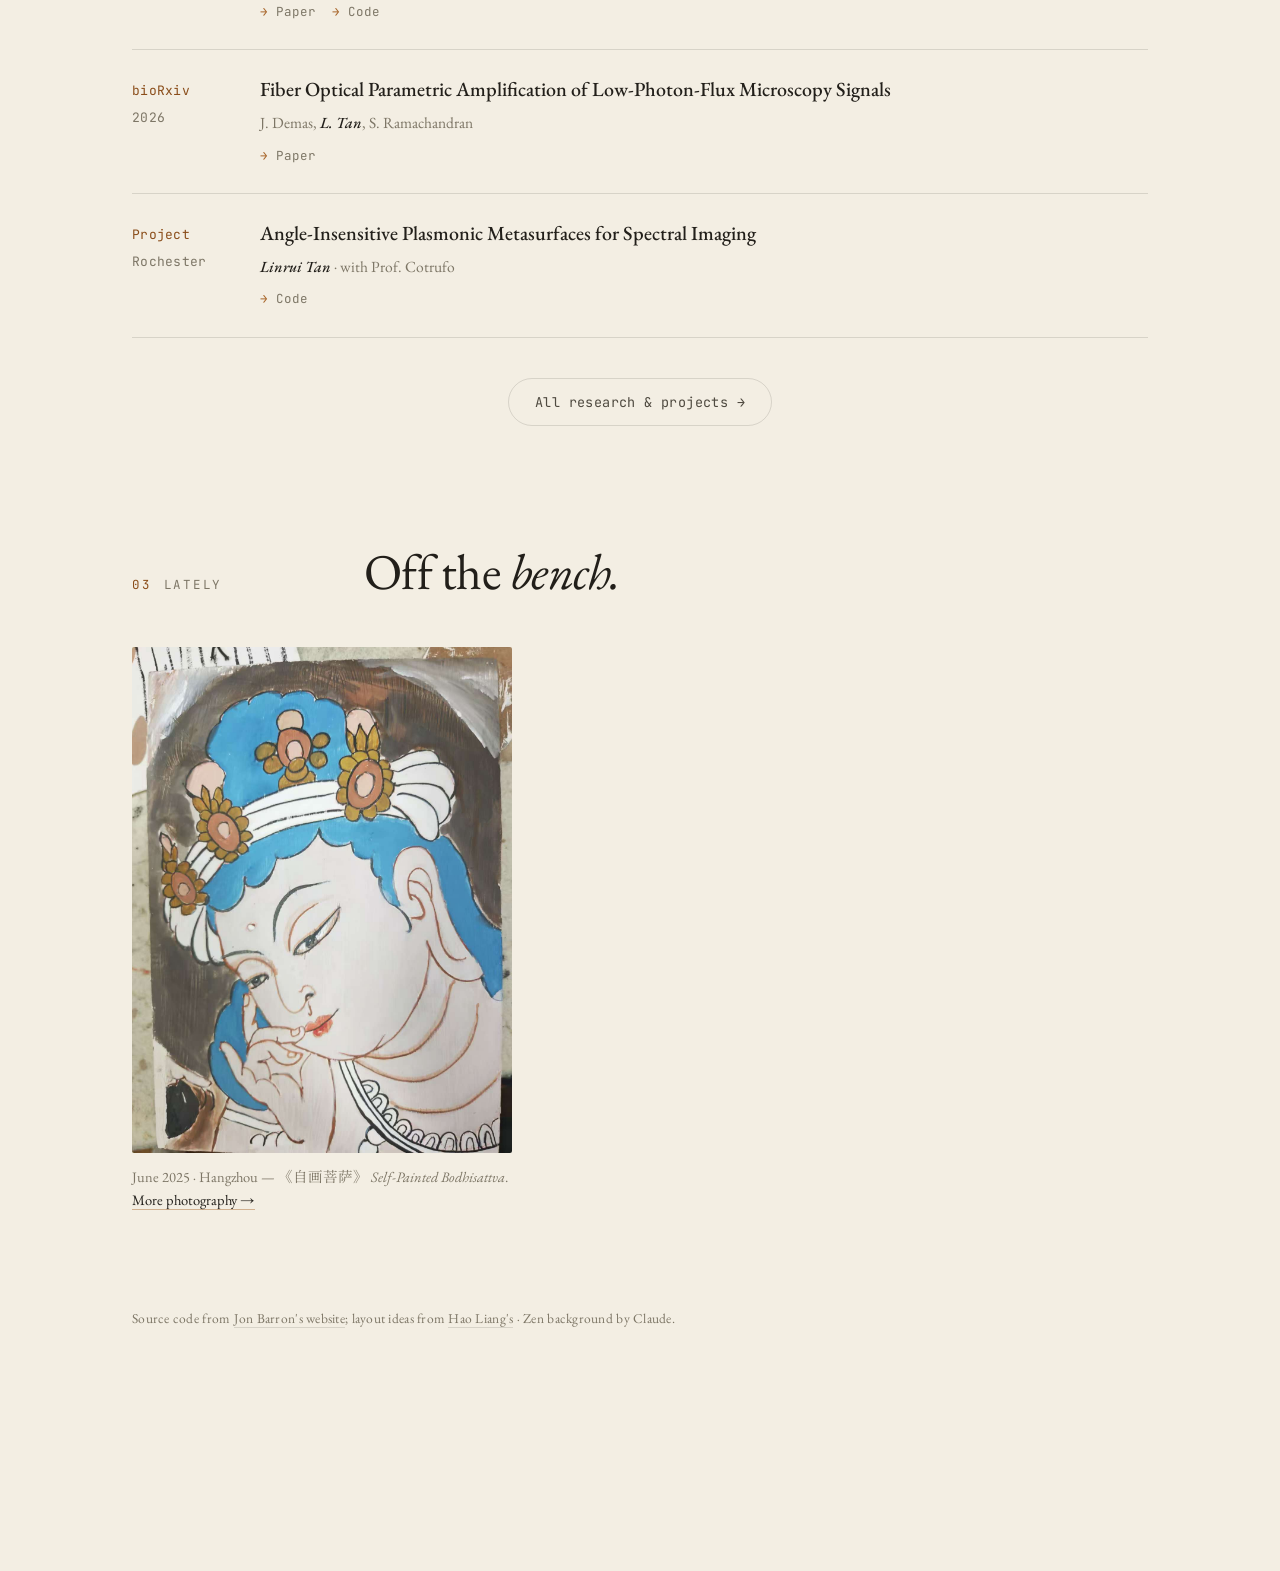
==== commit 06a93d7a: "Add files via upload" ====
--- a/index.html
+++ b/index.html
@@ -6,56 +6,133 @@
     <meta name="description" content="PhD student at Rice University in Prof. Ashok Veeraraghavan's group working on optics and computational imaging.">
     <meta name="author" content="Linrui (Stephen) Tan">
     <meta name="viewport" content="width=device-width, initial-scale=1">
+    <script>/* day or night, as last chosen; otherwise the system's */try{var t=localStorage.getItem('zen-theme');if(t)document.documentElement.setAttribute('data-theme',t)}catch(e){}</script>
     <script>/* the opening: home page only, and only if the visit begins here; see zen.js */try{if(!sessionStorage.getItem('zen-entered')&&!matchMedia('(prefers-reduced-motion: reduce)').matches)document.documentElement.classList.add('zen-intro')}catch(e){}</script>
     <link rel="preconnect" href="https://fonts.googleapis.com">
     <link rel="preconnect" href="https://fonts.gstatic.com" crossorigin>
-    <link href="https://fonts.googleapis.com/css2?family=Noto+Serif+SC:wght@300;400;500&family=EB+Garamond:ital,wght@0,400;0,500;1,400&display=swap" rel="stylesheet">
+    <link href="https://fonts.googleapis.com/css2?family=Noto+Serif+SC:wght@300;400;500&family=EB+Garamond:ital,wght@0,400;0,500;1,400;1,500&family=JetBrains+Mono:wght@400;500&display=swap" rel="stylesheet">
     <link rel="stylesheet" href="zen.css">
   </head>
 
   <body>
     <canvas id="zen-canvas" aria-hidden="true"></canvas>
+    <!-- ===== Top bar: liquid glass (琉璃); slides away while you read, returns when you scroll up ===== -->
+    <header class="topbar" id="topbar">
+      <div class="topbar-glass">
+        <a class="brand" href="index.html"><span class="brand-dot" aria-hidden="true"></span>LINRUI&nbsp;TAN</a>
+        <nav class="topbar-nav" id="topbar-nav" aria-label="Site pages">
+            <a href="index.html" class="topbar-link" aria-current="page">Home</a>
+            <a href="research.html" class="topbar-link">Research</a>
+            <a href="buddhism-books-translation.html" class="topbar-link">Buddhism Translation</a>
+            <a href="photography.html" class="topbar-link">Photography</a>
+            <a href="traditional-chinese-medicine.html" class="topbar-link">Chinese Medicine</a>
+        </nav>
+        <div class="topbar-tools">
+          <button class="theme-toggle" type="button" aria-pressed="false" aria-label="Switch to dark mode">
+            <svg class="moon" viewBox="0 0 16 16" aria-hidden="true"><path d="M10.8 1.6a6.6 6.6 0 1 0 3.6 10.2A5.6 5.6 0 0 1 10.8 1.6Z" fill="none" stroke="currentColor" stroke-width="1.1" stroke-linejoin="round"/></svg>
+            <svg class="sun" viewBox="0 0 16 16" aria-hidden="true"><circle cx="8" cy="8" r="3.2" fill="none" stroke="currentColor" stroke-width="1.1"/><path d="M8 1v2M8 13v2M1 8h2M13 8h2M3 3l1.4 1.4M11.6 11.6 13 13M3 13l1.4-1.4M11.6 4.4 13 3" stroke="currentColor" stroke-width="1.1" stroke-linecap="round"/></svg>
+            <span class="theme-label">Night</span>
+          </button>
+          <button class="menu-btn" type="button" aria-expanded="false" aria-controls="topbar-nav" aria-label="Open menu">
+            <span></span><span></span>
+          </button>
+        </div>
+      </div>
+    </header>
 
     <div id="content-wrapper">
       <div class="site-layout">
-        <aside class="site-sidebar" aria-label="Page navigation">
-          <nav class="site-nav" aria-label="Site pages">
-            <ul class="site-nav-list">
-              <li><a href="index.html" class="site-nav-link" aria-current="page">Home</a></li>
-              <li><a href="research.html" class="site-nav-link">Research</a></li>
-              <li><a href="buddhism-books-translation.html" class="site-nav-link">Buddhism books translation</a></li>
-              <li><a href="photography.html" class="site-nav-link">Photography</a></li>
-              <li><a href="traditional-chinese-medicine.html" class="site-nav-link">Traditional Chinese medicine</a></li>
-            </ul>
-          </nav>
-        </aside>
 
         <main class="site-main">
-          <h1 class="name">Linrui (Stephen) Tan<span class="name-zh" lang="zh-CN">谭林睿</span></h1>
-
-          <div class="profile-container">
-            <div class="profile-text">
-              <p>
-                Welcome to my webpage! I am a PhD student at <a href="https://www.rice.edu/">Rice University</a> from Prof. <a href="https://profiles.rice.edu/faculty/ashok-veeraraghavan">Ashok Veeraraghavan</a>'s group working on optics and computational imaging. I was an undergraduate student at the <a href="https://www.rochester.edu/">University of Rochester</a> working on metaoptics, fiber optics, and traditional imaging.
-              </p>
-              <div class="links">
-                <a href="mailto:ltan13@u.rochester.edu">Email</a><span class="sep">/</span><a href="data/Resume_Linrui（Stephen） Tan.pdf">Resume</a><span class="sep">/</span><a href="https://scholar.google.com/citations?hl=zh-CN&amp;user=gWU2aNUAAAAJ">Google Scholar</a><span class="sep">/</span><a href="https://www.linkedin.com/in/linrui-tan-stephen/">LinkedIn</a>
+          <!-- ===== Hero ===== -->
+          <section class="hero" aria-labelledby="hero-name">
+            <p class="eyebrow">ECE PhD Student · Rice University</p>
+            <h1 class="hero-name" id="hero-name">Linrui <span class="it">Tan</span><span class="hero-zh" lang="zh-CN">谭林睿</span></h1>
+            <p class="tagline">Working on <b>optics</b> and <b>computational imaging</b>, from metasurfaces and fiber photonics to <b>stress-aware AI</b> that listens.</p>
+            <div class="cta">
+              <a class="pill pill--solid" href="mailto:ltan13@u.rochester.edu"><svg viewBox="0 0 16 16" aria-hidden="true"><rect x="1.8" y="3.3" width="12.4" height="9.4" rx="1.6" fill="none" stroke="currentColor" stroke-width="1.2"/><path d="m2.4 4.2 5.6 4.4 5.6-4.4" fill="none" stroke="currentColor" stroke-width="1.2" stroke-linejoin="round"/></svg>Email</a>
+              <a class="pill" href="https://scholar.google.com/citations?hl=zh-CN&amp;user=gWU2aNUAAAAJ">Google Scholar</a>
+              <a class="pill" href="https://github.com/linruitan">GitHub</a>
+              <a class="pill" href="https://www.linkedin.com/in/linrui-tan-stephen/">LinkedIn</a>
+              <a class="pill" href="data/Resume_Linrui（Stephen） Tan.pdf">CV <span aria-hidden="true">↗</span></a>
+            </div>
+            <p class="hero-meta">Houston, TX · Computational Imaging Group, Rice ECE</p>
+          </section>
+
+          <!-- ===== 01 About ===== -->
+          <section class="sec" id="about">
+            <div class="sec-head">
+              <p class="sec-label"><span class="num">01</span>About</p>
+              <h2 class="sec-title">Seeing more with <span class="it">light.</span></h2>
+            </div>
+            <div class="about-grid">
+              <div class="bio">
+                <p>Welcome to my webpage! I am a PhD student at <a href="https://www.rice.edu/">Rice University</a> in Prof. <a href="https://profiles.rice.edu/faculty/ashok-veeraraghavan">Ashok Veeraraghavan</a>'s group, working on optics and computational imaging.</p>
+                <p>I was an undergraduate at the <a href="https://www.rochester.edu/">University of Rochester</a>, working on metaoptics, fiber optics, and traditional imaging. Outside the lab I translate the <a href="buddhism-books-translation.html">Lotus Sutra</a>, take <a href="photography.html">photographs</a>, and study <a href="traditional-chinese-medicine.html">classical Chinese medicine</a>.</p>
               </div>
-            </div>
-            <div class="profile-img-wrap">
-              <a href="images/linruitan.jpg"><img src="images/linruitan.jpg" alt="Portrait of Linrui Tan"></a>
-            </div>
-          </div>
-
-          <div class="home-photo-feature">
-            <figure>
-              <a href="photography.html"><img src="Photography/%E8%87%AA%E7%94%BB%E8%8F%A9%E8%90%A8.jpg" alt="Self-painted bodhisattva portrait, Hangzhou, June 2025"></a>
-              <figcaption>June 2025 · Hangzhou — <span lang="zh-CN">《自画菩萨》</span> <em>Self-Painted Bodhisattva</em>. <a href="photography.html">More photography →</a></figcaption>
-            </figure>
-          </div>
+              <aside class="facts" aria-label="At a glance">
+                <img class="facts-portrait" src="images/linruitan.jpg" alt="Portrait of Linrui Tan">
+                <p class="k">Affiliation</p>
+                <p class="v"><b>Rice University</b>, ECE · Computational Imaging Group</p>
+                <p class="k">Advisor</p>
+                <p class="v"><b>Prof. Ashok Veeraraghavan</b></p>
+                <p class="k">Previously</p>
+                <p class="v"><b>University of Rochester</b> · Boston University (research)</p>
+              </aside>
+            </div>
+          </section>
+
+          <!-- ===== 02 Selected work: a ruled list, venue on the left ===== -->
+          <section class="sec" id="work">
+            <div class="sec-head">
+              <p class="sec-label"><span class="num">02</span>Selected Work</p>
+              <h2 class="sec-title">Light, signals &amp; <span class="it">minds.</span></h2>
+            </div>
+            <div class="pubs">
+              <article class="pub">
+                <p class="pub-venue">ACII<span class="yr">2026</span></p>
+                <div>
+                  <h3 class="pub-title"><a href="https://ieeexplore.ieee.org/document/11712105">MindCare: A Hybrid Multi-Agent Architecture for Stress-Aware Conversational Support</a></h3>
+                  <p class="pub-auth"><span class="me">Linrui Tan</span>, Shouyu Wang, Junen Xiao, Yifan Zhou, Akane Sano</p>
+                  <p class="pub-links"><a href="https://ieeexplore.ieee.org/document/11712105">Paper</a><a href="https://github.com/linruitan/Conversational-Based-Mental-Health-Chatbot">Code</a></p>
+                </div>
+              </article>
+              <article class="pub">
+                <p class="pub-venue">bioRxiv<span class="yr">2026</span></p>
+                <div>
+                  <h3 class="pub-title"><a href="https://pmc.ncbi.nlm.nih.gov/articles/PMC13060285/">Fiber Optical Parametric Amplification of Low-Photon-Flux Microscopy Signals</a></h3>
+                  <p class="pub-auth">J. Demas, <span class="me">L. Tan</span>, S. Ramachandran</p>
+                  <p class="pub-links"><a href="https://pmc.ncbi.nlm.nih.gov/articles/PMC13060285/">Paper</a></p>
+                </div>
+              </article>
+              <article class="pub">
+                <p class="pub-venue">Project<span class="yr">Rochester</span></p>
+                <div>
+                  <h3 class="pub-title"><a href="research.html#topic=metaoptics">Angle-Insensitive Plasmonic Metasurfaces for Spectral Imaging</a></h3>
+                  <p class="pub-auth"><span class="me">Linrui Tan</span> · with Prof. Cotrufo</p>
+                  <p class="pub-links"><a href="https://github.com/linruitan/linruitan.github.io/tree/main/angle-insensitive%20plasmonic%20metasurface">Code</a></p>
+                </div>
+              </article>
+            </div>
+            <p class="more"><a href="research.html">All research &amp; projects <span aria-hidden="true">→</span></a></p>
+          </section>
+
+          <!-- ===== 03 Lately ===== -->
+          <section class="sec" id="lately">
+            <div class="sec-head">
+              <p class="sec-label"><span class="num">03</span>Lately</p>
+              <h2 class="sec-title">Off the <span class="it">bench.</span></h2>
+            </div>
+            <div class="home-photo-feature">
+              <figure>
+                <a href="photography.html"><img src="Photography/%E8%87%AA%E7%94%BB%E8%8F%A9%E8%90%A8.jpg" alt="Self-painted bodhisattva portrait, Hangzhou, June 2025" loading="lazy"></a>
+                <figcaption>June 2025 · Hangzhou — <span lang="zh-CN">《自画菩萨》</span> <em>Self-Painted Bodhisattva</em>. <a href="photography.html">More photography →</a></figcaption>
+              </figure>
+            </div>
+          </section>
 
           <footer>
-            Source code from <a href="https://github.com/jonbarron/jonbarron_website">Jon Barron's website</a> · Zen background by Claude.
+            Source code from <a href="https://github.com/jonbarron/jonbarron_website">Jon Barron's website</a>; layout ideas from <a href="https://hliang2.github.io/">Hao Liang's</a> · Zen background by Claude.
           </footer>
         </main>
       </div>
--- a/zen.css
+++ b/zen.css
@@ -20,9 +20,56 @@
 
   --serif-en: 'EB Garamond', Georgia, 'Times New Roman', serif;
   --serif-zh: 'Noto Serif SC', 'Songti SC', 'STSong', serif;
+  --mono:     'JetBrains Mono', ui-monospace, 'SFMono-Regular', Menlo, monospace;
 
   --band-h: 168px;         /* height of the monk band (home page) */
+
+  /* used where a colour needs transparency, and by the canvas (zen.js) */
+  --paper-rgb:  243, 238, 227;
+  --card-hover: rgba(255, 252, 245, 0.62);
+  --chip-bg:    rgba(34, 31, 26, 0.05);
+  --img-dim:    none;
+  --cv-paper-1: #f5f1e7;
+  --cv-paper-2: #f3eee3;
+  --cv-paper-3: #ede6d6;
+  --cv-mount:   46, 44, 38;
+  --cv-ink:     34, 31, 26;
+  --cv-mist:    246, 242, 234;
+  --cv-ink-k:   1;
+  --cv-mount-k: 1;
   color-scheme: light;
+}
+
+/* ---------- Night: ink paper, moonlit mountains ---------- */
+@media (prefers-color-scheme: dark) {
+  :root:not([data-theme="light"]) {
+    --paper: #16140f; --paper-deep: #221f19;
+    --ink: #ece4d3; --ink-soft: #c7beac; --ink-faint: #958c7b;
+    --line: rgba(236, 228, 211, 0.15); --line-soft: rgba(236, 228, 211, 0.08);
+    --ochre: #c98447; --ochre-ink: #e0a466;
+    --paper-rgb: 22, 20, 15;
+    --card-hover: rgba(236, 228, 211, 0.045);
+    --chip-bg: rgba(236, 228, 211, 0.06);
+    --img-dim: brightness(0.9) saturate(0.92);
+    --cv-paper-1: #12110d; --cv-paper-2: #16140f; --cv-paper-3: #1c1913;
+    --cv-mount: 196, 186, 164; --cv-ink: 214, 204, 184; --cv-mist: 40, 36, 30;
+    --cv-ink-k: 1.15; --cv-mount-k: 0.85;
+    color-scheme: dark;
+  }
+}
+:root[data-theme="dark"] {
+  --paper: #16140f; --paper-deep: #221f19;
+  --ink: #ece4d3; --ink-soft: #c7beac; --ink-faint: #958c7b;
+  --line: rgba(236, 228, 211, 0.15); --line-soft: rgba(236, 228, 211, 0.08);
+  --ochre: #c98447; --ochre-ink: #e0a466;
+  --paper-rgb: 22, 20, 15;
+  --card-hover: rgba(236, 228, 211, 0.045);
+  --chip-bg: rgba(236, 228, 211, 0.06);
+  --img-dim: brightness(0.9) saturate(0.92);
+  --cv-paper-1: #12110d; --cv-paper-2: #16140f; --cv-paper-3: #1c1913;
+  --cv-mount: 196, 186, 164; --cv-ink: 214, 204, 184; --cv-mist: 40, 36, 30;
+  --cv-ink-k: 1.15; --cv-mount-k: 0.85;
+  color-scheme: dark;
 }
 
 *, *::before, *::after { box-sizing: border-box; }
@@ -78,11 +125,13 @@
 
 /* Page content waits behind the closed eyes, then fades in as they open */
 html.zen-intro #content-wrapper,
+html.zen-intro .topbar,
 html.zen-intro #monk-band .monk-stage {
   opacity: 0;
   animation: zen-failsafe-show 0.8s ease 7s forwards;   /* if the script never runs */
 }
 html.zen-intro.zen-reveal #content-wrapper,
+html.zen-intro.zen-reveal .topbar,
 html.zen-intro.zen-reveal #monk-band .monk-stage {
   opacity: 1;
   transition: opacity 1.8s ease;
@@ -387,7 +436,7 @@
   max-height: calc(100vh - 32px);
   overflow: visible;
 }
-.photo-lightbox::backdrop { background: rgba(243, 238, 227, 0.94); }
+.photo-lightbox::backdrop { background: rgba(var(--paper-rgb), 0.95); }
 .photo-lightbox-glass {
   position: relative;
   margin: auto;
@@ -497,7 +546,7 @@
 .tcm-table th {
   font-weight: 500;
   color: var(--ink);
-  border-bottom: 1px solid rgba(34, 31, 26, 0.35);
+  border-bottom: 1px solid var(--ink-faint);
 }
 .tcm-th-en {
   display: block;
@@ -552,8 +601,8 @@
   align-items: flex-end;
   /* mist edge on top, then solid paper */
   background: linear-gradient(to bottom,
-              rgba(243, 238, 227, 0) 0,
-              rgba(243, 238, 227, 0.92) 34px,
+              rgba(var(--paper-rgb), 0) 0,
+              rgba(var(--paper-rgb), 0.92) 34px,
               var(--paper) 56px);
   pointer-events: none;           /* only the monk & quote take clicks */
 }
@@ -826,3 +875,707 @@
   .stupa-figure { align-self: center; }
   .treasure-panel { min-height: 190px; }
 }
+
+/* =====================================================================
+   Night mode details: inline SVG drawn in ink follows the theme
+   ===================================================================== */
+.enso path { stroke: var(--ink); }
+#monk-btn svg [stroke="#221f1a"] { stroke: var(--ink); }
+.stupa-btn svg [fill="#e9e1cf"], .stupa-btn svg [fill="#efe8d8"], .stupa-btn svg [fill="#e2d8c3"] { fill: var(--paper-deep); }
+.stupa-btn svg [stroke="#221f1a"] { stroke: var(--ink); }
+img { filter: var(--img-dim); }
+.profile-img-wrap img { filter: saturate(0.85) var(--img-dim); }
+
+/* ---------- Day / night toggle (in the sidebar) ---------- */
+.theme-toggle {
+  display: inline-flex;
+  align-items: center;
+  gap: 8px;
+  margin-top: 28px;
+  padding: 4px 0 4px 18px;
+  border: none;
+  background: none;
+  cursor: pointer;
+  font-family: var(--serif-en);
+  font-size: 14.5px;
+  font-style: italic;
+  letter-spacing: 0.02em;
+  color: var(--ink-faint);
+  transition: color 0.3s ease;
+}
+.theme-toggle:hover { color: var(--ink); }
+.theme-toggle svg { width: 15px; height: 15px; }
+.theme-toggle .moon { display: inline; }
+.theme-toggle .sun { display: none; }
+.theme-toggle[aria-pressed="true"] .moon { display: none; }
+.theme-toggle[aria-pressed="true"] .sun { display: inline; }
+@media (max-width: 720px) {
+  .theme-toggle { margin-top: 10px; padding-left: 0; }
+}
+
+/* =====================================================================
+   Research cards
+   Hierarchy, top to bottom: venue tag (small, coloured) → title (largest,
+   ink) → authors (you in ink, others faint) → affiliation (italic, faint)
+   → one or two lines of description → buttons (small, quiet until hover).
+   ===================================================================== */
+.rfilter {
+  display: flex;
+  flex-wrap: wrap;
+  gap: 8px;
+  margin: 0 0 28px;
+}
+.rchip {
+  display: inline-flex;
+  align-items: baseline;
+  gap: 6px;
+  padding: 5px 14px 6px;
+  border: 1px solid var(--line);
+  border-radius: 999px;
+  background: none;
+  cursor: pointer;
+  font-family: var(--serif-en);
+  font-size: 15px;
+  line-height: 1.2;
+  color: var(--ink-soft);
+  transition: color .25s ease, background-color .25s ease, border-color .25s ease;
+}
+.rchip:hover { color: var(--ink); border-color: var(--ink-faint); }
+.rchip[aria-pressed="true"] { color: var(--paper); background: var(--ink); border-color: var(--ink); }
+.rchip .n { font-size: 12.5px; opacity: .65; font-variant-numeric: tabular-nums; }
+
+.rcards { display: flex; flex-direction: column; gap: 6px; }
+
+.rcard {
+  display: grid;
+  grid-template-columns: 216px 1fr;
+  gap: 28px;
+  align-items: start;
+  padding: 22px;
+  margin: 0 -22px;
+  border-radius: 8px;
+  transition: background-color .35s ease, opacity .35s ease, transform .35s ease;
+}
+.rcard:hover, .rcard:focus-within { background: var(--card-hover); }
+.rcard[hidden] { display: none; }
+.rcard.is-entering { opacity: 0; transform: translateY(6px); }
+
+/* media: poster underneath, the hover layer fades in over it */
+.rcard-media {
+  position: relative;
+  display: block;
+  aspect-ratio: 16 / 10;
+  overflow: hidden;
+  border: none;
+  border-radius: 4px;
+  background: var(--paper-deep);
+  box-shadow: 0 0 0 1px var(--line-soft);
+}
+.rcard-media img, .rcard-media video {
+  position: absolute;
+  inset: 0;
+  width: 100%;
+  height: 100%;
+  object-fit: cover;
+  display: block;
+  transition: transform .9s cubic-bezier(.2,.7,.2,1), opacity .45s ease;
+}
+.rcard-poster--contain { object-fit: contain !important; background: #fff; }
+.rcard-hover { opacity: 0; }
+.rcard.is-playing .rcard-hover { opacity: 1; }
+.rcard:hover .rcard-media img,
+.rcard:hover .rcard-media video { transform: scale(1.035); }
+.rcard-media::after {      /* a small cue that the preview moves */
+  content: "";
+  position: absolute;
+  right: 8px;
+  bottom: 8px;
+  width: 7px;
+  height: 7px;
+  border-radius: 50%;
+  background: var(--ochre);
+  box-shadow: 0 0 0 3px rgba(var(--paper-rgb), .8);
+  opacity: 0;
+  transition: opacity .3s ease;
+}
+.rcard.has-hover .rcard-media::after { opacity: .9; }
+.rcard.has-hover.is-playing .rcard-media::after { opacity: 0; }
+
+/* text */
+.rcard-body { min-width: 0; }
+.rcard-meta {
+  display: flex;
+  flex-wrap: wrap;
+  align-items: center;
+  gap: 4px 10px;
+  margin-bottom: 8px;
+}
+.venue {
+  display: inline-block;
+  padding: 2px 9px 3px;
+  border-radius: 4px;
+  font-family: var(--serif-en);
+  font-size: 12.5px;
+  font-weight: 500;
+  letter-spacing: .08em;
+  line-height: 1.35;
+  text-transform: uppercase;
+}
+.venue--conf    { color: var(--paper); background: var(--ochre-ink); }
+.venue--journal { color: var(--paper); background: var(--ink-soft); }
+.venue--preprint{ color: var(--ochre-ink); box-shadow: inset 0 0 0 1px var(--ochre); }
+.venue--project { color: var(--ink-faint); box-shadow: inset 0 0 0 1px var(--line); }
+.venue-note { font-size: 14px; font-style: italic; color: var(--ink-faint); }
+
+.rcard-title {
+  font-family: var(--serif-en);
+  font-size: 21px;
+  font-weight: 500;
+  line-height: 1.32;
+  letter-spacing: .005em;
+  margin: 0 0 6px;
+  text-wrap: balance;
+}
+.rcard-title a { color: var(--ink); border: none; }
+.rcard-title a:hover, .rcard:hover .rcard-title a { color: var(--ochre-ink); }
+
+.rcard-authors { font-size: 15.5px; line-height: 1.55; color: var(--ink-faint); }
+.rcard-authors .me {
+  color: var(--ink);
+  font-weight: 500;
+  background-image: linear-gradient(var(--ochre), var(--ochre));
+  background-size: 100% 1px;
+  background-position: 0 95%;
+  background-repeat: no-repeat;
+}
+.rcard-org { font-size: 14.5px; font-style: italic; line-height: 1.5; color: var(--ink-faint); margin-top: 0 !important; }
+.rcard-desc {
+  font-size: 16px;
+  line-height: 1.65;
+  color: var(--ink-soft);
+  margin-top: 10px !important;
+  display: -webkit-box;
+  -webkit-line-clamp: 3;
+  -webkit-box-orient: vertical;
+  overflow: hidden;
+}
+.rcard:hover .rcard-desc, .rcard:focus-within .rcard-desc { -webkit-line-clamp: unset; }
+
+.rcard-links { display: flex; flex-wrap: wrap; gap: 8px; margin-top: 14px; }
+.rbtn {
+  display: inline-flex;
+  align-items: center;
+  gap: 6px;
+  padding: 4px 12px 5px 10px;
+  border: 1px solid var(--line);
+  border-radius: 999px;
+  font-size: 14px;
+  line-height: 1.25;
+  letter-spacing: .02em;
+  color: var(--ink-soft);
+  transition: color .25s ease, border-color .25s ease, background-color .25s ease, transform .25s ease;
+}
+.rbtn svg { width: 14px; height: 14px; flex-shrink: 0; }
+.rbtn:hover {
+  color: var(--paper);
+  background: var(--ochre-ink);
+  border-color: var(--ochre-ink);
+  transform: translateY(-1px);
+}
+.rcards-empty { font-style: italic; color: var(--ink-faint); padding: 20px 0; }
+
+/* service, below the cards */
+.service-row { display: flex; gap: 28px; align-items: flex-start; }
+.service-row .enso { flex-shrink: 0; margin-top: 4px; }
+.service-title { font-size: 19px; font-weight: 500; color: var(--ink); }
+
+@media (max-width: 720px) {
+  .rcard { grid-template-columns: 1fr; gap: 14px; padding: 16px; margin: 0 -16px; }
+  .rcard-media { aspect-ratio: 16 / 9; }
+  .rcard-title { font-size: 19px; }
+  .rcard-desc { -webkit-line-clamp: unset; }
+  .service-row { gap: 18px; }
+}
+
+
+/* =====================================================================
+   Layout without the sidebar: one centred column under a top bar
+   ===================================================================== */
+#content-wrapper { padding-top: 128px; }
+.site-layout { display: block; max-width: 1080px; padding: 0 32px; }
+.site-main { max-width: 900px; margin: 0 auto; }
+.site-main:has(.hero) { max-width: 1040px; }
+
+/* =====================================================================
+   The top bar — liquid glass (琉璃)
+   A frosted, slightly saturated pane with a bright upper rim and a soft
+   sheen, so the landscape shows through as if through glazed glass.
+   It slides up out of the way while you read and returns when you
+   scroll back up.
+   ===================================================================== */
+.topbar {
+  position: fixed;
+  top: 14px;
+  left: 0;
+  right: 0;
+  z-index: 60;
+  padding: 0 14px;
+  pointer-events: none;                 /* only the glass itself takes clicks */
+  transition: transform .55s cubic-bezier(.2,.8,.2,1), opacity .4s ease;
+}
+.topbar.is-hidden { transform: translateY(calc(-100% - 22px)); }
+
+.topbar-glass {
+  pointer-events: auto;
+  position: relative;
+  max-width: 1080px;
+  margin: 0 auto;
+  display: flex;
+  align-items: center;
+  gap: 18px;
+  padding: 9px 10px 9px 20px;
+  border-radius: 20px;
+  isolation: isolate;
+  background:
+    linear-gradient(135deg, rgba(255,255,255,.58) 0%, rgba(255,255,255,.22) 48%, rgba(255,255,255,.36) 100%);
+  -webkit-backdrop-filter: blur(18px) saturate(1.7);
+  backdrop-filter: blur(18px) saturate(1.7);
+  border: 1px solid rgba(255,255,255,.62);
+  box-shadow:
+    inset 0 1px 0 rgba(255,255,255,.9),        /* bright upper rim */
+    inset 0 -1px 0 rgba(255,255,255,.25),
+    inset 0 0 18px rgba(255,255,255,.18),      /* depth inside the glass */
+    0 10px 34px -8px rgba(34,31,26,.18),
+    0 2px 6px rgba(34,31,26,.05);
+  transition: box-shadow .4s ease, background .4s ease;
+}
+.topbar-glass::before {                        /* the sheen across the top */
+  content: "";
+  position: absolute;
+  inset: 1px 1px 50% 1px;
+  border-radius: 19px 19px 40% 40% / 19px 19px 12px 12px;
+  background: linear-gradient(to bottom, rgba(255,255,255,.55), rgba(255,255,255,0));
+  pointer-events: none;
+  z-index: -1;
+  opacity: .7;
+}
+.topbar.is-scrolled .topbar-glass {
+  box-shadow:
+    inset 0 1px 0 rgba(255,255,255,.9),
+    inset 0 -1px 0 rgba(255,255,255,.25),
+    inset 0 0 18px rgba(255,255,255,.18),
+    0 14px 40px -10px rgba(34,31,26,.26),
+    0 2px 8px rgba(34,31,26,.07);
+}
+@supports not ((backdrop-filter: blur(1px)) or (-webkit-backdrop-filter: blur(1px))) {
+  .topbar-glass { background: rgba(var(--paper-rgb), .94); }
+}
+
+.brand {
+  display: inline-flex;
+  align-items: center;
+  gap: 9px;
+  flex-shrink: 0;
+  border: none;
+  font-family: var(--mono);
+  font-size: 12.5px;
+  font-weight: 500;
+  letter-spacing: .08em;
+  color: var(--ink);
+}
+.brand-dot {
+  width: 8px;
+  height: 8px;
+  border-radius: 50%;
+  background: var(--ochre);
+  box-shadow: 0 0 0 3px rgba(168,102,43,.16), 0 0 12px rgba(168,102,43,.55);
+}
+
+.topbar-nav { display: flex; align-items: center; gap: 2px; margin: 0 auto; }
+.topbar-link {
+  position: relative;
+  padding: 6px 13px 7px;
+  border: none;
+  border-radius: 12px;
+  font-size: 15px;
+  letter-spacing: .01em;
+  white-space: nowrap;
+  color: var(--ink-soft);
+  transition: color .25s ease, background-color .25s ease, box-shadow .25s ease;
+}
+.topbar-link:hover { color: var(--ink); background: rgba(255,255,255,.35); }
+.topbar-link[aria-current="page"] {         /* a glass bead inside the glass */
+  color: var(--ink);
+  background: linear-gradient(to bottom, rgba(255,255,255,.85), rgba(255,255,255,.45));
+  box-shadow: inset 0 1px 0 rgba(255,255,255,.95), 0 1px 3px rgba(34,31,26,.12), 0 0 0 1px rgba(255,255,255,.5);
+}
+.topbar-link[aria-current="page"]::after {
+  content: "";
+  position: absolute;
+  left: 50%;
+  bottom: 2px;
+  width: 4px;
+  height: 4px;
+  margin-left: -2px;
+  border-radius: 50%;
+  background: var(--ochre);
+}
+
+.topbar-tools { display: flex; align-items: center; gap: 4px; flex-shrink: 0; }
+.topbar .theme-toggle {
+  margin: 0;
+  padding: 6px 10px;
+  border-radius: 12px;
+  font-size: 14px;
+}
+.topbar .theme-toggle:hover { background: rgba(255,255,255,.35); }
+
+.menu-btn {
+  display: none;
+  position: relative;
+  width: 38px;
+  height: 34px;
+  border: none;
+  border-radius: 12px;
+  background: none;
+  cursor: pointer;
+}
+.menu-btn span {
+  position: absolute;
+  left: 11px;
+  right: 11px;
+  height: 1.4px;
+  border-radius: 2px;
+  background: var(--ink);
+  transition: transform .35s ease, top .35s ease;
+}
+.menu-btn span:nth-child(1) { top: 13px; }
+.menu-btn span:nth-child(2) { top: 20px; }
+.topbar.is-open .menu-btn span:nth-child(1) { top: 16.5px; transform: rotate(45deg); }
+.topbar.is-open .menu-btn span:nth-child(2) { top: 16.5px; transform: rotate(-45deg); }
+
+/* night glass: smoked, with a cooler rim */
+:root[data-theme="dark"] .topbar-glass {
+  background: linear-gradient(135deg, rgba(70,63,52,.55) 0%, rgba(28,25,20,.42) 50%, rgba(52,46,38,.5) 100%);
+  border-color: rgba(255,255,255,.13);
+  box-shadow: inset 0 1px 0 rgba(255,255,255,.16), inset 0 0 18px rgba(255,255,255,.04), 0 12px 36px -8px rgba(0,0,0,.6);
+}
+:root[data-theme="dark"] .topbar-glass::before { background: linear-gradient(to bottom, rgba(255,255,255,.12), rgba(255,255,255,0)); }
+:root[data-theme="dark"] .topbar-link:hover,
+:root[data-theme="dark"] .topbar .theme-toggle:hover { background: rgba(255,255,255,.07); }
+:root[data-theme="dark"] .topbar-link[aria-current="page"] {
+  background: linear-gradient(to bottom, rgba(255,255,255,.16), rgba(255,255,255,.05));
+  box-shadow: inset 0 1px 0 rgba(255,255,255,.2), 0 0 0 1px rgba(255,255,255,.08);
+}
+@media (prefers-color-scheme: dark) {
+  :root:not([data-theme="light"]) .topbar-glass {
+    background: linear-gradient(135deg, rgba(70,63,52,.55) 0%, rgba(28,25,20,.42) 50%, rgba(52,46,38,.5) 100%);
+    border-color: rgba(255,255,255,.13);
+    box-shadow: inset 0 1px 0 rgba(255,255,255,.16), inset 0 0 18px rgba(255,255,255,.04), 0 12px 36px -8px rgba(0,0,0,.6);
+  }
+  :root:not([data-theme="light"]) .topbar-glass::before { background: linear-gradient(to bottom, rgba(255,255,255,.12), rgba(255,255,255,0)); }
+  :root:not([data-theme="light"]) .topbar-link:hover,
+  :root:not([data-theme="light"]) .topbar .theme-toggle:hover { background: rgba(255,255,255,.07); }
+  :root:not([data-theme="light"]) .topbar-link[aria-current="page"] {
+    background: linear-gradient(to bottom, rgba(255,255,255,.16), rgba(255,255,255,.05));
+    box-shadow: inset 0 1px 0 rgba(255,255,255,.2), 0 0 0 1px rgba(255,255,255,.08);
+  }
+}
+@media (prefers-color-scheme: dark) and (max-width: 900px) {
+  :root:not([data-theme="light"]) .topbar-nav {
+    background: linear-gradient(160deg, rgba(58,52,43,.97), rgba(24,21,17,.97));
+    border-color: rgba(255,255,255,.12);
+    box-shadow: inset 0 1px 0 rgba(255,255,255,.12), 0 18px 40px -12px rgba(0,0,0,.7);
+  }
+}
+
+/* narrow screens: the links drop down from the bar, in the same glass */
+@media (max-width: 900px) {
+  .menu-btn { display: block; }
+  .topbar-tools { margin-left: auto; }
+  .topbar .theme-label { display: none; }
+  .topbar-glass { padding: 7px 8px 7px 16px; border-radius: 18px; }
+  .topbar-nav {
+    position: absolute;
+    top: calc(100% + 8px);
+    left: 0;
+    right: 0;
+    flex-direction: column;
+    align-items: stretch;
+    gap: 2px;
+    padding: 8px;
+    margin: 0;
+    border-radius: 18px;
+    /* a blur can't be nested inside the bar's own blur, so this pane is glazed more densely */
+    background: linear-gradient(160deg, rgb(252,250,245), rgb(var(--paper-rgb)));
+    border: 1px solid rgba(255,255,255,.7);
+    box-shadow: inset 0 1px 0 #fff, 0 18px 40px -12px rgba(34,31,26,.28);
+    opacity: 0;
+    visibility: hidden;
+    transform: translateY(-8px) scale(.98);
+    transform-origin: top center;
+    transition: opacity .3s ease, transform .35s cubic-bezier(.2,.8,.2,1), visibility 0s linear .35s;
+  }
+  .topbar.is-open .topbar-nav {
+    opacity: 1;
+    visibility: visible;
+    transform: none;
+    transition: opacity .3s ease, transform .35s cubic-bezier(.2,.8,.2,1), visibility 0s;
+  }
+  .topbar-link { padding: 11px 14px; font-size: 16.5px; }
+  :root[data-theme="dark"] .topbar-nav {
+    background: linear-gradient(160deg, rgba(58,52,43,.97), rgba(24,21,17,.97));
+    border-color: rgba(255,255,255,.12);
+    box-shadow: inset 0 1px 0 rgba(255,255,255,.12), 0 18px 40px -12px rgba(0,0,0,.7);
+  }
+  .topbar-link[aria-current="page"]::after { left: auto; right: 14px; bottom: 50%; margin: 0 0 -2px; }
+}
+
+/* =====================================================================
+   Home: hero
+   ===================================================================== */
+.hero {
+  min-height: calc(100svh - 128px - var(--band-h) - 40px);
+  display: flex;
+  flex-direction: column;
+  justify-content: center;
+  padding-bottom: 24px;
+}
+.eyebrow {
+  display: flex;
+  align-items: center;
+  gap: 12px;
+  margin-bottom: 26px;
+  font-family: var(--mono);
+  font-size: 12.5px;
+  letter-spacing: .16em;
+  text-transform: uppercase;
+  color: var(--ochre-ink);
+}
+.eyebrow::before { content: ""; width: 34px; height: 1px; background: var(--ochre); opacity: .8; }
+.hero-name {
+  font-family: var(--serif-en);
+  font-weight: 400;
+  font-size: clamp(58px, 10.5vw, 136px);
+  line-height: .95;
+  letter-spacing: -.02em;
+  color: var(--ink);
+  margin-bottom: 30px;
+}
+.hero-name .it { font-style: italic; }
+.hero-zh {
+  display: inline-block;
+  margin-left: .35em;
+  vertical-align: .9em;
+  font-family: var(--serif-zh);
+  font-size: .2em;
+  font-weight: 300;
+  letter-spacing: .35em;
+  color: var(--ink-faint);
+}
+.tagline {
+  max-width: 34ch;
+  font-size: clamp(19px, 2.2vw, 24px) !important;
+  line-height: 1.5 !important;
+  color: var(--ink-soft);
+}
+.tagline b { font-weight: 500; color: var(--ink); }
+.cta { display: flex; flex-wrap: wrap; gap: 12px; margin-top: 36px; }
+.pill {
+  display: inline-flex;
+  align-items: center;
+  gap: 9px;
+  padding: 10px 20px 11px;
+  border: 1px solid var(--line);
+  border-radius: 999px;
+  font-size: 16px;
+  letter-spacing: .01em;
+  color: var(--ink);
+  transition: border-color .25s, background-color .25s, color .25s, transform .25s;
+}
+.pill svg { width: 16px; height: 16px; }
+.pill:hover { border-color: var(--ochre); color: var(--ochre-ink); transform: translateY(-2px); }
+.pill--solid { background: var(--ochre-ink); border-color: var(--ochre-ink); color: var(--paper); font-weight: 500; }
+.pill--solid:hover { background: var(--ochre); border-color: var(--ochre); color: var(--paper); }
+.hero-meta {
+  margin-top: 18px !important;
+  font-family: var(--mono);
+  font-size: 13px !important;
+  letter-spacing: .02em;
+  color: var(--ink-faint);
+}
+
+/* first view: the hero rises in, line by line */
+.hero > * { animation: rise .95s cubic-bezier(.16,1,.3,1) both; }
+.hero > :nth-child(2) { animation-delay: .1s; }
+.hero > :nth-child(3) { animation-delay: .2s; }
+.hero > :nth-child(4) { animation-delay: .3s; }
+.hero > :nth-child(5) { animation-delay: .4s; }
+@keyframes rise { from { opacity: 0; transform: translateY(22px); } to { opacity: 1; transform: none; } }
+
+/* =====================================================================
+   Numbered sections
+   ===================================================================== */
+.sec { margin-top: 120px; }
+.sec-head {
+  display: grid;
+  grid-template-columns: 200px 1fr;
+  gap: 32px;
+  align-items: baseline;
+  margin-bottom: 48px;
+}
+.sec-label {
+  display: flex;
+  align-items: center;
+  gap: 12px;
+  font-family: var(--mono);
+  font-size: 12.5px !important;
+  letter-spacing: .14em;
+  text-transform: uppercase;
+  color: var(--ink-faint);
+}
+.sec-label .num { color: var(--ochre-ink); }
+.sec-title {
+  font-family: var(--serif-en);
+  font-weight: 400;
+  font-size: clamp(32px, 4.4vw, 50px);
+  line-height: 1.05;
+  letter-spacing: -.015em;
+  color: var(--ink);
+}
+.sec-title .it { font-style: italic; }
+
+.about-grid { display: grid; grid-template-columns: 1fr 300px; gap: 56px; align-items: start; }
+.bio p { font-size: clamp(17px, 1.8vw, 19.5px); line-height: 1.75; max-width: 60ch; }
+.facts {
+  position: sticky;
+  top: 110px;
+  padding: 22px;
+  border: 1px solid var(--line-soft);
+  border-radius: 14px;
+  background: rgba(var(--paper-rgb), .55);
+}
+.facts-portrait {
+  width: 96px;
+  height: 96px;
+  border-radius: 50%;
+  object-fit: cover;
+  display: block;
+  margin-bottom: 18px;
+}
+.facts .k {
+  font-family: var(--mono);
+  font-size: 11px !important;
+  letter-spacing: .12em;
+  text-transform: uppercase;
+  color: var(--ink-faint);
+  margin: 14px 0 3px !important;
+}
+.facts .v { font-size: 15.5px !important; line-height: 1.5; color: var(--ink-faint); margin: 0 !important; }
+.facts .v b { color: var(--ink); font-weight: 500; }
+.sec .home-photo-feature { margin-top: 0; }
+
+/* =====================================================================
+   The guide lines: a ruled list — venue and year on the left, a hairline
+   between rows, and an ochre bar that slides in beside the row you're on
+   ===================================================================== */
+.pub {
+  position: relative;
+  display: grid;
+  grid-template-columns: 104px 1fr;
+  gap: 24px;
+  padding: 26px 0;
+  border-top: 1px solid var(--line);
+  transition: padding-left .35s cubic-bezier(.2,.8,.2,1);
+}
+.pub:last-child { border-bottom: 1px solid var(--line); }
+.pub::before, .rcard::before {
+  content: "";
+  position: absolute;
+  left: 0;
+  top: 26px;
+  bottom: 26px;
+  width: 2px;
+  border-radius: 2px;
+  background: var(--ochre);
+  opacity: 0;
+  transform: scaleY(.4);
+  transition: opacity .3s ease, transform .4s cubic-bezier(.2,.8,.2,1);
+}
+.pub:hover, .pub:focus-within { padding-left: 16px; }
+.pub:hover::before, .pub:focus-within::before,
+.rcard:hover::before, .rcard:focus-within::before { opacity: 1; transform: none; }
+.pub-venue {
+  font-family: var(--mono);
+  font-size: 13px !important;
+  letter-spacing: .02em;
+  color: var(--ochre-ink);
+  padding-top: 3px;
+}
+.pub-venue .yr { display: block; margin-top: 3px; color: var(--ink-faint); }
+.pub-title { font-size: 20px; font-weight: 500; line-height: 1.32; margin-bottom: 6px; }
+.pub-title a { color: var(--ink); border: none; }
+.pub-title a:hover { color: var(--ochre-ink); }
+.pub-auth { font-size: 15.5px !important; color: var(--ink-faint); margin-bottom: 8px; }
+.pub-auth .me { color: var(--ink); font-style: italic; font-weight: 500; }
+.pub-links { display: flex; flex-wrap: wrap; gap: 16px; font-family: var(--mono); font-size: 12.5px !important; margin-top: 8px !important; }
+.pub-links a { border: none; color: var(--ink-faint); }
+.pub-links a::before { content: "→ "; color: var(--ochre); }
+.pub-links a:hover { color: var(--ochre-ink); }
+.more { text-align: center; margin-top: 40px !important; }
+.more a {
+  display: inline-block;
+  padding: 11px 26px;
+  border: 1px solid var(--line);
+  border-radius: 999px;
+  font-family: var(--mono);
+  font-size: 13.5px;
+  letter-spacing: .03em;
+  color: var(--ink-soft);
+  transition: color .25s, border-color .25s, transform .25s;
+}
+.more a:hover { color: var(--ochre-ink); border-color: var(--ochre); transform: translateY(-2px); }
+
+/* research cards get the same rules and the same sliding bar */
+.rcards { gap: 0; }
+.rcard {
+  position: relative;
+  grid-template-columns: 240px 1fr;
+  gap: 32px;
+  margin: 0;
+  padding: 30px 0;
+  border-radius: 0;
+  border-top: 1px solid var(--line);
+  transition: padding-left .35s cubic-bezier(.2,.8,.2,1), opacity .35s ease, transform .35s ease;
+}
+.rcard::before { top: 30px; bottom: 30px; }
+.rcards > .rcard:last-of-type { border-bottom: 1px solid var(--line); }
+.rcard:hover, .rcard:focus-within { background: none; padding-left: 16px; }
+
+/* scroll reveal (added by zen.js) */
+.reveal { opacity: 0; transform: translateY(24px); transition: opacity .9s cubic-bezier(.16,1,.3,1), transform .9s cubic-bezier(.16,1,.3,1); }
+.reveal.in { opacity: 1; transform: none; }
+
+@media (max-width: 820px) {
+  .sec { margin-top: 88px; }
+  .sec-head { grid-template-columns: 1fr; gap: 12px; margin-bottom: 32px; }
+  .about-grid { grid-template-columns: 1fr; gap: 32px; }
+  .facts { position: static; }
+}
+@media (max-width: 720px) {
+  #content-wrapper { padding-top: 96px; }
+  .site-layout { padding: 0 20px; }
+  .hero { min-height: auto; padding-top: 24px; }
+  .hero-zh { display: block; margin: 14px 0 0; vertical-align: 0; font-size: 19px; }
+  .pill { padding: 9px 16px 10px; font-size: 15px; }
+  .pub { grid-template-columns: 1fr; gap: 6px; }
+  .pub-venue { display: flex; gap: 10px; }
+  .pub-venue .yr { margin-top: 0; }
+  .pub:hover, .pub:focus-within, .rcard:hover, .rcard:focus-within { padding-left: 12px; }
+  .rcard { grid-template-columns: 1fr; padding: 24px 0; margin: 0; }
+}
+@media (prefers-reduced-motion: reduce) {
+  .hero > * { animation: none; }
+  .reveal { opacity: 1; transform: none; }
+  .topbar { transition: none; }
+}
